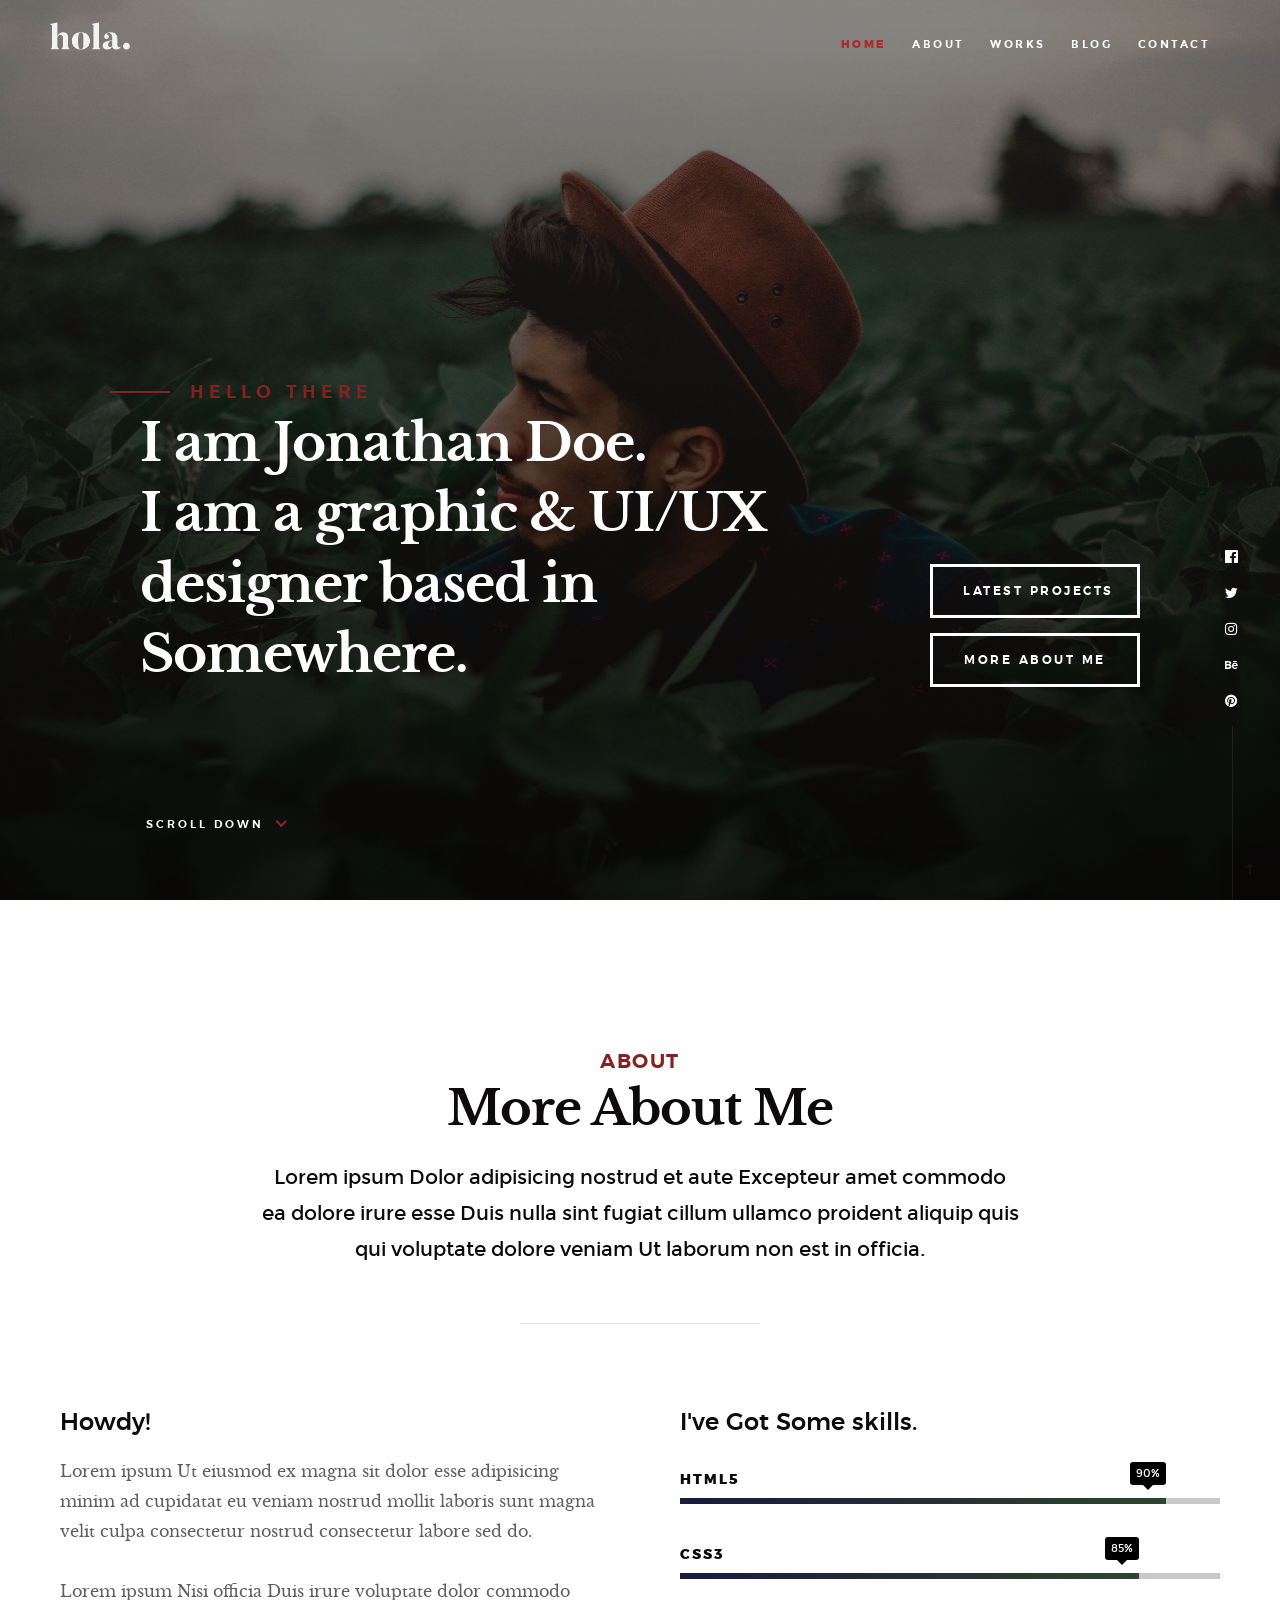
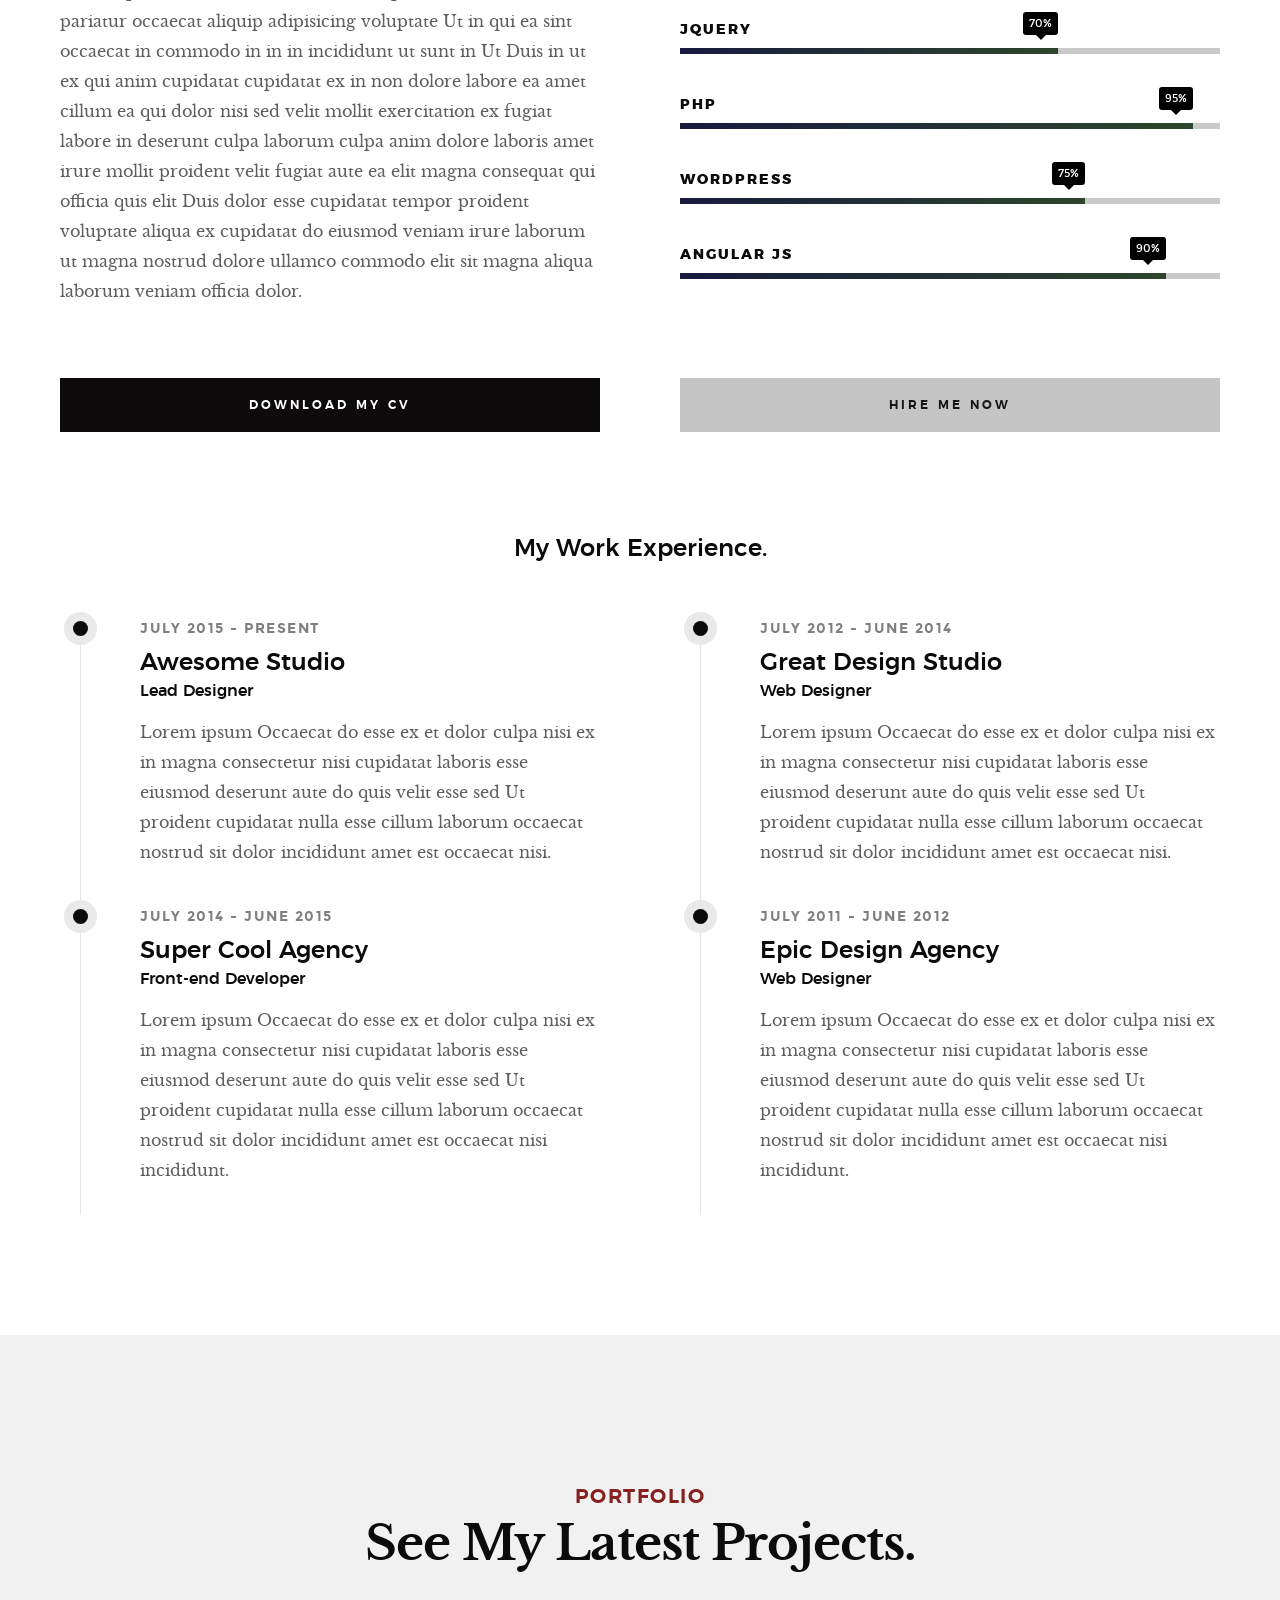
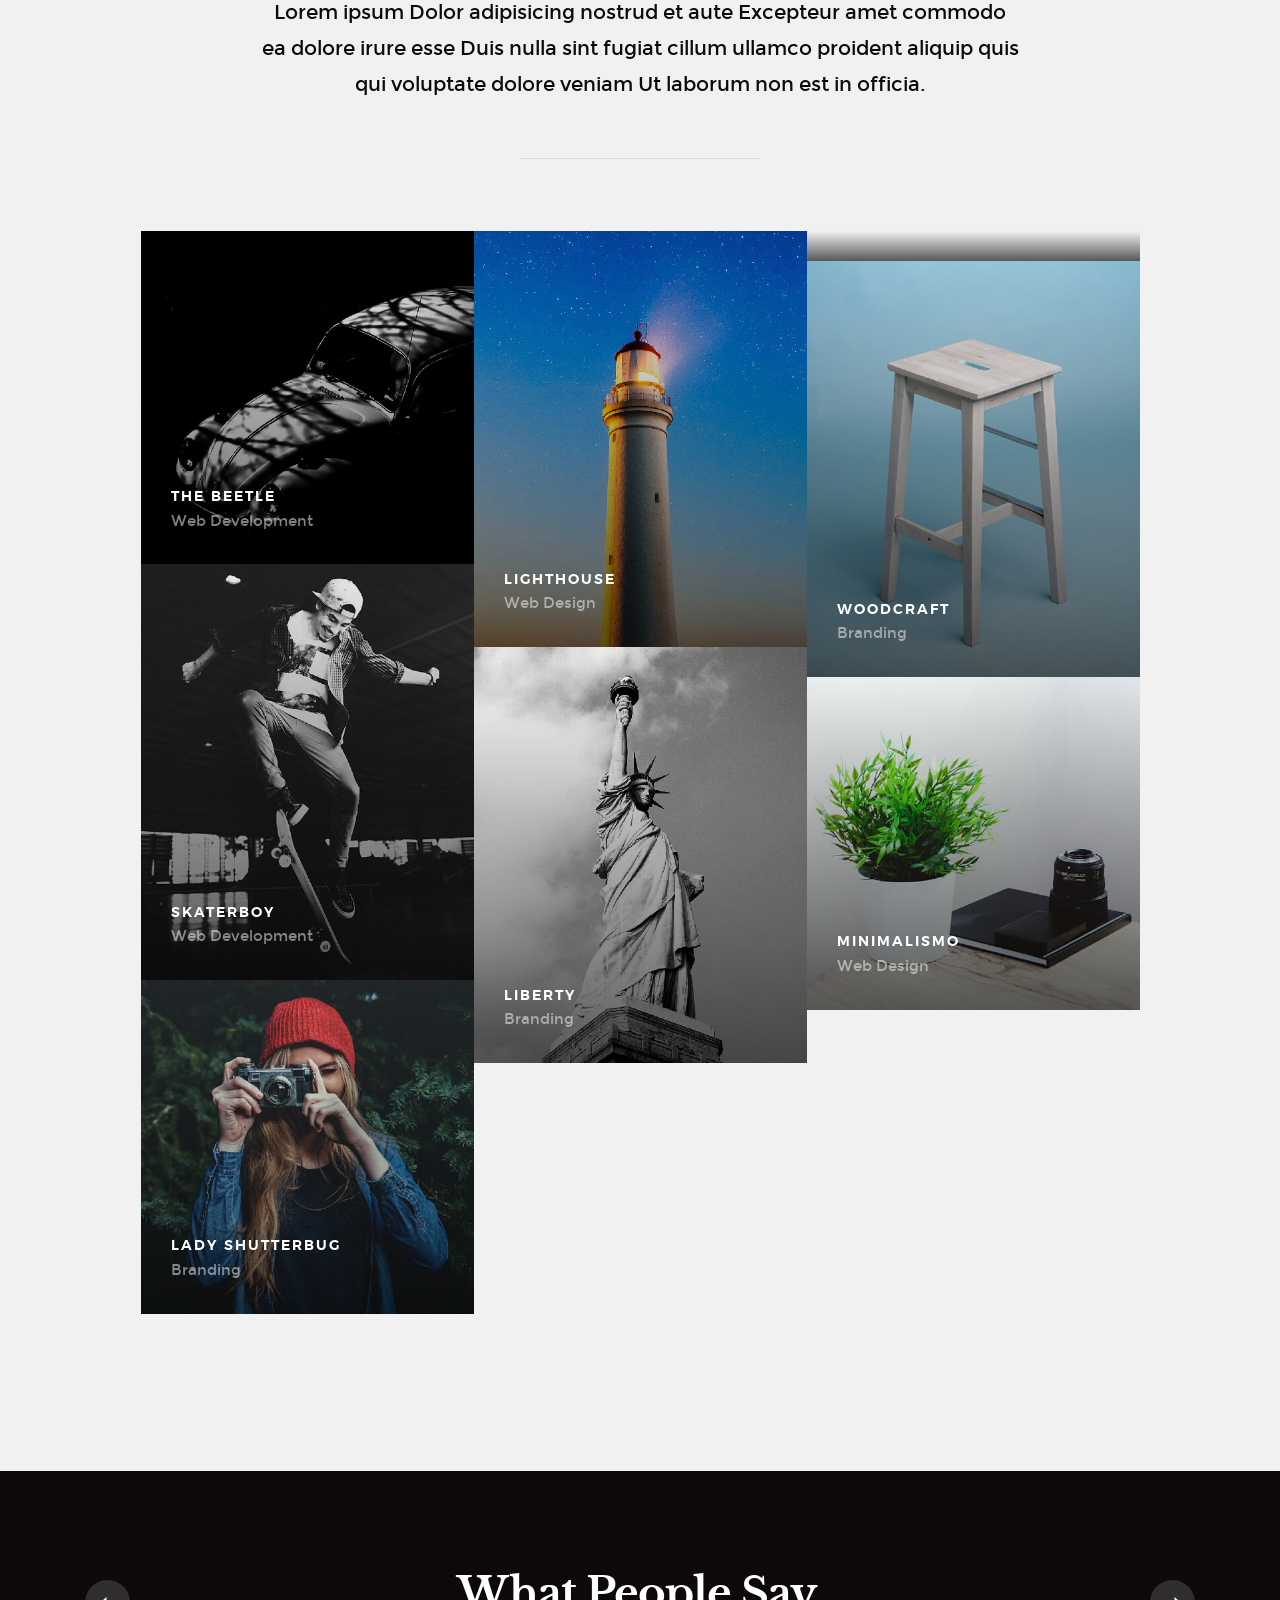
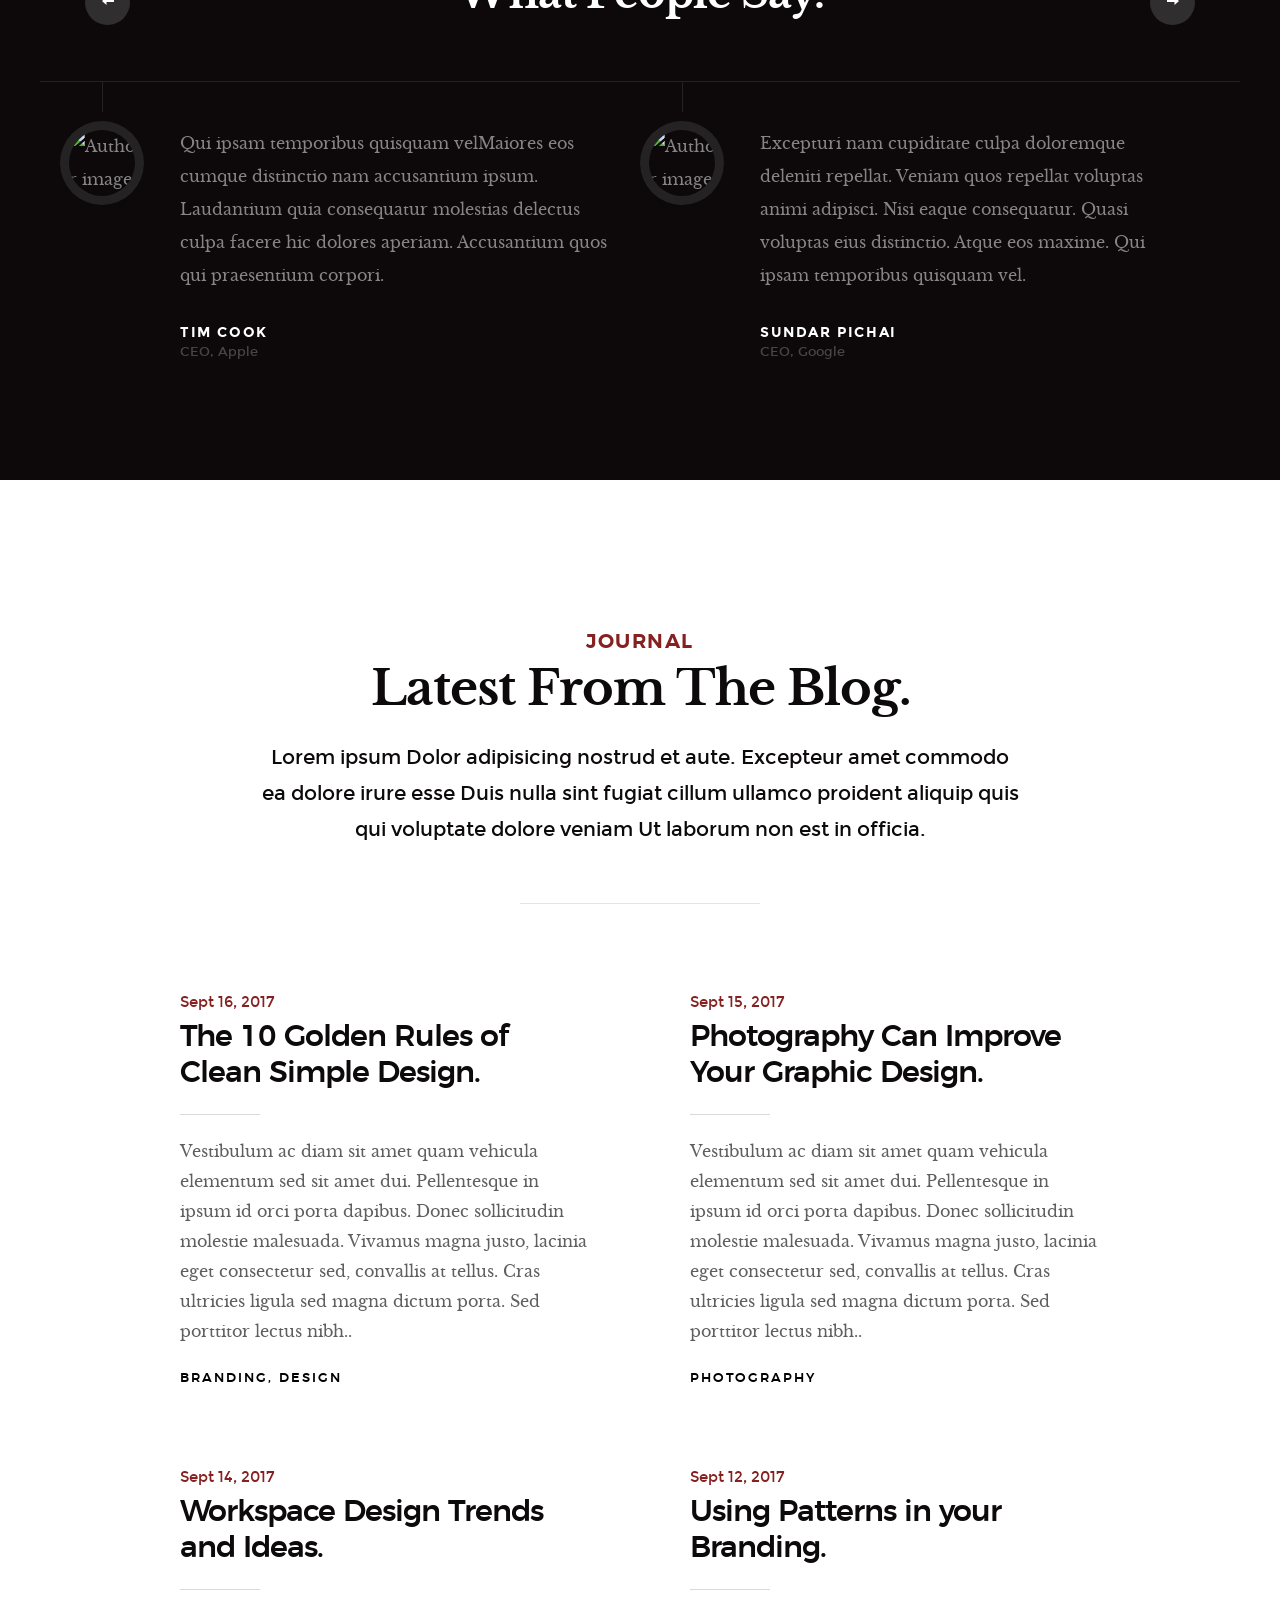
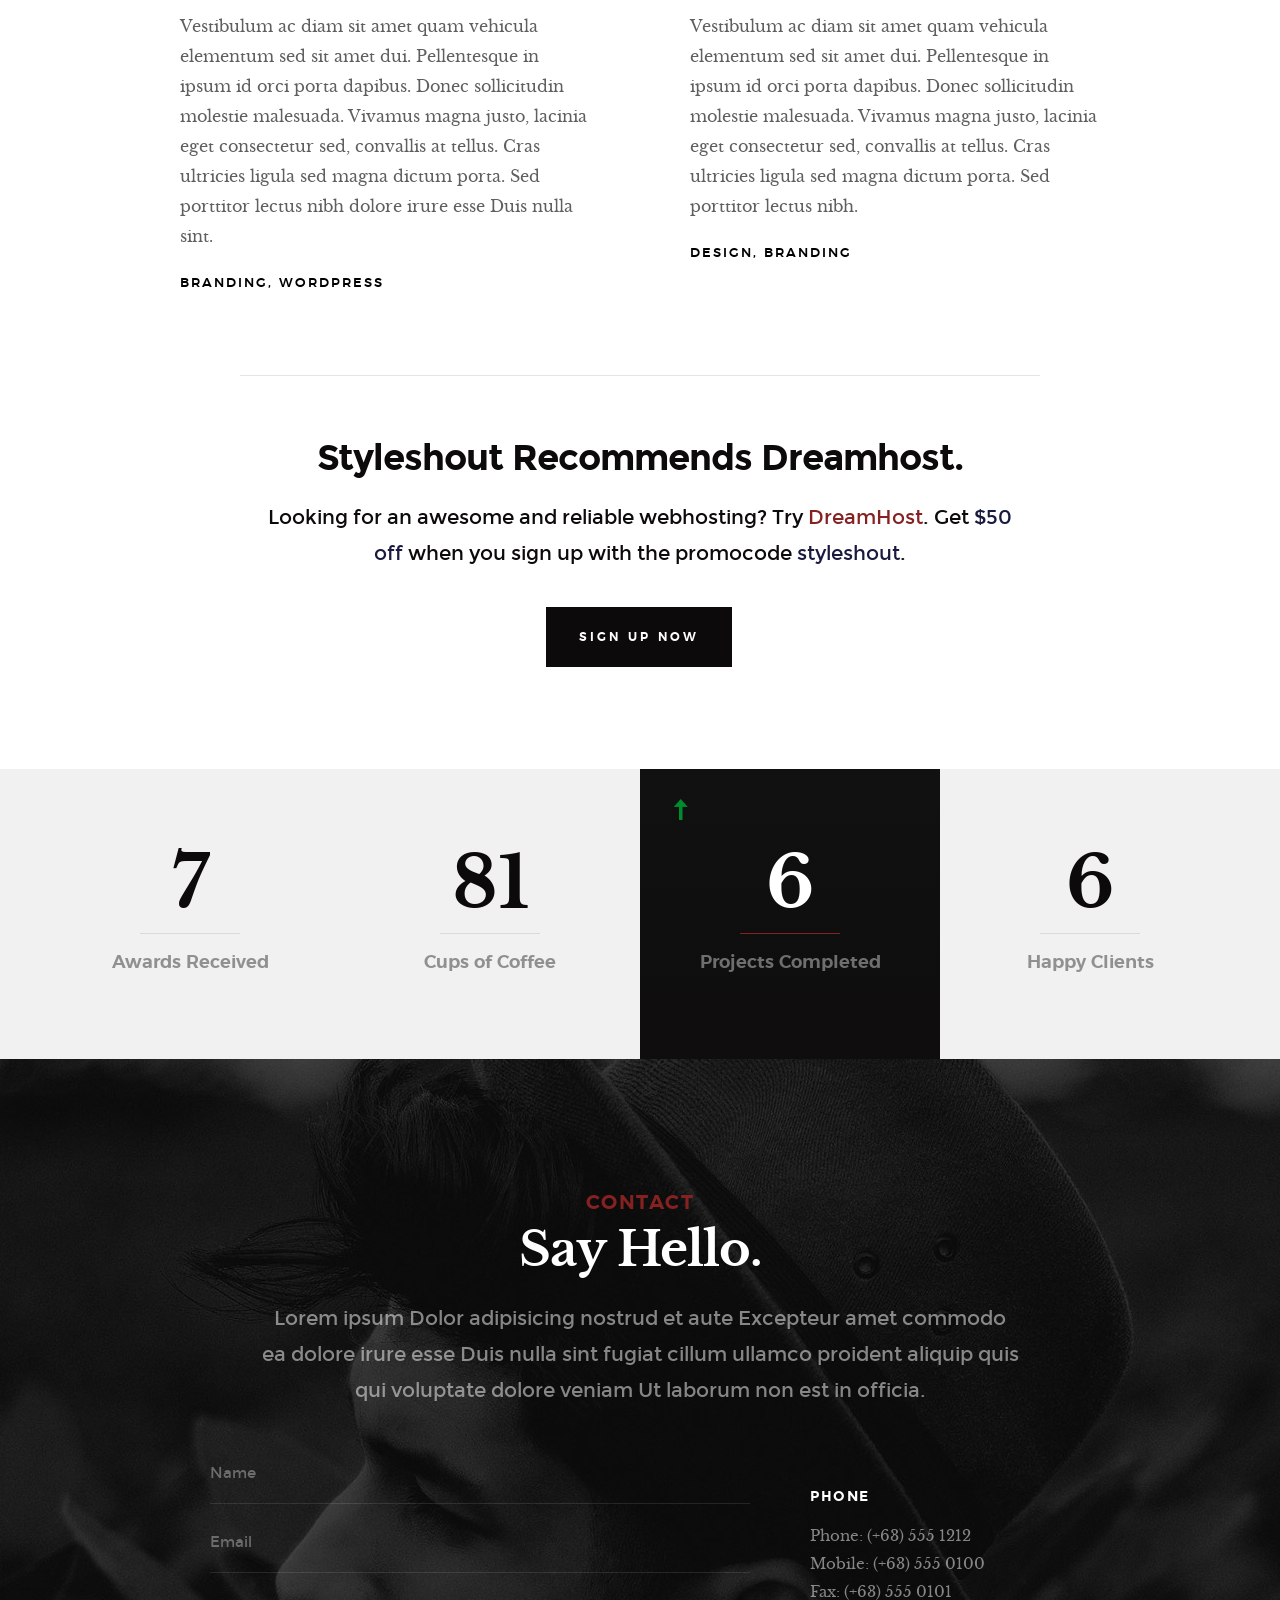
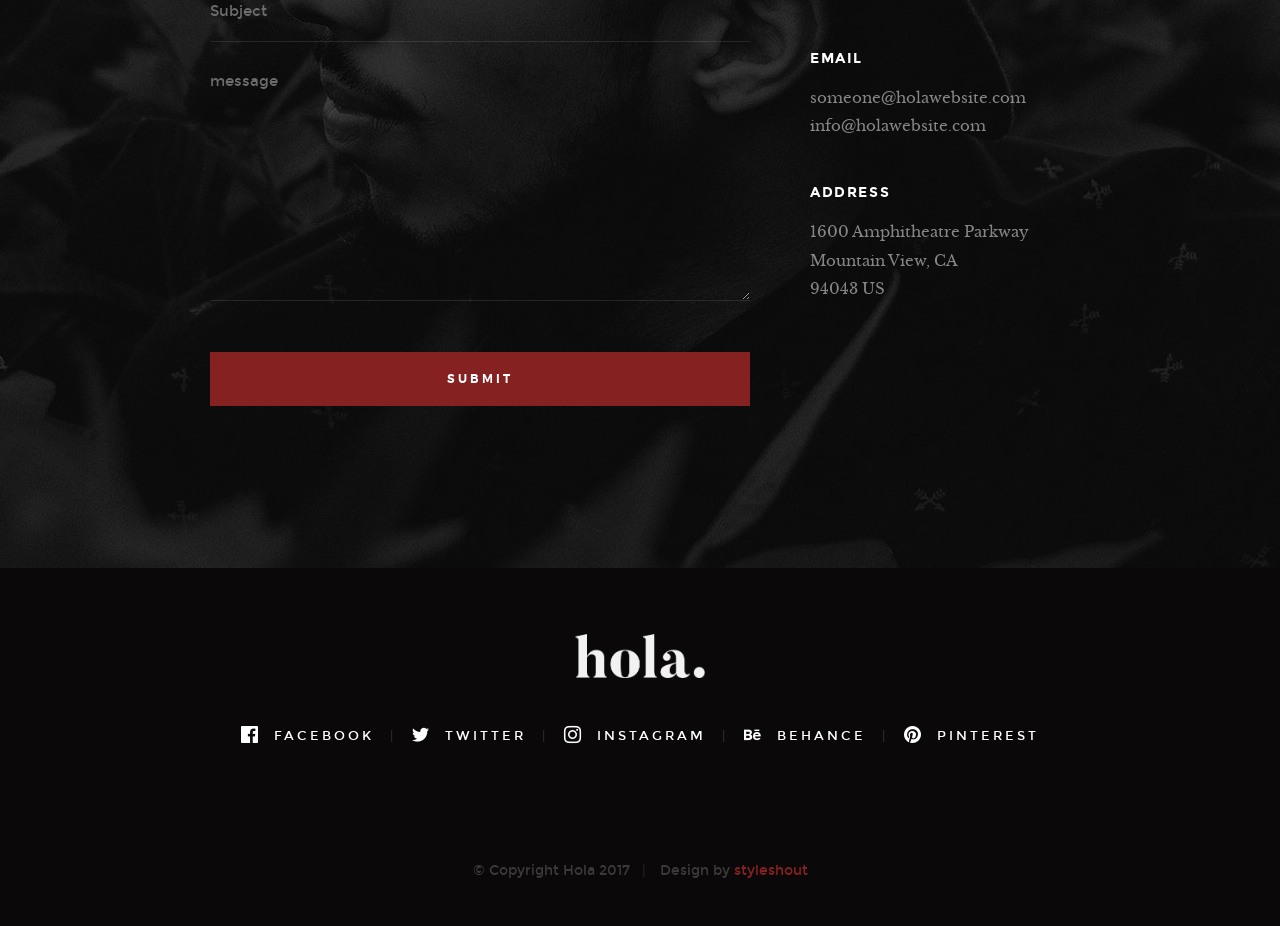
==== hola-master/index.html @ 400ad570 "Template" ====
<!DOCTYPE html>
<!--[if lt IE 9 ]><html class="no-js oldie" lang="en"> <![endif]-->
<!--[if IE 9 ]><html class="no-js oldie ie9" lang="en"> <![endif]-->
<!--[if (gte IE 9)|!(IE)]><!-->
<html class="no-js" lang="en">
<!--<![endif]-->

<head>

    <!--- basic page needs
    ================================================== -->
    <meta charset="utf-8">
    <title>Hola</title>
    <meta name="description" content="">
    <meta name="author" content="">

    <!-- mobile specific metas
    ================================================== -->
    <meta name="viewport" content="width=device-width, initial-scale=1">

    <!-- CSS
    ================================================== -->
    <link rel="stylesheet" href="css/base.css">
    <link rel="stylesheet" href="css/vendor.css">
    <link rel="stylesheet" href="css/main.css">

    <!-- script
    ================================================== -->
    <script src="js/modernizr.js"></script>
    <script src="js/pace.min.js"></script>

    <!-- favicons
    ================================================== -->
    <link rel="shortcut icon" href="favicon.ico" type="image/x-icon">
    <link rel="icon" href="favicon.ico" type="image/x-icon">

</head>

<body id="top">

    <!-- header
    ================================================== -->
    <header class="s-header">

        <div class="header-logo">
            <a class="site-logo" href="index.html"><img src="images/logo.png" alt="Homepage"></a>
        </div>

        <nav class="header-nav-wrap">
            <ul class="header-nav">
                <li class="current"><a class="smoothscroll"  href="#home" title="home">Home</a></li>
                <li><a class="smoothscroll"  href="#about" title="about">About</a></li>
                <li><a class="smoothscroll"  href="#works" title="works">Works</a></li>
                <li><a class="smoothscroll"  href="#blog" title="blog">Blog</a></li>
                <li><a class="smoothscroll"  href="#contact" title="contact">Contact</a></li>
            </ul>
        </nav>

        <a class="header-menu-toggle" href="#0"><span>Menu</span></a>

    </header> <!-- end s-header -->


   <!-- home
   ================================================== -->
   <section id="home" class="s-home page-hero target-section" data-parallax="scroll" data-image-src="images/hero-bg.jpg" data-natural-width=3000 data-natural-height=2000 data-position-y=center>

        <div class="overlay"></div>
        <div class="shadow-overlay"></div>

        <div class="home-content">

            <div class="row home-content__main">

                <h3>Hello There</h3>

                <h1>
                    I am Jonathan Doe. <br>
                    I am a graphic & UI/UX <br>
                    designer based in Somewhere.
                </h1>

                <div class="home-content__buttons">
                    <a href="#works" class="smoothscroll btn btn--stroke">
                        Latest Projects
                    </a>
                    <a href="#about" class="smoothscroll btn btn--stroke">
                        More About Me
                    </a>
                </div>

                <div class="home-content__scroll">
                    <a href="#about" class="scroll-link smoothscroll">
                        <span>Scroll Down</span>
                    </a>
                </div>

            </div>

        </div> <!-- end home-content -->

        <ul class="home-social">
            <li>
                <a href="#"><i class="im im-facebook" aria-hidden="true"></i><span>Facebook</span></a>
            </li>
            <li>
                <a href="#"><i class="im im-twitter" aria-hidden="true"></i><span>Twiiter</span></a>
            </li>
            <li>
                <a href="#"><i class="im im-instagram" aria-hidden="true"></i><span>Instagram</span></a>
            </li>
            <li>
                <a href="#"><i class="im im-behance" aria-hidden="true"></i><span>Behance</span></a>
            </li>
            <li>
                <a href="#"><i class="im im-pinterest" aria-hidden="true"></i><span>Pinterest</span></a>
            </li>
        </ul> 
        <!-- end home-social -->

    </section> <!-- end s-home -->


    <!-- about
    ================================================== -->
    <section id="about" class="s-about target-section">
        
        <div class="row narrow section-intro has-bottom-sep">
            <div class="col-full text-center">
                <h3>About</h3>
                <h1>More About Me</h1>
                <p class="lead">Lorem ipsum Dolor adipisicing nostrud et aute Excepteur amet commodo ea dolore irure esse Duis nulla sint fugiat cillum ullamco proident aliquip quis qui voluptate dolore veniam Ut laborum non est in officia.</p>
            </div>
        </div>

        <div class="row about-content">

            <div class="col-six tab-full left">
                <h3>Howdy!</h3>

                <p>Lorem ipsum Ut eiusmod ex magna sit dolor esse adipisicing minim ad cupidatat eu veniam nostrud mollit laboris sunt magna velit culpa consectetur nostrud consectetur labore sed do.</p>

                <p>
                Lorem ipsum Nisi officia Duis irure voluptate dolor commodo pariatur occaecat aliquip adipisicing voluptate Ut in qui ea sint occaecat in commodo in in in incididunt ut sunt in Ut Duis in ut ex qui anim cupidatat cupidatat ex in non dolore labore ea amet cillum ea qui dolor nisi sed velit mollit exercitation ex fugiat labore in deserunt culpa laborum culpa anim dolore laboris amet irure mollit proident velit fugiat aute ea elit magna consequat qui officia quis elit Duis dolor esse cupidatat tempor proident voluptate aliqua ex cupidatat do eiusmod veniam irure laborum ut magna nostrud dolore ullamco commodo elit sit magna aliqua laborum veniam officia dolor.	
                </p>
            </div>

            <div class="col-six tab-full right">
                <h3>I've Got Some skills.</h3>

                <ul class="skill-bars">
                    <li>
                    <div class="progress percent90"><span>90%</span></div>
                    <strong>HTML5</strong>
                    </li>
                    <li>
                    <div class="progress percent85"><span>85%</span></div>
                    <strong>CSS3</strong>
                    </li>
                    <li>
                    <div class="progress percent70"><span>70%</span></div>
                    <strong>JQuery</strong>
                    </li>
                    <li>
                    <div class="progress percent95"><span>95%</span></div>
                    <strong>PHP</strong>
                    </li>
                    <li>
                    <div class="progress percent75"><span>75%</span></div>
                    <strong>Wordpress</strong>
                    </li>   
                    <li>
                    <div class="progress percent90"><span>90%</span></div>
                    <strong>Angular JS</strong>
                    </li>   
                </ul>
            </div>

        </div> <!-- end about-content -->

        <div class="row about-content about-content--buttons">

            <div class="col-six tab-full left">
                <a href="#0" class="btn btn--primary full-width">Download My CV</a>
            </div>
            <div class="col-six tab-full right">
                <a href="#0" class="btn full-width">Hire Me Now</a>
            </div>

        </div> <!-- end about-content buttons -->

        <div class="row about-content about-content--timeline">

            <div class="col-full text-center">
                <h3>My Work Experience.</h3>
            </div>

            <div class="col-six tab-full left">
                <div class="timeline">

                    <div class="timeline__block">
                        <div class="timeline__bullet"></div>
                        <div class="timeline__header">
                            <p class="timeline__timeframe">July 2015 - Present</p>
                            <h3>Awesome Studio</h3>
                            <h5>Lead Designer</h5>
                        </div>
                        <div class="timeline__desc">
                            <p>Lorem ipsum Occaecat do esse ex et dolor culpa nisi ex in magna consectetur nisi cupidatat laboris esse eiusmod deserunt aute do quis velit esse sed Ut proident cupidatat nulla esse cillum laborum occaecat nostrud sit dolor incididunt amet est occaecat nisi.</p>
                        </div>
                    </div> <!-- end timeline__block -->

                    <div class="timeline__block">
                        <div class="timeline__bullet"></div>
                        <div class="timeline__header">
                            <p class="timeline__timeframe">July 2014 - June 2015</p>
                            <h3>Super Cool Agency</h3>
                            <h5>Front-end Developer</h5>
                        </div>
                        <div class="timeline__desc">	
                            <p>Lorem ipsum Occaecat do esse ex et dolor culpa nisi ex in magna consectetur nisi cupidatat laboris esse eiusmod deserunt aute do quis velit esse sed Ut proident cupidatat nulla esse cillum laborum occaecat nostrud sit dolor incididunt amet est occaecat nisi incididunt.</p>
                        </div>
                    </div> <!-- end timeline__block -->

                </div> <!-- end timeline -->
            </div> <!-- end left -->

            <div class="col-six tab-full right">
                <div class="timeline">

                    <div class="timeline__block">
                        <div class="timeline__bullet"></div>
                        <div class="timeline__header">
                            <p class="timeline__timeframe">July 2012 - June 2014</p>
                            <h3>Great Design Studio</h3>
                            <h5>Web Designer</h5>
                        </div>
                        <div class="timeline__desc">
                            <p>Lorem ipsum Occaecat do esse ex et dolor culpa nisi ex in magna consectetur nisi cupidatat laboris esse eiusmod deserunt aute do quis velit esse sed Ut proident cupidatat nulla esse cillum laborum occaecat nostrud sit dolor incididunt amet est occaecat nisi.</p>
                        </div>
                    </div> <!-- end timeline__block -->

                    <div class="timeline__block">
                        <div class="timeline__bullet"></div>
                        <div class="timeline__header">
                            <p class="timeline__timeframe">July 2011 - June 2012</p>
                            <h3>Epic Design Agency</h3>
                            <h5>Web Designer</h5>
                        </div>
                        <div class="timeline__desc">
                            <p>Lorem ipsum Occaecat do esse ex et dolor culpa nisi ex in magna consectetur nisi cupidatat laboris esse eiusmod deserunt aute do quis velit esse sed Ut proident cupidatat nulla esse cillum laborum occaecat nostrud sit dolor incididunt amet est occaecat nisi incididunt.</p>
                        </div>
                    </div> <!-- end timeline__block -->

                </div> <!-- end timeline -->
            </div> <!-- end right -->

        </div> <!-- end about-content timeline -->

    </section> <!-- end about -->
    

    <!-- works
    ================================================== -->
    <section id="works" class="s-works target-section">

        <div class="row narrow section-intro has-bottom-sep">
            <div class="col-full">
                <h3>Portfolio</h3>
                <h1>See My Latest Projects.</h1>
                
                <p class="lead">Lorem ipsum Dolor adipisicing nostrud et aute Excepteur amet commodo ea dolore irure esse Duis nulla sint fugiat cillum ullamco proident aliquip quis qui voluptate dolore veniam Ut laborum non est in officia.</p>
            </div>
        </div>

        <div class="row masonry-wrap">
            <div class="masonry">

                <div class="masonry__brick">
                    <div class="item-folio">

                        <div class="item-folio__thumb">
                            <a href="images/portfolio/gallery/g-beetle.jpg" class="thumb-link" title="The Beetle Car" data-size="1050x700">
                                <img src="images/portfolio/beetle.jpg" 
                                     srcset="images/portfolio/beetle.jpg 1x, images/portfolio/beetle@2x.jpg 2x" alt="">
                                <span class="shadow-overlay"></span>
                            </a>
                        </div>

                        <div class="item-folio__text">
                            <h3 class="item-folio__title">
                                The Beetle
                            </h3>
                            <p class="item-folio__cat">
                                Web Development
                            </p>
                        </div>

                        <a href="https://www.behance.net/" class="item-folio__project-link" title="Project link">
                            <i class="im im-link"></i>
                        </a>

                        <div class="item-folio__caption">
                            <p>Vero molestiae sed aut natus excepturi. Et tempora numquam. Temporibus iusto quo.Unde dolorem corrupti neque nisi.</p>
                        </div>

                    </div> <!-- end item-folio -->
                </div> <!-- end masonry__brick -->

                <div class="masonry__brick">
                    <div class="item-folio">

                        <div class="item-folio__thumb">
                            <a href="images/portfolio/gallery/g-lighthouse.jpg" class="thumb-link" title="Lighthouse" data-size="1050x700">
                                <img src="images/portfolio/lighthouse.jpg" 
                                     srcset="images/portfolio/lighthouse.jpg 1x, images/portfolio/lighthouse@2x.jpg 2x" alt="">
                                <span class="shadow-overlay"></span>
                            </a>
                        </div>

                        <div class="item-folio__text">
                            <h3 class="item-folio__title">
                                Lighthouse
                            </h3>
                            <p class="item-folio__cat">
                                Web Design
                            </p>
                        </div>

                        <a href="https://www.behance.net/" class="item-folio__project-link" title="Project link">
                            <i class="im im-link"></i>
                        </a>

                        <div class="item-folio__caption">
                            <p>Vero molestiae sed aut natus excepturi. Et tempora numquam. Temporibus iusto quo.Unde dolorem corrupti neque nisi.</p>
                        </div>

                    </div> <!-- end item-folio -->
                </div> <!-- end masonry__brick -->

                <div class="masonry__brick">
                    <div class="item-folio">

                        <div class="item-folio__thumb">
                            <a href="images/portfolio/gallery/g-salad.jpg" class="thumb-link" data-size="1050x700">
                                <img src="images/portfolio/salad.jpg" 
                                     srcset="images/portfolio/salad.jpg 1x, images/portfolio/salad@2x.jpg 2x" alt="">
                                <span class="shadow-overlay"></span>
                            </a>
                        </div>

                        <div class="item-folio__text">
                            <h3 class="item-folio__title">
                                Salad
                            </h3>
                            <p class="item-folio__cat">
                                Branding
                            </p>
                        </div>

                        <a href="https://www.behance.net/" class="item-folio__project-link" title="Project link">
                            <i class="im im-link"></i>
                        </a>

                        <span class="item-folio__caption">
                            <p>Vero molestiae sed aut natus excepturi. Et tempora numquam. Temporibus iusto quo.Unde dolorem corrupti neque nisi.</p>
                        </span>

                    </div> <!-- end item-folio -->
                </div> <!-- end masonry__brick -->

                <div class="masonry__brick">
                    <div class="item-folio">

                        <div class="item-folio__thumb">
                            <a href="images/portfolio/gallery/g-woodcraft.jpg" class="thumb-link" data-size="1050x700">
                                <img src="images/portfolio/woodcraft.jpg"
                                     srcset="images/portfolio/woodcraft.jpg 1x, images/portfolio/woodcraft@2x.jpg 2x" alt="">
                                <span class="shadow-overlay"></span>
                            </a>
                        </div>

                        <div class="item-folio__text">
                            <h3 class="item-folio__title">
                                Woodcraft
                            </h3>
                            <p class="item-folio__cat">
                                Branding
                            </p>
                        </div>

                        <a href="https://www.behance.net/" class="item-folio__project-link" title="Project link">
                            <i class="im im-link"></i>
                        </a>

                        <span class="item-folio__caption">
                            <p>Vero molestiae sed aut natus excepturi. Et tempora numquam. Temporibus iusto quo.Unde dolorem corrupti neque nisi.</p>
                        </span>

                    </div> <!-- end item-folio -->
                </div> <!-- end masonry__brick -->

                <div class="masonry__brick">
                    <div class="item-folio">

                        <div class="item-folio__thumb">
                            <a href="images/portfolio/gallery/g-skaterboy.jpg" class="thumb-link" data-size="1050x700">
                                <img src="images/portfolio/skaterboy.jpg"
                                     srcset="images/portfolio/skaterboy.jpg 1x, images/portfolio/skaterboy@2x.jpg 2x" alt="">
                                <span class="shadow-overlay"></span>
                            </a>
                        </div>

                        <div class="item-folio__text">
                            <h3 class="item-folio__title">
                                Skaterboy
                            </h3>
                            <p class="item-folio__cat">
                                Web Development
                            </p>
                        </div>

                        <a href="https://www.behance.net/" class="item-folio__project-link" title="Project link">
                            <i class="im im-link"></i>
                        </a>

                        <span class="item-folio__caption">
                            <p>Vero molestiae sed aut natus excepturi. Et tempora numquam. Temporibus iusto quo.Unde dolorem corrupti neque nisi.</p>
                        </span>

                    </div> <!-- end item-folio -->
                </div> <!-- end masonry__brick -->

                <div class="masonry__brick">
                    <div class="item-folio">

                        <div class="item-folio__thumb">
                            <a href="images/portfolio/gallery/g-liberty.jpg" class="thumb-link" data-size="1050x700">
                                <img src="images/portfolio/liberty.jpg"
                                     srcset="images/portfolio/liberty.jpg 1x, images/portfolio/liberty@2x.jpg 2x" alt="">
                                <span class="shadow-overlay"></span>
                            </a>
                        </div>

                        <div class="item-folio__text">
                            <h3 class="item-folio__title">
                                Liberty
                            </h3>
                            <p class="item-folio__cat">
                                Branding
                            </p>
                        </div>

                        <a href="https://www.behance.net/" class="item-folio__project-link" title="Project link">
                            <i class="im im-link"></i>
                        </a>

                        <span class="item-folio__caption">
                            <p>Vero molestiae sed aut natus excepturi. Et tempora numquam. Temporibus iusto quo.Unde dolorem corrupti neque nisi.</p>
                        </span>

                    </div> <!-- end item-folio -->
                </div> <!-- end masonry__brick -->

                <div class="masonry__brick">
                    <div class="item-folio">

                        <div class="item-folio__thumb">
                            <a href="images/portfolio/gallery/g-minimalismo.jpg" class="thumb-link" data-size="1050x700">
                                <img src="images/portfolio/minimalismo.jpg"
                                     srcset="images/portfolio/minimalismo.jpg 1x, images/portfolio/minimalismo@2x.jpg 2x" alt="">
                                <span class="shadow-overlay"></span>
                            </a>
                        </div>

                        <div class="item-folio__text">
                            <h3 class="item-folio__title">
                                Minimalismo
                            </h3>
                            <p class="item-folio__cat">
                                Web Design
                            </p>
                        </div>

                        <a href="https://www.behance.net/" class="item-folio__project-link" title="Project link">
                            <i class="im im-link"></i>
                        </a>

                        <span class="item-folio__caption">
                            <p>Vero molestiae sed aut natus excepturi. Et tempora numquam. Temporibus iusto quo.Unde dolorem corrupti neque nisi.</p>
                        </span>

                    </div> <!-- end item-folio -->
                </div> <!-- end masonry__brick -->

                <div class="masonry__brick">
                    <div class="item-folio">

                        <div class="item-folio__thumb">
                            <a href="images/portfolio/gallery/g-shutterbug.jpg" class="thumb-link" data-size="1050x700">
                                <img src="images/portfolio/shutterbug.jpg"
                                     srcset="images/portfolio/shutterbug.jpg 1x, images/portfolio/shutterbug@2x.jpg 2x" alt="">
                                <span class="shadow-overlay"></span>
                            </a>
                        </div>

                        <div class="item-folio__text">
                            <h3 class="item-folio__title">
                                Lady Shutterbug
                            </h3>
                            <p class="item-folio__cat">
                                Branding
                            </p>
                        </div>

                        <a href="https://www.behance.net/" class="item-folio__project-link" title="Project link">
                            <i class="im im-link"></i>
                        </a>

                        <span class="item-folio__caption">
                            <p>Vero molestiae sed aut natus excepturi. Et tempora numquam. Temporibus iusto quo.Unde dolorem corrupti neque nisi.</p>
                        </span>

                    </div> <!-- end item-folio -->
                </div> <!-- end masonry__brick -->

            </div>
        </div> <!-- end masonry -->

    </section> <!-- end works -->



    <!-- testimonials
    ================================================== -->
    <div class="s-testimonials">

        <div class="overlay"></div>

        <div class="row testimonials-header">
            <div class="col-full">
                <h1 class="h02">What People Say.</h1>
            </div>
        </div>

        <div class="row testimonials">

            <div class="col-full testimonials__slider">

                <div class="testimonials__slide">
                    <img src="images/avatars/user-01.jpg" alt="Author image" class="testimonials__avatar">
                    <p>Qui ipsam temporibus quisquam velMaiores eos cumque distinctio nam accusantium ipsum. 
                    Laudantium quia consequatur molestias delectus culpa facere hic dolores aperiam. Accusantium quos qui praesentium corpori.</p>
                    <div class="testimonials__author h06">
                        Tim Cook
                        <span>CEO, Apple</span>
                    </div>
                </div>

                <div class="testimonials__slide">
                    <img src="images/avatars/user-05.jpg" alt="Author image" class="testimonials__avatar">
                    <p>Excepturi nam cupiditate culpa doloremque deleniti repellat. Veniam quos repellat voluptas animi adipisci.
                    Nisi eaque consequatur. Quasi voluptas eius distinctio. Atque eos maxime. Qui ipsam temporibus quisquam vel.</p>
                    <div class="testimonials__author h06">
                        Sundar Pichai
                        <span>CEO, Google</span>
                    </div>
                </div>

                <div class="testimonials__slide">
                    <img src="images/avatars/user-02.jpg" alt="Author image" class="testimonials__avatar">
                    <p>Repellat dignissimos libero. Qui sed at corrupti expedita voluptas odit. Nihil ea quia nesciunt. Ducimus aut sed ipsam.  
                    Autem eaque officia cum exercitationem sunt voluptatum accusamus. Quasi voluptas eius distinctio.</p>
                    <div class="testimonials__author h06">
                        Satya Nadella
                        <span>CEO, Microsoft</span>
                    </div>
                </div>
                
            </div> <!-- end testimonials__slider -->

        </div> <!-- end testimonials -->

    </div> <!-- end s-testimonials -->


    <!-- blog
    ================================================== -->
    <section id="blog" class="s-blog target-section">

        <div class="row narrow section-intro has-bottom-sep">
            <div class="col-full">
                <h3>Journal</h3>
                <h1>Latest From The Blog.</h1>
                <p class="lead">Lorem ipsum Dolor adipisicing nostrud et aute. 
                Excepteur amet commodo ea dolore irure esse Duis nulla sint fugiat cillum 
                ullamco proident aliquip quis qui voluptate dolore veniam Ut laborum non est in officia.</p>
            </div>
        </div>

        <div class="row blog-content">
            <div class="col-full">

                <div class="blog-list block-1-2 block-tab-full">
                    <article class="col-block">
                                
                        <div class="blog-date">
                            <a href="blog-single.html">Sept 16, 2017</a>
                        </div>  
                        
                        <h2 class="h01"><a href="blog-single.html">The 10 Golden Rules of Clean Simple Design.</a></h2>
                        <p>
                        Vestibulum ac diam sit amet quam vehicula elementum sed sit amet dui. Pellentesque in ipsum id orci porta dapibus. Donec sollicitudin molestie malesuada. Vivamus magna justo, lacinia eget consectetur sed, convallis at tellus. Cras ultricies ligula sed magna dictum porta. Sed porttitor lectus nibh..
                        </p>

                        <div class="blog-cat">
                                <a href="blog.html">Branding</a><a href="blog.html">Design</a>
                        </div>

                        
                    </article>
                    <article class="col-block">
                                
                        <div class="blog-date">
                            <a href="blog-single.html">Sept 15, 2017</a>
                        </div>  
                        
                        <h2 class="h01"><a href="blog-single.html">Photography Can Improve Your Graphic Design.</a></h2>
                        <p>
                        Vestibulum ac diam sit amet quam vehicula elementum sed sit amet dui. Pellentesque in ipsum id orci porta dapibus. Donec sollicitudin molestie malesuada. Vivamus magna justo, lacinia eget consectetur sed, convallis at tellus. Cras ultricies ligula sed magna dictum porta. Sed porttitor lectus nibh..
                        </p>

                        <div class="blog-cat">
                            <a href="blog.html">Photography</a>
                        </div>

                        
                    </article>
                    <article class="col-block">
                        
                        <div class="blog-date">
                            <a href="blog-single.html">Sept 14, 2017</a>
                        </div>

                        <h2 class="h01"><a href="blog-single.html">Workspace Design Trends and Ideas.</a></h2>
                        <p>
                        Vestibulum ac diam sit amet quam vehicula elementum sed sit amet dui. Pellentesque in ipsum id orci porta dapibus. Donec sollicitudin molestie malesuada. Vivamus magna justo, lacinia eget consectetur sed, convallis at tellus. Cras ultricies ligula sed magna dictum porta. Sed porttitor lectus nibh dolore irure esse Duis nulla sint.
                        </p>

                        <div class="blog-cat">
                            <a href="blog.html">Branding</a><a href="blog.html">Wordpress</a>
                        </div>
                    </article>
                    <article class="col-block">
                        
                        <div class="blog-date">
                            <a href="blog-single.html">Sept 12, 2017</a>
                        </div>    
                        <h2 class="h01"><a href="blog-single.html">Using Patterns in your Branding.</a></h2>
                        <p>
                        Vestibulum ac diam sit amet quam vehicula elementum sed sit amet dui. Pellentesque in ipsum id orci porta dapibus. Donec sollicitudin molestie malesuada. Vivamus magna justo, lacinia eget consectetur sed, convallis at tellus. Cras ultricies ligula sed magna dictum porta. Sed porttitor lectus nibh.
                        </p>

                        <div class="blog-cat">
                            <a href="blog.html">Design</a><a href="blog.html">Branding</a>
                        </div>
                    </article>
                </div> <!-- end blog-list -->

            </div> <!-- end col-full -->
        </div> <!-- end blog-content -->

    </section> <!-- end s-blog -->


    <!-- s-cta
    ================================================== -->
    <section class="s-cta">
        
        <div class="row narrow cta">

            <div class="col-full cta__content">

                <h2 class="h01"><a href="http://www.dreamhost.com/r.cgi?287326|STYLESHOUT">Styleshout Recommends Dreamhost.</a></h2>

                <p class="lead">
                Looking for an awesome and reliable webhosting? Try <a href="http://www.dreamhost.com/r.cgi?287326|STYLESHOUT">DreamHost</a>.
                Get <span>$50 off</span> when you sign up with the promocode <span>styleshout</span>.
                </p>

                <div class="cta__action">
                    <a class="btn btn--primary btn--large" href="http://www.dreamhost.com/r.cgi?287326|STYLESHOUT">Sign Up Now</a>
                </div>	

            </div>

        </div> <!-- end cta -->
        
    </section>


    <!-- s-stats
    ================================================== -->
    <section id="stats" class="s-stats">
        <div class="row block-1-4 block-tab-1-2 block-mob-full stats">

            <div class="col-block stats__col ">
                <div class="stats__count">
                    128
                </div>
                <h4>Awards Received</h4>
            </div>
            <div class="col-block stats__col">
                <div class="stats__count">
                    1500
                </div>
                <h4>Cups of Coffee</h4>
            </div>
            <div class="col-block stats__col stats__col--highlight">
                <div class="stats__upsign">
                    <a href="#"><i class="im im-arrow-up" aria-hidden="true"></i></a>
                </div>
                <div class="stats__count">
                    110
                </div>
                <h4>Projects Completed</h4>
            </div>
            <div class="col-block stats__col">
                <div class="stats__count">
                    101
                </div>
                <h4>Happy Clients</h4> 
            </div>

        </div>
    </section> <!-- end s-stats -->


    <!-- s-stats
    ================================================== -->
    <section id="contact" class="s-contact target-section">

        <div class="overlay"></div>

        <div class="row narrow section-intro">
            <div class="col-full">
                <h3>Contact</h3>
                <h1>Say Hello.</h1>
                
                <p class="lead">Lorem ipsum Dolor adipisicing nostrud et aute Excepteur amet commodo ea dolore irure esse Duis nulla sint fugiat cillum ullamco proident aliquip quis qui voluptate dolore veniam Ut laborum non est in officia.</p>
            </div>
        </div>

        <div class="row contact__main">
            <div class="col-eight tab-full contact__form">
                <form name="contactForm" id="contactForm" method="post" action="">
                    <fieldset>
    
                    <div class="form-field">
                        <input name="contactName" type="text" id="contactName" placeholder="Name" value="" minlength="2" required="" aria-required="true" class="full-width">
                    </div>
                    <div class="form-field">
                        <input name="contactEmail" type="email" id="contactEmail" placeholder="Email" value="" required="" aria-required="true" class="full-width">
                    </div>
                    <div class="form-field">
                        <input name="contactSubject" type="text" id="contactSubject" placeholder="Subject" value="" class="full-width">
                    </div>
                    <div class="form-field">
                        <textarea name="contactMessage" id="contactMessage" placeholder="message" rows="10" cols="50" required="" aria-required="true" class="full-width"></textarea>
                    </div>
                    <div class="form-field">
                        <button class="full-width btn--primary">Submit</button>
                        <div class="submit-loader">
                            <div class="text-loader">Sending...</div>
                            <div class="s-loader">
                                <div class="bounce1"></div>
                                <div class="bounce2"></div>
                                <div class="bounce3"></div>
                            </div>
                        </div>
                    </div>
    
                    </fieldset>
                </form>

                <!-- contact-warning -->
                <div class="message-warning">
                    Something went wrong. Please try again.
                </div> 
            
                <!-- contact-success -->
                <div class="message-success">
                    Your message was sent, thank you!<br>
                </div>
                        
            </div>
            <div class="col-four tab-full contact__infos">
                <h4 class="h06">Phone</h4>
                <p>Phone: (+63) 555 1212<br>
                Mobile: (+63) 555 0100<br>
                Fax: (+63) 555 0101
                </p>

                <h4 class="h06">Email</h4>
                <p>someone@holawebsite.com<br>
                info@holawebsite.com
                </p>

                <h4 class="h06">Address</h4>
                <p>
                1600 Amphitheatre Parkway<br>
                Mountain View, CA<br>
                94043 US
                </p>
            </div>

        </div>

    </section> <!-- end s-contact -->


    <!-- footer
    ================================================== -->
    <footer>
        <div class="row">
            <div class="col-full">

                <div class="footer-logo">
                    <a class="footer-site-logo" href="#0"><img src="images/logo.png" alt="Homepage"></a>
                </div>

                <ul class="footer-social">
                    <li><a href="#0">
                        <i class="im im-facebook" aria-hidden="true"></i>
                        <span>Facebook</span>
                    </a></li>
                    <li><a href="#0">
                        <i class="im im-twitter" aria-hidden="true"></i>
                        <span>Twitter</span>
                    </a></li>
                    <li><a href="#0">
                        <i class="im im-instagram" aria-hidden="true"></i>
                        <span>Instagram</span>
                    </a></li>
                    <li><a href="#0">
                        <i class="im im-behance" aria-hidden="true"></i>
                        <span>Behance</span>
                    </a></li>
                    <li><a href="#0">
                        <i class="im im-pinterest" aria-hidden="true"></i>
                        <span>Pinterest</span>
                    </a></li>
                </ul>
                    
            </div>
        </div>

        <div class="row footer-bottom">

            <div class="col-twelve">
                <div class="copyright">
                    <span>© Copyright Hola 2017</span> 
                    <span>Design by <a href="https://www.styleshout.com/">styleshout</a></span>	
                </div>

                <div class="go-top">
                <a class="smoothscroll" title="Back to Top" href="#top"><i class="im im-arrow-up" aria-hidden="true"></i></a>
                </div>
            </div>

        </div> <!-- end footer-bottom -->

    </footer> <!-- end footer -->


    <!-- photoswipe background
    ================================================== -->
    <div aria-hidden="true" class="pswp" role="dialog" tabindex="-1">

        <div class="pswp__bg"></div>
        <div class="pswp__scroll-wrap">

            <div class="pswp__container">
                <div class="pswp__item"></div>
                <div class="pswp__item"></div>
                <div class="pswp__item"></div>
            </div>

            <div class="pswp__ui pswp__ui--hidden">
                <div class="pswp__top-bar">
                    <div class="pswp__counter"></div><button class="pswp__button pswp__button--close" title="Close (Esc)"></button> <button class="pswp__button pswp__button--share" title=
                    "Share"></button> <button class="pswp__button pswp__button--fs" title="Toggle fullscreen"></button> <button class="pswp__button pswp__button--zoom" title=
                    "Zoom in/out"></button>
                    <div class="pswp__preloader">
                        <div class="pswp__preloader__icn">
                            <div class="pswp__preloader__cut">
                                <div class="pswp__preloader__donut"></div>
                            </div>
                        </div>
                    </div>
                </div>
                <div class="pswp__share-modal pswp__share-modal--hidden pswp__single-tap">
                    <div class="pswp__share-tooltip"></div>
                </div><button class="pswp__button pswp__button--arrow--left" title="Previous (arrow left)"></button> <button class="pswp__button pswp__button--arrow--right" title=
                "Next (arrow right)"></button>
                <div class="pswp__caption">
                    <div class="pswp__caption__center"></div>
                </div>
            </div>

        </div>

    </div><!-- end photoSwipe background -->

    <div id="preloader">
        <div id="loader"></div>
    </div>


    <!-- Java Script
    ================================================== -->
    <script src="js/jquery-3.2.1.min.js"></script>
    <script src="js/plugins.js"></script>
    <script src="js/main.js"></script>

</body>

</html>
---- hola-master/css/base.css ----
/* =================================================================== 
 *
 *  Hola v1.0 Base Stylesheet
 *  10-02-2017
 *  ------------------------------------------------------------------
 *
 *  TOC:
 *  # Normalize
 *  # Basic/base setup styles
 *      ## Media
 *      ## Typography resets
 *      ## links
 *      ## inputs
 *  # grid
 *      ## medium size devices
 *      ## tablets
 *      ## mobile devices
 *      ## small mobile devices
 *  # block grids
 *      ## medium size devices
 *      ## tablets
 *      ## mobile devices
 *      ## small mobile devices
 *  # MISC
 *
 * =================================================================== */


/* ===================================================================
 * # normalize
 * normalize.css v5.0.0 | MIT License | 
 * github.com/necolas/normalize.css
 *
 * ------------------------------------------------------------------- */

html {
    font-family: sans-serif;
    line-height: 1.15;
    -ms-text-size-adjust: 100%;
    -webkit-text-size-adjust: 100%;
}

body {
    margin: 0;
}

article, aside, footer, header, nav, section {
    display: block;
}

h1 {
    font-size: 2em;
    margin: 0.67em 0;
}

figcaption, figure, main {
    display: block;
}

figure {
    margin: 1em 40px;
}

hr {
    box-sizing: content-box;
    height: 0;
    overflow: visible;
}

pre {
    font-family: monospace, monospace;
    font-size: 1em;
}

a {
    background-color: transparent;
    -webkit-text-decoration-skip: objects;
}

a:active, a:hover {
    outline-width: 0;
}

abbr[title] {
    border-bottom: none;
    text-decoration: underline;
    text-decoration: underline dotted;
}

b, strong {
    font-weight: inherit;
}

b, strong {
    font-weight: bolder;
}

code, kbd, samp {
    font-family: monospace, monospace;
    font-size: 1em;
}

dfn {
    font-style: italic;
}

mark {
    background-color: #ff0;
    color: #000;
}

small {
    font-size: 80%;
}

sub, sup {
    font-size: 75%;
    line-height: 0;
    position: relative;
    vertical-align: baseline;
}

sub {
    bottom: -0.25em;
}

sup {
    top: -0.5em;
}

audio, video {
    display: inline-block;
}

audio:not([controls]) {
    display: none;
    height: 0;
}

img {
    border-style: none;
}

svg:not(:root) {
    overflow: hidden;
}

button, input, optgroup, select, textarea {
    font-family: sans-serif;
    font-size: 100%;
    line-height: 1.15;
    margin: 0;
}

button, input {
    overflow: visible;
}

button, select {
    text-transform: none;
}

button, html [type="button"], [type="reset"], [type="submit"] {
    -webkit-appearance: button;
}

button::-moz-focus-inner, [type="button"]::-moz-focus-inner, [type="reset"]::-moz-focus-inner, [type="submit"]::-moz-focus-inner {
    border-style: none;
    padding: 0;
}

button:-moz-focusring, [type="button"]:-moz-focusring, [type="reset"]:-moz-focusring, [type="submit"]:-moz-focusring {
    outline: 1px dotted ButtonText;
}

fieldset {
    border: 1px solid #c0c0c0;
    margin: 0 2px;
    padding: 0.35em 0.625em 0.75em;
}

legend {
    box-sizing: border-box;
    color: inherit;
    display: table;
    max-width: 100%;
    padding: 0;
    white-space: normal;
}

progress {
    display: inline-block;
    vertical-align: baseline;
}

textarea {
    overflow: auto;
}

[type="checkbox"], [type="radio"] {
    box-sizing: border-box;
    padding: 0;
}

[type="number"]::-webkit-inner-spin-button, [type="number"]::-webkit-outer-spin-button {
    height: auto;
}

[type="search"] {
    -webkit-appearance: textfield;
    outline-offset: -2px;
}

[type="search"]::-webkit-search-cancel-button, [type="search"]::-webkit-search-decoration {
    -webkit-appearance: none;
}

::-webkit-file-upload-button {
    -webkit-appearance: button;
    font: inherit;
}

details, menu {
    display: block;
}

summary {
    display: list-item;
}

canvas {
    display: inline-block;
}

template {
    display: none;
}

[hidden] {
    display: none;
}


/* ===================================================================
 * # basic/base setup styles - (_basic.scss)
 *
 * ------------------------------------------------------------------- */

html {
    font-size: 62.5%;
    box-sizing: border-box;
}

*, *::before, *::after {
    box-sizing: inherit;
}

body {
    font-weight: normal;
    line-height: 1;
    word-wrap: break-word;
    text-rendering: optimizeLegibility;
    -webkit-overflow-scrolling: touch;
    -webkit-text-size-adjust: none;
}

body, input, button {
    -moz-osx-font-smoothing: grayscale;
    -webkit-font-smoothing: antialiased;
}


/* ------------------------------------------------------------------- 
 * ## Media - (_basic.scss)
 * ------------------------------------------------------------------- */

img, video {
    max-width: 100%;
    height: auto;
}


/* ------------------------------------------------------------------- 
 * ## Typography resets - (_basic.scss)
 * ------------------------------------------------------------------- */

div, dl, dt, dd, ul, ol, li, h1, h2, h3, h4, h5, h6, pre, form, p, blockquote, th, td {
    margin: 0;
    padding: 0;
}

h1, h2, h3, h4, h5, h6 {
    -webkit-font-smoothing: auto;
    -webkit-font-smoothing: antialiased;
    -webkit-font-variant-ligatures: common-ligatures;
    -moz-font-variant-ligatures: common-ligatures;
    font-variant-ligatures: common-ligatures;
    text-rendering: optimizeLegibility;
}

em, i {
    font-style: italic;
    line-height: inherit;
}

strong, b {
    font-weight: bold;
    line-height: inherit;
}

small {
    font-size: 60%;
    line-height: inherit;
}

ol, ul {
    list-style: none;
}

li {
    display: block;
}


/* ------------------------------------------------------------------- 
 * ## links - (_basic.scss)
 * ------------------------------------------------------------------- */

a {
    text-decoration: none;
    line-height: inherit;
}

a img {
    border: none;
}


/* ------------------------------------------------------------------- 
 * ## inputs - (_basic.scss)
 * ------------------------------------------------------------------- */

fieldset {
    margin: 0;
    padding: 0;
}

input[type="email"], 
input[type="number"], 
input[type="search"], 
input[type="text"], 
input[type="tel"], 
input[type="url"], 
input[type="password"], textarea {
    -webkit-appearance: none;
    -moz-appearance: none;
    -ms-appearance: none;
    -o-appearance: none;
    appearance: none;
}


/* ===================================================================
 * # grid - (_grid.scss)
 *
 * ------------------------------------------------------------------- */

.row {
    width: 94%;
    max-width: 1200px;
    margin: 0 auto;
}

.row:after {
    content: "";
    display: table;
    clear: both;
}

.row .row {
    width: auto;
    max-width: none;
    margin-left: -20px;
    margin-right: -20px;
}


/* column blocks
 * -------------------------------------- */

[class*="col-"] {
    float: left;
}

[class*="col-"] + [class*="col-"].end {
    float: right;
}

[class*="col-"] {
    padding: 0 20px;
}


/* column width classes 
 * -------------------------------------- */

.col-one {
    width: 8.33333%;
}

.col-two, .col-1-6 {
    width: 16.66667%;
}

.col-three, .col-1-4 {
    width: 25%;
}

.col-four, .col-1-3 {
    width: 33.33333%;
}

.col-five {
    width: 41.66667%;
}

.col-six, .col-1-2 {
    width: 50%;
}

.col-seven {
    width: 58.33333%;
}

.col-eight, .col-2-3 {
    width: 66.66667%;
}

.col-nine, .col-3-4 {
    width: 75%;
}

.col-ten, .col-5-6 {
    width: 83.33333%;
}

.col-eleven {
    width: 91.66667%;
}

.col-twelve, .col-full {
    width: 100%;
}


/* ------------------------------------------------------------------- 
 * ## medium size devices - (_grid.scss)
 * ------------------------------------------------------------------- */

@media only screen and (max-width: 1200px) {
    .row .row {
        margin-left: -15px;
        margin-right: -15px;
    }
    [class*="col-"] {
        padding: 0 15px;
    }
    .md-two, .md-1-6 {
        width: 16.66667%;
    }
    .md-one {
        width: 8.33333%;
    }
    .md-three, .md-1-4 {
        width: 25%;
    }
    .md-four, .md-1-3 {
        width: 33.33333%;
    }
    .md-five {
        width: 41.66667%;
    }
    .md-six, .md-1-2 {
        width: 50%;
    }
    .md-seven {
        width: 58.33333%;
    }
    .md-eight, .md-2-3 {
        width: 66.66667%;
    }
    .md-nine, .md-3-4 {
        width: 75%;
    }
    .md-ten, .md-5-6 {
        width: 83.33333%;
    }
    .md-eleven {
        width: 91.66667%;
    }
    .md-twelve, .md-full {
        width: 100%;
    }
}


/* ------------------------------------------------------------------- 
 * ## tablets - (_grid.scss)
 * ------------------------------------------------------------------- */

@media only screen and (max-width: 800px) {
    .row {
        width: 90%;
    }
    .tab-1-4 {
        width: 25%;
    }
    .tab-1-3 {
        width: 33.33333%;
    }
    .tab-1-2 {
        width: 50%;
    }
    .tab-2-3 {
        width: 66.66667%;
    }
    .tab-3-4 {
        width: 75%;
    }
    .tab-full {
        width: 100%;
    }
}


/* ------------------------------------------------------------------- 
 * ## mobile devices - (_grid.scss)
 * ------------------------------------------------------------------- */

@media only screen and (max-width: 600px) {
    .row {
        width: auto;
        padding-left: 25px;
        padding-right: 25px;
    }
    .row .row {
        margin-left: -10px;
        margin-right: -10px;
    }
    [class*="col-"] {
        padding: 0 10px;
    }
    .mob-1-4 {
        width: 25%;
    }
    .mob-1-3 {
        width: 33.33333%;
    }
    .mob-1-2 {
        width: 50%;
    }
    .mob-2-3 {
        width: 66.66667%;
    }
    .mob-3-4 {
        width: 75%;
    }
    .mob-full {
        width: 100%;
    }
}


/* ------------------------------------------------------------------- 
 * ## small mobile devices - (_grid.scss) 
 * ------------------------------------------------------------------- */


/* stack columns on small mobile devices
 * ------------------------------------------------------------------- */

@media only screen and (max-width: 400px) {
    .row .row {
        padding-left: 0;
        padding-right: 0;
        margin-left: 0;
        margin-right: 0;
    }
    [class*="col-"] {
        width: 100% !important;
        float: none !important;
        clear: both !important;
        margin-left: 0;
        margin-right: 0;
        padding: 0;
    }
    [class*="col-"] + [class*="col-"].end {
        float: none;
    }
}


/* ===================================================================
 * # block grids - (_grid.scss)
 * ------------------------------------------------------------------- */


/*   Equally-sized columns define at row level
 * ------------------------------------------------------------------- */

[class*="block-"]:after {
    content: "";
    display: table;
    clear: both;
}

.block-1-6 .col-block {
    width: 16.66667%;
}

.block-1-5 .col-block {
    width: 20%;
}

.block-1-4 .col-block {
    width: 25%;
}

.block-1-3 .col-block {
    width: 33.33333%;
}

.block-1-2 .col-block {
    width: 50%;
}


/**
 * Clearing for block grid columns. Allow columns with 
 * different heights to align properly.
 */

.block-1-6 .col-block:nth-child(6n+1), 
.block-1-5 .col-block:nth-child(5n+1), 
.block-1-4 .col-block:nth-child(4n+1), 
.block-1-3 .col-block:nth-child(3n+1), 
.block-1-2 .col-block:nth-child(2n+1) {
    clear: both;
}


/* ------------------------------------------------------------------- 
 * ## medium size devices - (_grid.scss)
 * ------------------------------------------------------------------- */

@media only screen and (max-width: 1200px) {
    .block-m-1-6 .col-block {
        width: 16.66667%;
    }
    .block-m-1-5 .col-block {
        width: 20%;
    }
    .block-m-1-4 .col-block {
        width: 25%;
    }
    .block-m-1-3 .col-block {
        width: 33.33333%;
    }
    .block-m-1-2 .col-block {
        width: 50%;
    }
    .block-m-full .col-block {
        width: 100%;
        clear: both;
    }
    [class*="block-m-"] .bgrid:nth-child(n) {
        clear: none;
    }
    .block-m-1-6 .col-block:nth-child(6n+1), 
    .block-m-1-5 .col-block:nth-child(5n+1), 
    .block-m-1-4 .col-block:nth-child(4n+1), 
    .block-m-1-3 .col-block:nth-child(3n+1), 
    .block-m-1-2 .col-block:nth-child(2n+1) {
        clear: both;
    }
}


/* ------------------------------------------------------------------- 
 * ## tablets - (_grid.scss)
 * ------------------------------------------------------------------- */

@media only screen and (max-width: 800px) {
    .block-tab-1-6 .col-block {
        width: 16.66667%;
    }
    .block-tab-1-5 .col-block {
        width: 20%;
    }
    .block-tab-1-4 .col-block {
        width: 25%;
    }
    .block-tab-1-3 .col-block {
        width: 33.33333%;
    }
    .block-tab-1-2 .col-block {
        width: 50%;
    }
    .block-tab-full .col-block {
        width: 100%;
        clear: both;
    }
    [class*="block-tab-"] .bgrid:nth-child(n) {
        clear: none;
    }
    .block-tab-1-6 .col-block:nth-child(6n+1), 
    .block-tab-1-6 .col-block:nth-child(5n+1), 
    .block-tab-1-4 .col-block:nth-child(4n+1), 
    .block-tab-1-3 .col-block:nth-child(3n+1), 
    .block-tab-1-2 .col-block:nth-child(2n+1) {
        clear: both;
    }
}


/* ------------------------------------------------------------------- 
 * ## mobile devices - (_grid.scss)
 * ------------------------------------------------------------------- */

@media only screen and (max-width: 600px) {
    .block-mob-1-6 .col-block {
        width: 16.66667%;
    }
    .block-mob-1-5 .col-block {
        width: 20%;
    }
    .block-mob-1-4 .col-block {
        width: 25%;
    }
    .block-mob-1-3 .col-block {
        width: 33.33333%;
    }
    .block-mob-1-2 .col-block {
        width: 50%;
    }
    .block-mob-full .col-block {
        width: 100%;
        clear: both;
    }
    [class*="block-mob-"] .bgrid:nth-child(n) {
        clear: none;
    }
    .block-mob-1-6 .col-block:nth-child(6n+1), 
    .block-mob-1-5 .col-block:nth-child(5n+1), 
    .block-mob-1-4 .col-block:nth-child(4n+1), 
    .block-mob-1-3 .col-block:nth-child(3n+1), 
    .block-mob-1-2 .col-block:nth-child(2n+1) {
        clear: both;
    }
}


/* ------------------------------------------------------------------- 
 * ## small mobile devices - (_grid.scss) 
 * ------------------------------------------------------------------- */


/* stack columns on small mobile devices
 * ------------------------------------------------------------------- */

@media only screen and (max-width: 400px) {
    .stack .col-block {
        width: 100% !important;
        float: none !important;
        clear: both !important;
        margin-left: 0;
        margin-right: 0;
    }
}


/* ===================================================================
 * # MISC  - (_grid.scss)
 *
 * ------------------------------------------------------------------- */

.group:after {
    content: "";
    display: table;
    clear: both;
}


/* Misc Helper Styles
 * -------------------------------------- */

.is-hidden {
    display: none;
}

.is-invisible {
    visibility: hidden;
}

.antialiased {
    -webkit-font-smoothing: antialiased;
    -moz-osx-font-smoothing: grayscale;
}

.overflow-hidden {
    overflow: hidden;
}

.remove-bottom {
    margin-bottom: 0;
}

.half-bottom {
    margin-bottom: 1.5rem !important;
}

.add-bottom {
    margin-bottom: 3rem !important;
}

.no-border {
    border: none;
}

.full-width {
    width: 100%;
}

.text-center {
    text-align: center;
}

.text-left {
    text-align: left;
}

.text-right {
    text-align: right;
}

.pull-left {
    float: left;
}

.pull-right {
    float: right;
}

.align-center {
    margin-left: auto;
    margin-right: auto;
    text-align: center;
}
---- hola-master/css/vendor.css ----
/* =================================================================== 
 *
 *  Hola v1.0 Vendor/Third Party CSS 
 *  10-02-2017
 *  ------------------------------------------------------------------
 *
 *  TOC:
 *  # Slick slider
 *  # PhotoSwipe Skin
 *  # Prettyprint GitHub Theme
 *
 * =================================================================== */


/* ===================================================================
 * # slick slider
 *
 * ------------------------------------------------------------------- */

.slick-slider {
    position: relative;
    display: block;
    box-sizing: border-box;
    -webkit-touch-callout: none;
    -webkit-user-select: none;
    -khtml-user-select: none;
    -moz-user-select: none;
    -ms-user-select: none;
    user-select: none;
    -ms-touch-action: pan-y;
    touch-action: pan-y;
    -webkit-tap-highlight-color: transparent;
}

.slick-list {
    position: relative;
    overflow: hidden;
    display: block;
    margin: 0;
    padding: 0;
}

.slick-list:focus {
    outline: none;
}

.slick-list.dragging {
    cursor: pointer;
    cursor: hand;
}

.slick-slider .slick-track, .slick-slider .slick-list {
    -webkit-transform: translate3d(0, 0, 0);
    -moz-transform: translate3d(0, 0, 0);
    -ms-transform: translate3d(0, 0, 0);
    -o-transform: translate3d(0, 0, 0);
    transform: translate3d(0, 0, 0);
}

.slick-track {
    position: relative;
    left: 0;
    top: 0;
    display: block;
}

.slick-track:before, .slick-track:after {
    content: "";
    display: table;
}

.slick-track:after {
    clear: both;
}

.slick-loading .slick-track {
    visibility: hidden;
}

.slick-slide {
    float: left;
    height: 100%;
    min-height: 1px;
    display: none;
}

[dir="rtl"] .slick-slide {
    float: right;
}

.slick-slide img {
    display: block;
}

.slick-slide.slick-loading img {
    display: none;
}

.slick-slide.dragging img {
    pointer-events: none;
}

.slick-initialized .slick-slide {
    display: block;
}

.slick-loading .slick-slide {
    visibility: hidden;
}

.slick-vertical .slick-slide {
    display: block;
    height: auto;
    border: 1px solid transparent;
}

.slick-arrow.slick-hidden {
    display: none;
}


/*! PhotoSwipe main CSS by Dmitry Semenov | photoswipe.com | MIT license */


/*
	Styles for basic PhotoSwipe functionality (sliding area, open/close transitions)
*/


/* pswp = photoswipe */

.pswp {
    display: none;
    position: absolute;
    width: 100%;
    height: 100%;
    left: 0;
    top: 0;
    overflow: hidden;
    -ms-touch-action: none;
    touch-action: none;
    z-index: 1500;
    -webkit-text-size-adjust: 100%;
    /* create separate layer, to avoid paint on window.onscroll in webkit/blink */
    -webkit-backface-visibility: hidden;
    outline: none;
}

.pswp * {
    -webkit-box-sizing: border-box;
    box-sizing: border-box;
}

.pswp img {
    max-width: none;
}


/* style is added when JS option showHideOpacity is set to true */

.pswp--animate_opacity {
    /* 0.001, because opacity:0 doesn't trigger Paint action, which causes lag at start of transition */
    opacity: 0.001;
    will-change: opacity;
    /* for open/close transition */
    -webkit-transition: opacity 333ms cubic-bezier(0.4, 0, 0.22, 1);
    transition: opacity 333ms cubic-bezier(0.4, 0, 0.22, 1);
}

.pswp--open {
    display: block;
}

.pswp--zoom-allowed .pswp__img {
    /* autoprefixer: off */
    cursor: -webkit-zoom-in;
    cursor: -moz-zoom-in;
    cursor: zoom-in;
}

.pswp--zoomed-in .pswp__img {
    /* autoprefixer: off */
    cursor: -webkit-grab;
    cursor: -moz-grab;
    cursor: grab;
}

.pswp--dragging .pswp__img {
    /* autoprefixer: off */
    cursor: -webkit-grabbing;
    cursor: -moz-grabbing;
    cursor: grabbing;
}


/*
	Background is added as a separate element.
	As animating opacity is much faster than animating rgba() background-color.
*/

.pswp__bg {
    position: absolute;
    left: 0;
    top: 0;
    width: 100%;
    height: 100%;
    background: #000;
    opacity: 0;
    -webkit-transform: translateZ(0);
    transform: translateZ(0);
    -webkit-backface-visibility: hidden;
    will-change: opacity;
}

.pswp__scroll-wrap {
    position: absolute;
    left: 0;
    top: 0;
    width: 100%;
    height: 100%;
    overflow: hidden;
}

.pswp__container, .pswp__zoom-wrap {
    -ms-touch-action: none;
    touch-action: none;
    position: absolute;
    left: 0;
    right: 0;
    top: 0;
    bottom: 0;
}


/* Prevent selection and tap highlights */

.pswp__container, .pswp__img {
    -webkit-user-select: none;
    -moz-user-select: none;
    -ms-user-select: none;
    user-select: none;
    -webkit-tap-highlight-color: transparent;
    -webkit-touch-callout: none;
}

.pswp__zoom-wrap {
    position: absolute;
    width: 100%;
    -webkit-transform-origin: left top;
    -ms-transform-origin: left top;
    transform-origin: left top;
    /* for open/close transition */
    -webkit-transition: -webkit-transform 333ms cubic-bezier(0.4, 0, 0.22, 1);
    transition: transform 333ms cubic-bezier(0.4, 0, 0.22, 1);
}

.pswp__bg {
    will-change: opacity;
    /* for open/close transition */
    -webkit-transition: opacity 333ms cubic-bezier(0.4, 0, 0.22, 1);
    transition: opacity 333ms cubic-bezier(0.4, 0, 0.22, 1);
}

.pswp--animated-in .pswp__bg, .pswp--animated-in .pswp__zoom-wrap {
    -webkit-transition: none;
    transition: none;
}

.pswp__container, .pswp__zoom-wrap {
    -webkit-backface-visibility: hidden;
}

.pswp__item {
    position: absolute;
    left: 0;
    right: 0;
    top: 0;
    bottom: 0;
    overflow: hidden;
}

.pswp__img {
    position: absolute;
    width: auto;
    height: auto;
    top: 0;
    left: 0;
}


/*
	stretched thumbnail or div placeholder element (see below)
	style is added to avoid flickering in webkit/blink when layers overlap
*/

.pswp__img--placeholder {
    -webkit-backface-visibility: hidden;
}


/*
	div element that matches size of large image
	large image loads on top of it
*/

.pswp__img--placeholder--blank {
    background: #222;
}

.pswp--ie .pswp__img {
    width: 100% !important;
    height: auto !important;
    left: 0;
    top: 0;
}


/*
	Error message appears when image is not loaded
	(JS option errorMsg controls markup)
*/

.pswp__error-msg {
    position: absolute;
    left: 0;
    top: 50%;
    width: 100%;
    text-align: center;
    font-size: 14px;
    line-height: 16px;
    margin-top: -8px;
    color: #CCC;
}

.pswp__error-msg a {
    color: #CCC;
    text-decoration: underline;
}


/* ===================================================================
 * # PhotoSwipe Skin
 *
 * ------------------------------------------------------------------- */


/*
    Contents:

    1. Buttons
    2. Share modal and links
    3. Index indicator ("1 of X" counter)
    4. Caption
    5. Loading indicator
    6. Additional styles (root element, top bar, idle state, hidden state, etc.)
*/


/* -------------------------------------------------------------------
 * ## 1. buttons
 * ------------------------------------------------------------------- */


/* <button> css reset */

.pswp__button {
    width: 44px;
    height: 44px;
    line-height: 1;
    position: relative;
    background: none;
    cursor: pointer;
    overflow: visible;
    -webkit-appearance: none;
    display: block;
    border: 0;
    padding: 0;
    margin: 0;
    float: right;
    opacity: 0.6;
    -webkit-transition: opacity 0.2s;
    transition: opacity 0.2s;
    -webkit-box-shadow: none;
    box-shadow: none;
}

.pswp__button:focus, .pswp__button:hover {
    opacity: 1;
    background-color: transparent;
}

.pswp__button:active {
    outline: none;
    opacity: 0.9;
}

.pswp__button::-moz-focus-inner {
    padding: 0;
    border: 0;
}


/* 
pswp__ui--over-close class it added when mouse is 
over element that should close gallery 
*/

.pswp__ui--over-close .pswp__button--close {
    opacity: 1;
}

.pswp__button, .pswp__button--arrow--left:before, .pswp__button--arrow--right:before {
    background: url(../images/photoswipe/default-skin.png) 0 0 no-repeat;
    background-size: 264px 88px;
    width: 44px;
    height: 44px;
}

@media (-webkit-min-device-pixel-ratio: 1.1), (-webkit-min-device-pixel-ratio: 1.09375), (min-resolution: 105dpi), (min-resolution: 1.1dppx) {
    /* Serve SVG sprite if browser supports SVG and resolution is more than 105dpi */
    .pswp--svg .pswp__button, .pswp--svg .pswp__button--arrow--left:before, .pswp--svg .pswp__button--arrow--right:before {
        background-image: url(images/photoswipe/default-skin.svg);
    }
    .pswp--svg .pswp__button--arrow--left, .pswp--svg .pswp__button--arrow--right {
        background: none;
    }
}

.pswp__button--close {
    background-position: 0 -44px;
}

.pswp__button--share {
    background-position: -44px -44px;
}

.pswp__button--fs {
    display: none;
}

.pswp--supports-fs .pswp__button--fs {
    display: block;
}

.pswp--fs .pswp__button--fs {
    background-position: -44px 0;
}

.pswp__button--zoom {
    display: none;
    background-position: -88px 0;
}

.pswp--zoom-allowed .pswp__button--zoom {
    display: block;
}

.pswp--zoomed-in .pswp__button--zoom {
    background-position: -132px 0;
}


/* no arrows on touch screens */

.pswp--touch .pswp__button--arrow--left, .pswp--touch .pswp__button--arrow--right {
    visibility: hidden;
}


/*
Arrow buttons hit area
(icon is added to :before pseudo-element)
*/

.pswp__button--arrow--left, .pswp__button--arrow--right {
    background: none;
    top: 50%;
    margin-top: -22px;
    width: 30px;
    height: 32px;
    position: absolute;
}

.pswp__button--arrow--left {
    left: 12px;
}

.pswp__button--arrow--right {
    right: 12px;
}

.pswp__button--arrow--left:before, .pswp__button--arrow--right:before {
    content: '';
    top: 0;
    background-color: rgba(0, 0, 0, 0.3);
    height: 30px;
    width: 32px;
    position: absolute;
    border-radius: 3px;
}

.pswp__button--arrow--left:before {
    left: 6px;
    background-position: -138px -44px;
}

.pswp__button--arrow--right:before {
    right: 6px;
    background-position: -94px -44px;
}


/* -------------------------------------------------------------------
 * ## 2. Share modal/popup and links
 * ------------------------------------------------------------------- */

.pswp__counter, .pswp__share-modal {
    -webkit-user-select: none;
    -moz-user-select: none;
    -ms-user-select: none;
    user-select: none;
}

.pswp__share-modal {
    display: block;
    background: rgba(0, 0, 0, 0.5);
    width: 100%;
    height: 100%;
    top: 0;
    left: 0;
    padding: 10px;
    position: absolute;
    z-index: 1600;
    opacity: 0;
    -webkit-transition: opacity 0.25s ease-out;
    transition: opacity 0.25s ease-out;
    -webkit-backface-visibility: hidden;
    will-change: opacity;
}

.pswp__share-modal--hidden {
    display: none;
}

.pswp__share-tooltip {
    z-index: 1620;
    position: absolute;
    background: #FFF;
    top: 56px;
    border-radius: 3px;
    display: block;
    width: auto;
    right: 44px;
    -webkit-box-shadow: 0 2px 5px rgba(0, 0, 0, 0.25);
    box-shadow: 0 2px 5px rgba(0, 0, 0, 0.25);
    -webkit-transform: translateY(6px);
    -ms-transform: translateY(6px);
    transform: translateY(6px);
    -webkit-transition: -webkit-transform 0.25s;
    transition: transform 0.25s;
    -webkit-backface-visibility: hidden;
    will-change: transform;
}

.pswp__share-tooltip a {
    display: block;
    padding: 9px 15px;
    color: #000;
    text-decoration: none;
    font-size: 13px;
    line-height: 18px;
}

.pswp__share-tooltip a:hover {
    text-decoration: none;
    color: #000;
}

.pswp__share-tooltip a:first-child {
    /* round corners on the first/last list item */
    border-radius: 3px 3px 0 0;
}

.pswp__share-tooltip a:last-child {
    border-radius: 0 0 3px 3px;
}

.pswp__share-modal--fade-in {
    opacity: 1;
}

.pswp__share-modal--fade-in .pswp__share-tooltip {
    -webkit-transform: translateY(0);
    -ms-transform: translateY(0);
    transform: translateY(0);
}


/* increase size of share links on touch devices */

.pswp--touch .pswp__share-tooltip a {
    padding: 16px 12px;
}

a.pswp__share--facebook:before {
    content: '';
    display: block;
    width: 0;
    height: 0;
    position: absolute;
    top: -12px;
    right: 15px;
    border: 6px solid transparent;
    border-bottom-color: #FFF;
    -webkit-pointer-events: none;
    -moz-pointer-events: none;
    pointer-events: none;
}

a.pswp__share--facebook:hover {
    background: #3E5C9A;
    color: #FFF;
}

a.pswp__share--facebook:hover:before {
    border-bottom-color: #3E5C9A;
}

a.pswp__share--twitter:hover {
    background: #55ACEE;
    color: #FFF;
}

a.pswp__share--pinterest:hover {
    background: #CCC;
    color: #CE272D;
}

a.pswp__share--download:hover {
    background: #DDD;
}


/* -------------------------------------------------------------------
 * ## 3. Index indicator ("1 of X" counter)
 * ------------------------------------------------------------------- */

.pswp__counter {
    position: absolute;
    left: 6px;
    top: 0;
    height: 44px;
    font-size: 13px;
    line-height: 44px;
    color: #FFF;
    opacity: 0.75;
    padding: 0 10px;
}


/* -------------------------------------------------------------------
 * ## 4. Caption
 * ------------------------------------------------------------------- */

.pswp__caption {
    position: absolute;
    left: 0;
    bottom: 0;
    width: 100%;
    min-height: 45px;
}

.pswp__caption h4 {
    font-size: 1.8rem;
    line-height: 1.333;
    margin: 0 0 .6rem;
    color: #FFFFFF;
}

.pswp__caption small {
    font-size: 11px;
    color: rgba(255, 255, 255, 0.5);
}

.pswp__caption__center {
    text-align: center;
    max-width: 900px;
    margin: 0 auto;
    font-size: 13px;
    padding: 10px;
    line-height: 20px;
    color: rgba(255, 255, 255, 0.5);
}

.pswp__caption--empty {
    display: none;
}


/* Fake caption element, used to calculate height of next/prev image */

.pswp__caption--fake {
    visibility: hidden;
}


/* -------------------------------------------------------------------
 * ## 5. Loading indicator (preloader)
 * You can play with it here - http://codepen.io/dimsemenov/pen/yyBWoR
 * ------------------------------------------------------------------- */

.pswp__preloader {
    width: 44px;
    height: 44px;
    position: absolute;
    top: 0;
    left: 50%;
    margin-left: -22px;
    opacity: 0;
    -webkit-transition: opacity 0.25s ease-out;
    transition: opacity 0.25s ease-out;
    will-change: opacity;
    direction: ltr;
}

.pswp__preloader__icn {
    width: 20px;
    height: 20px;
    margin: 12px;
}

.pswp__preloader--active {
    opacity: 1;
}

.pswp__preloader--active .pswp__preloader__icn {
    /* We use .gif in browsers that don't support CSS animation */
    background: url(..images/photoswipe/preloader.gif) 0 0 no-repeat;
}

.pswp--css_animation .pswp__preloader--active {
    opacity: 1;
}

.pswp--css_animation .pswp__preloader--active .pswp__preloader__icn {
    -webkit-animation: clockwise 500ms linear infinite;
    animation: clockwise 500ms linear infinite;
}

.pswp--css_animation .pswp__preloader--active .pswp__preloader__donut {
    -webkit-animation: donut-rotate 1000ms cubic-bezier(0.4, 0, 0.22, 1) infinite;
    animation: donut-rotate 1000ms cubic-bezier(0.4, 0, 0.22, 1) infinite;
}

.pswp--css_animation .pswp__preloader__icn {
    background: none;
    opacity: 0.75;
    width: 14px;
    height: 14px;
    position: absolute;
    left: 15px;
    top: 15px;
    margin: 0;
}

.pswp--css_animation .pswp__preloader__cut {
    /* 
			The idea of animating inner circle is based on Polymer ("material") loading indicator 
			 by Keanu Lee https://blog.keanulee.com/2014/10/20/the-tale-of-three-spinners.html
		*/
    position: relative;
    width: 7px;
    height: 14px;
    overflow: hidden;
}

.pswp--css_animation .pswp__preloader__donut {
    -webkit-box-sizing: border-box;
    box-sizing: border-box;
    width: 14px;
    height: 14px;
    border: 2px solid #FFF;
    border-radius: 50%;
    border-left-color: transparent;
    border-bottom-color: transparent;
    position: absolute;
    top: 0;
    left: 0;
    background: none;
    margin: 0;
}

@media screen and (max-width: 1024px) {
    .pswp__preloader {
        position: relative;
        left: auto;
        top: auto;
        margin: 0;
        float: right;
    }
}

@-webkit-keyframes clockwise {
    0% {
        -webkit-transform: rotate(0deg);
        transform: rotate(0deg);
    }
    100% {
        -webkit-transform: rotate(360deg);
        transform: rotate(360deg);
    }
}

@keyframes clockwise {
    0% {
        -webkit-transform: rotate(0deg);
        transform: rotate(0deg);
    }
    100% {
        -webkit-transform: rotate(360deg);
        transform: rotate(360deg);
    }
}

@-webkit-keyframes donut-rotate {
    0% {
        -webkit-transform: rotate(0);
        transform: rotate(0);
    }
    50% {
        -webkit-transform: rotate(-140deg);
        transform: rotate(-140deg);
    }
    100% {
        -webkit-transform: rotate(0);
        transform: rotate(0);
    }
}

@keyframes donut-rotate {
    0% {
        -webkit-transform: rotate(0);
        transform: rotate(0);
    }
    50% {
        -webkit-transform: rotate(-140deg);
        transform: rotate(-140deg);
    }
    100% {
        -webkit-transform: rotate(0);
        transform: rotate(0);
    }
}


/* -------------------------------------------------------------------
 * ## 6. additional styles
 * ------------------------------------------------------------------- */


/* root element of UI */

.pswp {
    font-family: "montserrat-regular", sans-serif;
}

.pswp__ui {
    -webkit-font-smoothing: auto;
    visibility: visible;
    opacity: 1;
    z-index: 1550;
}


/* top black bar with buttons and "1 of X" indicator */

.pswp__top-bar {
    position: absolute;
    left: 0;
    top: 0;
    height: 44px;
    width: 100%;
    padding: 0 6px;
}

.pswp__caption, .pswp__top-bar, .pswp--has_mouse .pswp__button--arrow--left, .pswp--has_mouse .pswp__button--arrow--right {
    -webkit-backface-visibility: hidden;
    will-change: opacity;
    -webkit-transition: opacity 333ms cubic-bezier(0.4, 0, 0.22, 1);
    transition: opacity 333ms cubic-bezier(0.4, 0, 0.22, 1);
}


/* pswp--has_mouse class is added only when two subsequent mousemove events occur */

.pswp--has_mouse .pswp__button--arrow--left, .pswp--has_mouse .pswp__button--arrow--right {
    visibility: visible;
}

.pswp__top-bar, .pswp__caption {
    background-color: rgba(0, 0, 0, 0.5);
}


/* pswp__ui--fit class is added when main image "fits" between top bar and bottom bar (caption) */

.pswp__ui--fit .pswp__top-bar, .pswp__ui--fit .pswp__caption {
    background-color: rgba(0, 0, 0, 0.3);
}


/* pswp__ui--idle class is added when mouse isn't moving for several seconds (JS option timeToIdle) */

.pswp__ui--idle .pswp__top-bar {
    opacity: 0;
}

.pswp__ui--idle .pswp__button--arrow--left, .pswp__ui--idle .pswp__button--arrow--right {
    opacity: 0;
}


/*
	pswp__ui--hidden class is added when controls are hidden
	e.g. when user taps to toggle visibility of controls
*/

.pswp__ui--hidden .pswp__top-bar, .pswp__ui--hidden .pswp__caption, .pswp__ui--hidden .pswp__button--arrow--left, .pswp__ui--hidden .pswp__button--arrow--right {
    /* Force paint & create composition layer for controls. */
    opacity: 0.001;
}


/* pswp__ui--one-slide class is added when there is just one item in gallery */

.pswp__ui--one-slide .pswp__button--arrow--left, .pswp__ui--one-slide .pswp__button--arrow--right, .pswp__ui--one-slide .pswp__counter {
    display: none;
}

.pswp__element--disabled {
    display: none !important;
}

.pswp--minimal--dark .pswp__top-bar {
    background: none;
}


/* ===================================================================
 * # Prettyprint GitHub Theme
 *
 * ------------------------------------------------------------------- */

.prettyprint {
    background: #F1F1F1;
    font-family: Menlo, 'Bitstream Vera Sans Mono', 'DejaVu Sans Mono', Monaco, Consolas, monospace;
    font-size: 12px;
    line-height: 1.5;
    border-radius: 3px;
    border: none;
}

.pln {
    color: #333333;
}

@media screen {
    .str {
        color: #dd1144;
    }
    .kwd {
        color: #333333;
    }
    .com {
        color: #999988;
    }
    .typ {
        color: #445588;
    }
    .lit {
        color: #445588;
    }
    .pun {
        color: #333333;
    }
    .opn {
        color: #333333;
    }
    .clo {
        color: #333333;
    }
    .tag {
        color: navy;
    }
    .atn {
        color: teal;
    }
    .atv {
        color: #dd1144;
    }
    .dec {
        color: #333333;
    }
    .var {
        color: teal;
    }
    .fun {
        color: #990000;
    }
}

@media print, projection {
    .str {
        color: #006600;
    }
    .kwd {
        color: #006;
        font-weight: bold;
    }
    .com {
        color: #600;
        font-style: italic;
    }
    .typ {
        color: #404;
        font-weight: bold;
    }
    .lit {
        color: #004444;
    }
    .pun, .opn, .clo {
        color: #444400;
    }
    .tag {
        color: #006;
        font-weight: bold;
    }
    .atn {
        color: #440044;
    }
    .atv {
        color: #006600;
    }
}


/* Specify class=linenums on a pre to get line numbering */

ol.linenums {
    margin-top: 0;
    margin-bottom: 0;
}


/* IE indents via margin-left */

li.L0, li.L1, li.L2, li.L3, li.L4, li.L5, li.L6, li.L7, li.L8, li.L9 {
    /* */
}


/* Alternate shading for lines */

li.L1, li.L3, li.L5, li.L7, li.L9 {
    /* */
}
---- hola-master/css/main.css ----
/* =================================================================== 
 *
 *  Hola v1.0 Main Stylesheet
 *  10-02-2017
 *  ------------------------------------------------------------------
 *
 *  TOC:
 *  # webfonts and iconfonts
 *  # base style overrides
 *      ## links
 *  # typography & general theme styles
 *      ## lists
 *      ## responsive video container
 *      ## floated image
 *      ## tables
 *      ## spacing
 *      ## pace.js styles - minimal
 *  # forms
 *      ## style placeholder text
 *      ## Change Autocomplete styles in Chrome
 *  # buttons
 *  # additional components
 *      ## alert box
 *      ## additional typo styles
 *      ## skillbars
 *  # common and reusable theme styles 
 *      ## section intro
 *      ## blog-list
 *  # header styles
 *      ## header logo
 *      ## mobile menu toggle
 *      ## navigation
 *  # home
 *      ## home content
 *      ## home social
 *      ## home animations
 *  # about
 *      ## timeline
 *  # works
 *      ## bricks/masonry
 *  # testimonials
 *  # blog
 *  # cta
 *  # stats
 *  # contact
 *  # footer
 *      ## go to top
 *  # blog styles
 *      ## blog page header
 *      ## blog content
 *      ## comments
 *
 * =================================================================== */


/* ===================================================================
 * # webfonts and iconfonts - (_document-setup.scss)
 *
 * ------------------------------------------------------------------- */

@import url("iconic/css/iconmonstr-iconic-font.min.css");
@import url("fonts.css");



/* ===================================================================
 * # base style overrides - (_document-setup.scss)
 *
 * ------------------------------------------------------------------- */

html {
    font-size: 10px;
}

@media only screen and (max-width: 400px) {
    html {
        font-size: 9.375px;
    }
}

html, body {
    height: 100%;
}

body {
    background: #0a0809;
    font-family: "librebaskerville-regular", serif;
    font-size: 1.6rem;
    line-height: 1.875;
    color: #5f5f5f;
    margin: 0;
    padding: 0;
}


/* ------------------------------------------------------------------- 
 * ## links - (_document-setup.scss) 
 * ------------------------------------------------------------------- */

a {
    color: #862121;
    -webkit-transition: all 0.3s ease-in-out;
    transition: all 0.3s ease-in-out;
}

a:hover, a:focus, a:active {
    color: #191A3F;
}

a:focus {
    outline: none;
}



/* ===================================================================
 * # typography & general theme styles - (_document-setup.scss) 
 * 
 * ------------------------------------------------------------------- */

h1, h2, h3, h4, h5, h6, .h01, .h02, .h03, .h04, .h05, .h06 {
    font-family: "montserrat-medium", sans-serif;
    color: #0D0A0B;
    font-style: normal;
    font-weight: normal;
    text-rendering: optimizeLegibility;
}

h1, .h01, h2, .h02, h3, .h03, h4, .h04 {
    margin-top: 6rem;
    margin-bottom: 1.8rem;
}

@media only screen and (max-width: 600px) {
    h1, .h01, h2, .h02, h3, .h03, h4, .h04 {
        margin-top: 5.1rem;
    }
}

h5, .h05, h6, .h06 {
    margin-top: 4.2rem;
    margin-bottom: 1.5rem;
}

@media only screen and (max-width: 600px) {
    h5, .h05, h6, .h06 {
        margin-top: 3.6rem;
        margin-bottom: 0.9rem;
    }
}

h1, .h01 {
    font-family: "montserrat-bold", sans-serif;
    font-size: 3.6rem;
    line-height: 1.25;
    letter-spacing: -.1rem;
}

@media only screen and (max-width: 600px) {
    h1, .h01 {
        font-size: 3.3rem;
        letter-spacing: -.07rem;
    }
}

h2, .h02 {
    font-size: 3rem;
    line-height: 1.3;
}

h3, .h03 {
    font-size: 2.4rem;
    line-height: 1.25;
}

h4, .h04 {
    font-size: 2.1rem;
    line-height: 1.286;
}

h5, .h05 {
    font-size: 1.6rem;
    line-height: 1.3125;
}

h6, .h06 {
    font-family: "montserrat-bold", sans-serif;
    font-size: 1.4rem;
    line-height: 1.5;
    text-transform: uppercase;
    letter-spacing: .16rem;
}

p img {
    margin: 0;
}

p.lead {
    font-family: "montserrat-regular", sans-serif;
    font-size: 2rem;
    line-height: 1.8;
    margin-bottom: 3.6rem;
    color: #0D0A0B;
}

@media only screen and (max-width: 800px) {
    p.lead {
        font-size: 1.8rem;
    }
}

em, i, strong, b {
    font-size: inherit;
    line-height: inherit;
    font-style: normal;
    font-weight: normal;
}

em, i {
    font-family: "librebaskerville-italic", serif;
}

strong, b {
    font-family: "librebaskerville-bold", serif;
}

small {
    font-size: 1.2rem;
    line-height: inherit;
}

blockquote {
    margin: 3.9rem 0;
    padding-left: 4.5rem;
    position: relative;
}

blockquote:before {
    content: "\201C";
    font-size: 10rem;
    line-height: 0px;
    margin: 0;
    color: rgba(0, 0, 0, 0.15);
    font-family: arial, sans-serif;
    position: absolute;
    top: 3.6rem;
    left: 0;
}

blockquote p {
    font-family: "montserrat-regular", sans-serif;
    padding: 0;
    font-size: 2.1rem;
    line-height: 1.857;
    color: #0D0A0B;
}

blockquote cite {
    display: block;
    font-family: "montserrat-regular", sans-serif;
    font-size: 1.4rem;
    font-style: normal;
    line-height: 1.5;
}

blockquote cite:before {
    content: "\2014 \0020";
}

blockquote cite a, blockquote cite a:visited {
    color: #6c6c6c;
    border: none;
}

abbr {
    font-family: "librebaskerville-bold", serif;
    font-variant: small-caps;
    text-transform: lowercase;
    letter-spacing: .05rem;
    color: #6c6c6c;
}

var, kbd, samp, code, pre {
    font-family: Consolas, "Andale Mono", Courier, "Courier New", monospace;
}

pre {
    padding: 2.4rem 3rem 3rem;
    background: #F1F1F1;
    overflow-x: auto;
}

code {
    font-size: 1.4rem;
    margin: 0 .2rem;
    padding: .3rem .6rem;
    white-space: nowrap;
    background: #F1F1F1;
    border: 1px solid #E1E1E1;
    border-radius: 3px;
}

pre > code {
    display: block;
    white-space: pre;
    line-height: 2;
    padding: 0;
    margin: 0;
}

pre.prettyprint > code {
    border: none;
}

del {
    text-decoration: line-through;
}

abbr[title], dfn[title] {
    border-bottom: 1px dotted;
    cursor: help;
    text-decoration: none;
}

mark {
    background: #ffd900;
    color: #000000;
}

hr {
    border: solid rgba(0, 0, 0, 0.1);
    border-width: 1px 0 0;
    clear: both;
    margin: 2.4rem 0 1.5rem;
    height: 0;
}


/* ------------------------------------------------------------------- 
 * ## Lists - (_document-setup.scss)  
 * ------------------------------------------------------------------- */

ol {
    list-style: decimal;
}

ul {
    list-style: disc;
}

li {
    display: list-item;
}

ol, ul {
    margin-left: 1.7rem;
}

ul li {
    padding-left: .4rem;
}

ul ul, ul ol, ol ol, ol ul {
    margin: .6rem 0 .6rem 1.7rem;
}

ul.disc li {
    display: list-item;
    list-style: none;
    padding: 0 0 0 .8rem;
    position: relative;
}

ul.disc li::before {
    content: "";
    display: inline-block;
    width: 8px;
    height: 8px;
    border-radius: 50%;
    background: #862121;
    position: absolute;
    left: -17px;
    top: 11px;
    vertical-align: middle;
}

dt {
    margin: 0;
    color: #862121;
}

dd {
    margin: 0 0 0 2rem;
}


/* ------------------------------------------------------------------- 
 * ## responsive video container - (_document-setup)
 * ------------------------------------------------------------------- */

.video-container {
    position: relative;
    padding-bottom: 56.25%;
    height: 0;
    overflow: hidden;
}

.video-container iframe, 
.video-container object, 
.video-container embed, 
.video-container video {
    position: absolute;
    top: 0;
    left: 0;
    width: 100%;
    height: 100%;
}


/* ------------------------------------------------------------------- 
 * ## floated image - (_document-setup)  
 * ------------------------------------------------------------------- */

img.pull-right {
    margin: 1.5rem 0 0 3rem;
}

img.pull-left {
    margin: 1.5rem 3rem 0 0;
}


/* ------------------------------------------------------------------- 
 * ## tables - (_document-setup.scss)  
 * ------------------------------------------------------------------- */

table {
    border-width: 0;
    width: 100%;
    max-width: 100%;
    font-family: "librebaskerville-regular", serif;
}

th, td {
    padding: 1.5rem 3rem;
    text-align: left;
    border-bottom: 1px solid #E8E8E8;
}

th {
    color: #0D0A0B;
    font-family: "montserrat-bold", sans-serif;
}

td {
    line-height: 1.5;
}

th:first-child, td:first-child {
    padding-left: 0;
}

th:last-child, td:last-child {
    padding-right: 0;
}

.table-responsive {
    overflow-x: auto;
    -webkit-overflow-scrolling: touch;
}


/* ------------------------------------------------------------------- 
 * ## Spacing - (_document-setup.scss)  
 * ------------------------------------------------------------------- */

button, .btn {
    margin-bottom: 1.2rem;
}

fieldset {
    margin-bottom: 1.5rem;
}

input, 
textarea, 
select, 
pre, 
blockquote, 
figure, 
table, 
p, 
ul, 
ol, 
dl, 
form, 
.video-container, 
.ss-custom-select {
    margin-bottom: 3rem;
}


/* ------------------------------------------------------------------- 
 * ## pace.js styles - minimal  - (_document-setup.scss)
 * ------------------------------------------------------------------- */

.pace {
    -webkit-pointer-events: none;
    pointer-events: none;
    -webkit-user-select: none;
    -moz-user-select: none;
    user-select: none;
}

.pace-inactive {
    display: none;
}

.pace .pace-progress {
    background: #862121;
    position: fixed;
    z-index: 900;
    top: 0;
    right: 100%;
    width: 100%;
    height: 4px;
}

.oldie .pace {
    display: none;
}



/* ===================================================================
 * preloader - (_preloader-2.scss)
 *
 * ------------------------------------------------------------------- */

#preloader {
    position: fixed;
    top: 0;
    left: 0;
    right: 0;
    bottom: 0;
    background: #0F1215;
    z-index: 800;
    height: 100%;
    width: 100%;
}

.no-js #preloader, .oldie #preloader {
    display: none;
}

#loader {
    position: absolute;
    left: 50%;
    top: 50%;
    width: 60px;
    height: 60px;
    margin-left: -30px;
    margin-top: -30px;
    padding: 0;
    background-color: #862121;
    border-radius: 100%;
    -webkit-animation: sk-scaleout 1.0s infinite ease-in-out;
    animation: sk-scaleout 1.0s infinite ease-in-out;
}

@-webkit-keyframes sk-scaleout {
    0% {
        -webkit-transform: scale(0);
    }
    100% {
        -webkit-transform: scale(1);
        opacity: 0;
    }
}

@keyframes sk-scaleout {
    0% {
        -webkit-transform: scale(0);
        transform: scale(0);
    }
    100% {
        -webkit-transform: scale(1);
        transform: scale(1);
        opacity: 0;
    }
}



/* ===================================================================
 * # forms - (_forms.scss)
 *
 * ------------------------------------------------------------------- */

fieldset {
    border: none;
}

input[type="email"], 
input[type="number"], 
input[type="search"], 
input[type="text"], 
input[type="tel"], 
input[type="url"], 
input[type="password"], 
textarea, select {
    display: block;
    height: 6rem;
    padding: 1.5rem 0;
    border: 0;
    outline: none;
    color: #333333;
    font-family: "montserrat-regular", sans-serif;
    font-size: 1.5rem;
    line-height: 3rem;
    max-width: 100%;
    background: transparent;
    border-bottom: 2px solid rgba(0, 0, 0, 0.15);
    -webkit-transition: all 0.3s ease-in-out;
    transition: all 0.3s ease-in-out;
}

.ss-custom-select {
    position: relative;
    padding: 0;
}

.ss-custom-select select {
    -webkit-appearance: none;
    -moz-appearance: none;
    -ms-appearance: none;
    -o-appearance: none;
    appearance: none;
    text-indent: 0.01px;
    text-overflow: '';
    margin: 0;
    line-height: 3rem;
    vertical-align: middle;
}

.ss-custom-select select option {
    padding-left: 2rem;
    padding-right: 2rem;
}

.ss-custom-select select::-ms-expand {
    display: none;
}

.ss-custom-select::after {
    border-bottom: 2px solid rgba(0, 0, 0, 0.5);
    border-right: 2px solid rgba(0, 0, 0, 0.5);
    content: '';
    display: block;
    height: 8px;
    width: 8px;
    margin-top: -7px;
    pointer-events: none;
    position: absolute;
    right: 2.4rem;
    top: 50%;
    -webkit-transform-origin: 66% 66%;
    -ms-transform-origin: 66% 66%;
    transform-origin: 66% 66%;
    -webkit-transform: rotate(45deg);
    -ms-transform: rotate(45deg);
    transform: rotate(45deg);
    -webkit-transition: all 0.15s ease-in-out;
    transition: all 0.15s ease-in-out;
}


/* IE9 and below */

.oldie .ss-custom-select::after {
    display: none;
}

textarea {
    min-height: 25rem;
}

input[type="email"]:focus, 
input[type="number"]:focus, 
input[type="search"]:focus, 
input[type="text"]:focus, 
input[type="tel"]:focus, 
input[type="url"]:focus, 
input[type="password"]:focus, 
textarea:focus, select:focus {
    color: #000000;
    border-bottom: 2px solid black;
}

label, legend {
    font-family: "montserrat-bold", sans-serif;
    font-size: 1.4rem;
    margin-bottom: .9rem;
    line-height: 1.714;
    color: #0D0A0B;
    display: block;
}

input[type="checkbox"], input[type="radio"] {
    display: inline;
}

label > .label-text {
    display: inline-block;
    margin-left: 1rem;
    font-family: "montserrat-regular", sans-serif;
    line-height: inherit;
}

label > input[type="checkbox"], label > input[type="radio"] {
    margin: 0;
    position: relative;
    top: .15rem;
}


/* ------------------------------------------------------------------- 
 * ## style placeholder text - (_forms.scss)
 * ------------------------------------------------------------------- */

::-webkit-input-placeholder {
    color: #6c6c6c;
}

:-moz-placeholder {
    color: #6c6c6c;
    /* Firefox 18- */
}

::-moz-placeholder {
    color: #6c6c6c;
    /* Firefox 19+ */
}

:-ms-input-placeholder {
    color: #6c6c6c;
}

.placeholder {
    color: #6c6c6c !important;
}


/* ------------------------------------------------------------------- 
 * ## Change Autocomplete styles in Chrome - (_forms.scss)
 * ------------------------------------------------------------------- */

input:-webkit-autofill, input:-webkit-autofill:hover, input:-webkit-autofill:focus input:-webkit-autofill, textarea:-webkit-autofill, textarea:-webkit-autofill:hover textarea:-webkit-autofill:focus, select:-webkit-autofill, select:-webkit-autofill:hover, select:-webkit-autofill:focus {
    -webkit-text-fill-color: #cf3e3e;
    transition: background-color 5000s ease-in-out 0s;
}



/* ===================================================================
 * # buttons - (_buttons.scss)
 *
 * ------------------------------------------------------------------- */

.btn, button, 
input[type="submit"], 
input[type="reset"], 
input[type="button"] {
    display: inline-block;
    font-family: "montserrat-semibold", sans-serif;
    font-size: 1.2rem;
    text-transform: uppercase;
    letter-spacing: .3rem;
    height: 5.4rem;
    line-height: calc(5.4rem - .6rem);
    padding: 0 3rem;
    margin: 0 .3rem 1.2rem 0;
    color: #151515;
    text-decoration: none;
    cursor: pointer;
    text-align: center;
    white-space: nowrap;
    -webkit-transition: all 0.3s ease-in-out;
    transition: all 0.3s ease-in-out;
    background-color: #c5c5c5;
    border: .3rem solid #c5c5c5;
}

.btn:hover, 
button:hover, 
input[type="submit"]:hover, 
input[type="reset"]:hover, 
input[type="button"]:hover, 
.btn:focus, button:focus, 
input[type="submit"]:focus, 
input[type="reset"]:focus, 
input[type="button"]:focus {
    background-color: #b8b8b8;
    border-color: #b8b8b8;
    color: #000000;
    outline: 0;
}


/* button primary
 * ------------------------------------------------- */

.btn.btn--primary, 
button.btn--primary, 
input[type="submit"].btn--primary, 
input[type="reset"].btn--primary, 
input[type="button"].btn--primary {
    background: #0D0A0B;
    border-color: #0D0A0B;
    color: #FFFFFF;
}

.btn.btn--primary:hover, 
button.btn--primary:hover, 
input[type="submit"].btn--primary:hover, 
input[type="reset"].btn--primary:hover, 
input[type="button"].btn--primary:hover, 
.btn.btn--primary:focus, 
button.btn--primary:focus, 
input[type="submit"].btn--primary:focus, 
input[type="reset"].btn--primary:focus, 
input[type="button"].btn--primary:focus {
    background: #862121;
    border-color: #862121;
}


/* button modifiers
 * ------------------------------------------------- */

.btn.full-width, button.full-width {
    width: 100%;
    margin-right: 0;
}

.btn--medium, button.btn--medium {
    height: 5.7rem !important;
    line-height: calc(5.7rem - .6rem) !important;
}

.btn--large, button.btn--large {
    height: 6rem !important;
    line-height: calc(6rem - .6rem) !important;
}

.btn--stroke, button.btn--stroke {
    background: transparent !important;
    border: 0.3rem solid #000000;
    color: #000000;
}

.btn--stroke:hover, button.btn--stroke:hover {
    border: 0.3rem solid #862121;
    color: #862121;
}

.btn--pill, button.btn--pill {
    padding-left: 3rem !important;
    padding-right: 3rem !important;
    border-radius: 1000px !important;
}

button::-moz-focus-inner, input::-moz-focus-inner {
    border: 0;
    padding: 0;
}



/* =================================================================== 
 * # additional components - (_others.scss)
 *
 * ------------------------------------------------------------------- */


/* ------------------------------------------------------------------- 
 * ## alert box - (_alert-box.scss)
 * ------------------------------------------------------------------- */

.alert-box {
    padding: 2.1rem 4rem 2.1rem 3rem;
    position: relative;
    margin-bottom: 3rem;
    border-radius: 3px;
    font-family: "montserrat-regular", sans-serif;
    font-size: 1.5rem;
    line-height: 1.6;
}

.alert-box__close {
    position: absolute;
    right: 1.8rem;
    top: 1.8rem;
    cursor: pointer;
}

.alert-box__close.im {
    font-size: 12px;
}

.alert-box--error {
    background-color: #ffd1d2;
    color: #e65153;
}

.alert-box--success {
    background-color: #c8e675;
    color: #758c36;
}

.alert-box--info {
    background-color: #d7ecfb;
    color: #4a95cc;
}

.alert-box--notice {
    background-color: #fff099;
    color: #bba31b;
}


/* ------------------------------------------------------------------- 
 * ## additional typo styles - (_additional-typo.scss)
 * ------------------------------------------------------------------- */


/* drop cap 
 * ----------------------------------------------- */

.drop-cap:first-letter {
    float: left;
    margin: 0;
    padding: 1.5rem .6rem 0 0;
    font-size: 8.4rem;
    font-family: "montserrat-bold", sans-serif;
    line-height: 6rem;
    text-indent: 0;
    background: transparent;
    color: #000000;
}


/* line definition style 
 * ----------------------------------------------- */

.lining dt, .lining dd {
    display: inline;
    margin: 0;
}

.lining dt + dt:before, .lining dd + dt:before {
    content: "\A";
    white-space: pre;
}

.lining dd + dd:before {
    content: ", ";
}

.lining dd + dd:before {
    content: ", ";
}

.lining dd:before {
    content: ": ";
    margin-left: -0.2em;
}


/* dictionary definition style 
 * ----------------------------------------------- */

.dictionary-style dt {
    display: inline;
    counter-reset: definitions;
}

.dictionary-style dt + dt:before {
    content: ", ";
    margin-left: -0.2em;
}

.dictionary-style dd {
    display: block;
    counter-increment: definitions;
}

.dictionary-style dd:before {
    content: counter(definitions, decimal) ". ";
}


/** 
 * Pull Quotes
 * -----------
 * markup:
 *
 * <aside class="pull-quote">
 *		<blockquote>
 *			<p></p>
 *		</blockquote>
 *	</aside>
 *
 * --------------------------------------------------------------------- */

.pull-quote {
    position: relative;
    padding: 2.1rem 3rem 2.1rem 0px;
}

.pull-quote:before, .pull-quote:after {
    height: 1em;
    position: absolute;
    font-size: 10rem;
    font-family: Arial, Sans-Serif;
    color: rgba(0, 0, 0, 0.15);
}

.pull-quote:before {
    content: "\201C";
    top: -3.6rem;
    left: 0;
}

.pull-quote:after {
    content: '\201D';
    bottom: 3.6rem;
    right: 0;
}

.pull-quote blockquote {
    margin: 0;
}

.pull-quote blockquote:before {
    content: none;
}


/** 
 * Stats Tab
 * ---------
 * markup:
 *
 * <ul class="stats-tabs">
 *		<li><a href="#">[value]<em>[name]</em></a></li>
 *	</ul>
 *
 * Extend this object into your markup.
 *
 * --------------------------------------------------------------------- */

.stats-tabs {
    padding: 0;
    margin: 3rem 0;
}

.stats-tabs li {
    display: inline-block;
    margin: 0 1.5rem 3rem 0;
    padding: 0 1.5rem 0 0;
    border-right: 1px solid rgba(13, 10, 11, 0.15);
}

.stats-tabs li:last-child {
    margin: 0;
    padding: 0;
    border: none;
}

.stats-tabs li a {
    display: inline-block;
    font-size: 2.5rem;
    font-family: "montserrat-semibold", sans-serif;
    border: none;
    color: #151515;
}

.stats-tabs li a:hover {
    color: #862121;
}

.stats-tabs li a em {
    display: block;
    margin: .6rem 0 0 0;
    font-size: 1.4rem;
    font-family: "montserrat-regular", sans-serif;
    color: #6c6c6c;
}


/* ------------------------------------------------------------------- 
 * ## skillbars - (_skillbars.scss)
 * ------------------------------------------------------------------- */

.skill-bars {
    list-style: none;
    margin: 6rem 0 3rem;
}

.skill-bars li {
    height: .6rem;
    background: #c9c9c9;
    width: 100%;
    margin-bottom: 6.9rem;
    padding: 0;
    position: relative;
}

.skill-bars li strong {
    position: absolute;
    left: 0;
    top: -3rem;
    font-family: "montserrat-extrabold", sans-serif;
    color: #0D0A0B;
    text-transform: uppercase;
    letter-spacing: .2rem;
    font-size: 1.4rem;
    line-height: 2.4rem;
}

.skill-bars li .progress {
    background: #000000;
    background-image: linear-gradient(to right, #191A3F, #2d462c);
    position: relative;
    height: 100%;
}

.skill-bars li .progress span {
    position: absolute;
    right: 0;
    top: -3.6rem;
    display: block;
    font-family: "montserrat-regular", sans-serif;
    color: #FFFFFF;
    font-size: 1.1rem;
    line-height: 1;
    background: #000000;
    padding: .6rem .6rem;
    border-radius: 3px;
}

.skill-bars li .progress span::after {
    position: absolute;
    left: 50%;
    bottom: -5px;
    margin-left: -5px;
    border-right: 5px solid transparent;
    border-left: 5px solid transparent;
    border-top: 5px solid #000000;
    content: "";
}

.skill-bars li .percent5 {
    width: 5%;
}

.skill-bars li .percent10 {
    width: 10%;
}

.skill-bars li .percent15 {
    width: 15%;
}

.skill-bars li .percent20 {
    width: 20%;
}

.skill-bars li .percent25 {
    width: 25%;
}

.skill-bars li .percent30 {
    width: 30%;
}

.skill-bars li .percent35 {
    width: 35%;
}

.skill-bars li .percent40 {
    width: 40%;
}

.skill-bars li .percent45 {
    width: 45%;
}

.skill-bars li .percent50 {
    width: 50%;
}

.skill-bars li .percent55 {
    width: 55%;
}

.skill-bars li .percent60 {
    width: 60%;
}

.skill-bars li .percent65 {
    width: 65%;
}

.skill-bars li .percent70 {
    width: 70%;
}

.skill-bars li .percent75 {
    width: 75%;
}

.skill-bars li .percent80 {
    width: 80%;
}

.skill-bars li .percent85 {
    width: 85%;
}

.skill-bars li .percent90 {
    width: 90%;
}

.skill-bars li .percent95 {
    width: 95%;
}

.skill-bars li .percent100 {
    width: 100%;
}



/* ===================================================================
 * # common and reusable theme styles  - (_common-styles.scss)
 *
 * ------------------------------------------------------------------- */

.wide {
    max-width: 1400px;
}

.narrow {
    max-width: 800px;
}


/* ------------------------------------------------------------------- 
 * ## section intro - (_common-styles.scss)
 * ------------------------------------------------------------------- */

.section-intro {
    text-align: center;
    position: relative;
}

.section-intro h1 {
    font-family: "librebaskerville-bold", serif;
    font-size: 4.8rem;
    line-height: 1.375;
    margin-top: 0;
}

.section-intro h3 {
    font-family: "montserrat-semibold", sans-serif;
    font-size: 2rem;
    color: #862121;
    text-transform: uppercase;
    letter-spacing: .15rem;
    margin-top: 0;
    margin-bottom: 0;
}

.section-intro.has-bottom-sep {
    padding-bottom: 1.5rem;
    position: relative;
}

.section-intro.has-bottom-sep::after {
    display: inline-block;
    height: 1px;
    width: 240px;
    background-color: rgba(0, 0, 0, 0.1);
    text-align: center;
}


/* ------------------------------------------------------------------- 
 * responsive:
 * section-intro
 * ------------------------------------------------------------------- */

@media only screen and (max-width: 800px) {
    .section-intro h1 {
        font-size: 4.2rem;
    }
    .section-intro h3 {
        font-size: 1.8rem;
    }
}

@media only screen and (max-width: 600px) {
    .section-intro h1 {
        font-size: 3.6rem;
    }
    .section-intro h3 {
        font-size: 1.7rem;
    }
}

@media only screen and (max-width: 400px) {
    .section-intro h1 {
        font-size: 3.3rem;
    }
    .section-intro h3 {
        font-size: 1.6rem;
    }
}


/* ------------------------------------------------------------------- 
 * ## blog-list - (_common-styles.scss)
 * ------------------------------------------------------------------- */

.blog-list {
    margin-top: 6rem;
    margin-left: 0;
}

.blog-list article {
    margin-bottom: 7.2rem;
}

.blog-list article:nth-child(2n+1) {
    padding-right: 50px;
}

.blog-list article:nth-child(2n+2) {
    padding-left: 50px;
}

.blog-list h2 {
    font-family: "montserrat-medium", sans-serif;
    font-size: 3rem;
    line-height: 1.2;
    margin-top: .3rem;
    margin-bottom: 2.1rem;
    padding-bottom: 2.4rem;
    color: #0D0A0B;
    position: relative;
}

.blog-list h2 a {
    color: #0D0A0B;
}

.blog-list h2::after {
    display: block;
    content: "";
    position: absolute;
    bottom: 0;
    left: 0;
    height: 1px;
    width: 80px;
    background-color: rgba(0, 0, 0, 0.15);
}

.blog-list .blog-date {
    font-family: "montserrat-regular", sans-serif;
    font-size: 1.5rem;
    color: #862121;
}

.blog-list .blog-date a {
    color: #862121;
}

.blog-list .blog-date a:hover, 
.blog-list .blog-date a:focus, 
.blog-list .blog-date a:active {
    color: #000000;
}

.blog-list .blog-cat {
    font-family: "montserrat-medium", sans-serif;
    font-size: 1.3rem;
    text-transform: uppercase;
    letter-spacing: .2rem;
    color: #000000;
    margin-top: -.9rem;
}

.blog-list .blog-cat a {
    color: #000000;
}

.blog-list .blog-cat a:hover, 
.blog-list .blog-cat a:focus, 
.blog-list .blog-cat a:active {
    color: #862121;
}

.blog-list .blog-cat a::after {
    content: ", ";
}

.blog-list .blog-cat a:last-child::after {
    display: none;
}


/* ------------------------------------------------------------------- 
 * responsive:
 * blog-list
 * ------------------------------------------------------------------- */

@media only screen and (max-width: 1200px) {
    .blog-list article:nth-child(2n+1) {
        padding-right: 40px;
    }
    .blog-list article:nth-child(2n+2) {
        padding-left: 40px;
    }
}

@media only screen and (max-width: 800px) {
    .blog-list article:nth-child(n) {
        padding: 0 15px;
    }
}

@media only screen and (max-width: 600px) {
    .blog-list article:nth-child(n) {
        padding: 0;
    }
    .blog-list h2 {
        font-size: 2.7rem;
    }
}



/* ===================================================================
 * # header styles - (_site-layout.scss)
 *
 * ------------------------------------------------------------------- */

.s-header {
    width: 100%;
    height: 72px;
    background-color: transparent;
    position: absolute;
    top: 0;
    z-index: 500;
}

.s-header.offset {
    -webkit-transform: translate3d(0, -100%, 0);
    -ms-transform: translate3d(0, -100%, 0);
    transform: translate3d(0, -100%, 0);
    -webkit-transition: all 1s ease-in-out;
    transition: all 1s ease-in-out;
}

.s-header.scrolling {
    -webkit-transform: translate3d(0, 0, 0);
    -ms-transform: translate3d(0, 0, 0);
    transform: translate3d(0, 0, 0);
}

.s-header.sticky {
    position: fixed;
    top: 0;
    background-color: #000000 !important;
    opacity: 0;
    visibility: hidden;
    z-index: 600;
}

.s-header.sticky .header-logo a {
    margin: 0;
}

.s-header.sticky .header-nav-wrap {
    top: 0;
}

.s-header.sticky.scrolling {
    opacity: 1;
    visibility: visible;
}


/* -------------------------------------------------------------------
 * ## header logo - (_site-layout.css) 
 * ------------------------------------------------------------------- */

.header-logo {
    display: inline-block;
    position: absolute;
    margin: 0;
    padding: 0;
    left: 50px;
    top: 50%;
    -webkit-transform: translateY(-50%);
    -ms-transform: translateY(-50%);
    transform: translateY(-50%);
    z-index: 501;
}

.header-logo a {
    display: block;
    margin: 9px 0 0 0;
    padding: 0;
    outline: 0;
    border: none;
    width: 80px;
    -webkit-transition: all 0.3s ease-in-out;
    transition: all 0.3s ease-in-out;
}


/* ------------------------------------------------------------------- 
 * ## mobile menu toggle - (_site-layout.css) 
 * ------------------------------------------------------------------- */

.header-menu-toggle {
    display: none;
    position: absolute;
    right: 29px;
    top: 18px;
    height: 42px;
    width: 42px;
    line-height: 42px;
    font-family: "montserrat-regular", sans-serif;
    font-size: 1.4rem;
    text-transform: uppercase;
    letter-spacing: .2rem;
    color: rgba(255, 255, 255, 0.5);
    -webkit-transition: all 0.3s ease-in-out;
    transition: all 0.3s ease-in-out;
}

.header-menu-toggle:hover, .header-menu-toggle:focus {
    color: #FFFFFF;
}

.header-menu-toggle span {
    display: block;
    width: 24px;
    height: 2px;
    margin-top: -1px;
    position: absolute;
    left: 9px;
    top: 50%;
    right: auto;
    bottom: auto;
    background-color: white;
    -webkit-transition: all 0.5s ease-in-out;
    transition: all 0.5s ease-in-out;
    font: 0/0 a;
    text-shadow: none;
    color: transparent;
}

.header-menu-toggle span::before, 
.header-menu-toggle span::after {
    content: '';
    width: 100%;
    height: 100%;
    background-color: inherit;
    position: absolute;
    left: 0;
    -webkit-transition: all 0.5s ease-in-out;
    transition: all 0.5s ease-in-out;
}

.header-menu-toggle span::before {
    top: -9px;
}

.header-menu-toggle span::after {
    bottom: -9px;
}

.s-header.sticky .header-menu-toggle {
    top: 12px;
}

.header-menu-toggle.is-clicked span {
    background-color: rgba(255, 255, 255, 0);
    -webkit-transition: all 0.1s ease-in-out;
    transition: all 0.1s ease-in-out;
}

.header-menu-toggle.is-clicked span::before, 
.header-menu-toggle.is-clicked span::after {
    background-color: white;
}

.header-menu-toggle.is-clicked span::before {
    top: 0;
    -webkit-transform: rotate(135deg);
    -ms-transform: rotate(135deg);
    transform: rotate(135deg);
}

.header-menu-toggle.is-clicked span::after {
    bottom: 0;
    -webkit-transform: rotate(225deg);
    -ms-transform: rotate(225deg);
    transform: rotate(225deg);
}


/* ------------------------------------------------------------------- 
 * ## navigation - (_site-layout.scss) 
 * ------------------------------------------------------------------- */

.header-nav-wrap {
    font-family: "montserrat-bold", sans-serif;
    font-size: 11px;
    text-transform: uppercase;
    letter-spacing: .25rem;
    position: absolute;
    top: 9px;
    right: 50px;
}

.header-nav {
    display: inline-block;
    list-style: none;
    margin: 0;
    height: 72px;
}

.header-nav li {
    display: inline-block;
    padding-left: 0;
    margin-right: 2rem;
}

.header-nav li a {
    display: block;
    line-height: 72px;
    color: #FFFFFF;
}

.header-nav li.current a {
    font-family: "montserrat-extrabold", sans-serif;
    color: #af2b2b;
}


/* ------------------------------------------------------------------- 
 * responsive:
 * header
 * ------------------------------------------------------------------- */

@media only screen and (max-width: 800px) {
    .header-logo {
        left: 40px;
    }
    .header-nav-wrap {
        display: none;
        height: auto;
        width: 100%;
        right: auto;
        top: 0;
        left: 0;
        background-color: #000000;
        padding: 120px 40px 21px;
    }
    .header-nav-wrap .header-nav {
        display: block;
        height: auto;
        margin: 0 0 4.2rem 0;
        border-top: 1px solid rgba(255, 255, 255, 0.07);
    }
    .header-nav-wrap .header-nav li {
        display: block;
        margin: 0;
        padding: 0;
        border-bottom: 1px dotted rgba(255, 255, 255, 0.07);
    }
    .header-nav-wrap .header-nav li a {
        padding: 18px 0;
        line-height: 18px;
    }
    .header-menu-toggle {
        display: block;
    }
}


/* -------------------------------------------------------------------
 * make sure the menu is visible on larger screens
 * ------------------------------------------------------------------- */

@media only screen and (min-width: 801px) {
    .header-nav-wrap {
        display: block !important;
    }
}



/* ===================================================================
 * # home - (_site-layout.scss)
 *
 * ------------------------------------------------------------------- */

.s-home {
    width: 100%;
    height: 100%;
    min-height: 786px;
    background-color: transparent;
    position: relative;
    display: table;
}

.s-home .shadow-overlay {
    position: absolute;
    top: 0;
    left: 0;
    width: 100%;
    height: 100%;
    opacity: .8;
    background: -moz-linear-gradient(top, transparent 0%, rgba(0, 0, 0, 0.8) 100%);
    background: -webkit-linear-gradient(top, transparent 0%, rgba(0, 0, 0, 0.8) 100%);
    background: linear-gradient(to bottom, transparent 0%, rgba(0, 0, 0, 0.8) 100%);
    filter: progid: DXImageTransform.Microsoft.gradient( startColorstr='#00000000', endColorstr='#cc000000', GradientType=0);
}

.s-home .overlay {
    position: absolute;
    top: 0;
    left: 0;
    width: 100%;
    height: 100%;
    opacity: .5;
    background-color: #111111;
}

.no-js .s-home {
    background: #0D0A0B;
}


/* ------------------------------------------------------------------- 
 * ## home content - (_site-layout.scss) 
 * ------------------------------------------------------------------- */

.home-content {
    display: table-cell;
    width: 100%;
    height: 100%;
    vertical-align: bottom;
    padding-bottom: 19.2rem;
    position: relative;
}

.home-content h3 {
    font-family: "montserrat-bold", sans-serif;
    font-size: 1.8rem;
    color: #862121;
    text-transform: uppercase;
    letter-spacing: .5rem;
    position: relative;
    padding-left: 80px;
    margin-left: -30px;
    margin-bottom: .6rem;
}

.home-content h3::before {
    display: block;
    content: "";
    width: 60px;
    height: 2px;
    background-color: #862121;
    margin-top: -1.5px;
    position: absolute;
    left: 0;
    top: 50%;
}

.home-content h1 {
    font-family: "librebaskerville-bold", serif;
    color: #FFFFFF;
    font-size: 6rem;
    line-height: 1.35;
    margin-top: 0;
}

.home-content__main {
    padding-right: 300px;
    position: relative;
}

.home-content__buttons {
    position: absolute;
    right: 0;
    bottom: 2.1rem;
    text-align: center;
}

.home-content__buttons .btn {
    display: block;
    width: 210px;
    border-color: #FFFFFF;
    color: #FFFFFF;
    margin: 1.5rem 0 0 0;
    letter-spacing: .25rem;
    -webkit-transition: all 0.5s ease-in-out;
    transition: all 0.5s ease-in-out;
}

.home-content__buttons .btn:hover, 
.home-content__buttons .btn:focus {
    background: #FFFFFF !important;
    color: #000000;
}

.home-content__scroll {
    position: absolute;
    left: .6rem;
    bottom: -13.2rem;
}

.home-content__scroll a {
    font-family: "montserrat-semibold", sans-serif;
    font-size: 1.1rem;
    text-transform: uppercase;
    letter-spacing: .3rem;
    color: #FFFFFF;
    position: relative;
    display: inline-block;
    line-height: 3rem;
    padding-right: 2rem;
}

.home-content__scroll a::after {
    border-bottom: 2px solid #922424;
    border-right: 2px solid #922424;
    content: '';
    display: block;
    height: 8px;
    width: 8px;
    margin-top: -7px;
    pointer-events: none;
    position: absolute;
    right: 0;
    top: 50%;
    -webkit-transform-origin: 66% 66%;
    -ms-transform-origin: 66% 66%;
    transform-origin: 66% 66%;
    -webkit-transform: rotate(45deg);
    -ms-transform: rotate(45deg);
    transform: rotate(45deg);
    -webkit-transition: all 0.15s ease-in-out;
    transition: all 0.15s ease-in-out;
}


/* ------------------------------------------------------------------- 
 * ## home social - (_site-layout.scss) 
 * ------------------------------------------------------------------- */

.home-social {
    font-family: "montserrat-bold", sans-serif;
    list-style: none;
    margin: 0;
    padding-bottom: 18rem;
    position: absolute;
    bottom: 0;
    right: 40px;
}

.home-social::after {
    display: block;
    content: "";
    height: 17.4rem;
    width: 1px;
    background-color: rgba(255, 255, 255, 0.08);
    position: absolute;
    bottom: 0;
    right: .75rem;
}

.home-social a {
    color: white;
    -webkit-transition: all 0.5s ease-in-out;
    transition: all 0.5s ease-in-out;
}

.home-social li {
    position: relative;
    height: 3.6rem;
}

.home-social i, .home-social span {
    position: absolute;
    top: 0;
    line-height: 3.6rem;
    -webkit-transition: all 0.5s ease-in-out;
    transition: all 0.5s ease-in-out;
}

.home-social i {
    font-size: 1.8rem;
    right: 0;
    -webkit-transform: scale(0.7);
    -ms-transform: scale(0.7);
    transform: scale(0.7);
}

.home-social span {
    color: #af2b2b;
    right: 3.6rem;
    font-size: 1.3rem;
    opacity: 0;
    visibility: hidden;
    -webkit-transform: scale(0);
    -ms-transform: scale(0);
    transform: scale(0);
    -webkit-transform-origin: 100% 50%;
    -ms-transform-origin: 100% 50%;
    transform-origin: 100% 50%;
}

.home-social li:hover span {
    opacity: 1;
    visibility: visible;
    -webkit-transform: scale(1);
    -ms-transform: scale(1);
    transform: scale(1);
}

.home-social li:hover i {
    -webkit-transform: scale(1);
    -ms-transform: scale(1);
    transform: scale(1);
}


/* animate .home-content__main
 * ------------------------------------------------------------------- */

html.ss-preload .home-content__main {
    opacity: 0;
}

html.ss-loaded .home-content__main {
    animation-duration: 2s;
    -webkit-animation-name: fadeIn;
    animation-name: fadeIn;
}

html.no-csstransitions .home-content__main {
    opacity: 1;
}


/* ------------------------------------------------------------------- 
 * ## home animations - (_site-layout.scss) 
 * ------------------------------------------------------------------- */

/* bounce */

@-webkit-keyframes bounce {
    0%, 100% {
        -webkit-transform: translate3d(0, -30px, 0);
        -ms-transform: translate3d(0, -30px, 0);
        transform: translate3d(0, -30px, 0);
    }
    50% {
        -webkit-transform: translate3d(0, -4px, 0);
        -ms-transform: translate3d(0, -4px, 0);
        transform: translate3d(0, -4px, 0);
    }
}

@keyframes bounce {
    0%, 100% {
        -webkit-transform: translate3d(0, -30px, 0);
        -ms-transform: translate3d(0, -30px, 0);
        transform: translate3d(0, -30px, 0);
    }
    50% {
        -webkit-transform: translate3d(0, -4px, 0);
        -ms-transform: translate3d(0, -4px, 0);
        transform: translate3d(0, -4px, 0);
    }
}


/* fade in */

@-webkit-keyframes fadeIn {
    from {
        opacity: 0;
        -webkit-transform: translate3d(0, -150%, 0);
        -ms-transform: translate3d(0, -150%, 0);
        transform: translate3d(0, -150%, 0);
    }
    to {
        opacity: 1;
        -webkit-transform: translate3d(0, 0, 0);
        -ms-transform: translate3d(0, 0, 0);
        transform: translate3d(0, 0, 0);
    }
}

@keyframes fadeIn {
    from {
        opacity: 0;
        -webkit-transform: translate3d(0, -150%, 0);
        -ms-transform: translate3d(0, -150%, 0);
        transform: translate3d(0, -150%, 0);
    }
    to {
        opacity: 1;
        -webkit-transform: translate3d(0, 0, 0);
        -ms-transform: translate3d(0, 0, 0);
        transform: translate3d(0, 0, 0);
    }
}


/* fade out */

@-webkit-keyframes fadeOut {
    from {
        opacity: 1;
    }
    to {
        opacity: 0;
        -webkit-transform: translate3d(0, -150%, 0);
        -ms-transform: translate3d(0, -150%, 0);
        transform: translate3d(0, -150%, 0);
    }
}

@keyframes fadeOut {
    from {
        opacity: 1;
    }
    to {
        opacity: 0;
        -webkit-transform: translate3d(0, -150%, 0);
        -ms-transform: translate3d(0, -150%, 0);
        transform: translate3d(0, -150%, 0);
    }
}


/* ------------------------------------------------------------------- 
 * responsive:
 * home
 * ------------------------------------------------------------------- */

@media only screen and (max-width: 1500px) {
    .home-content h1 {
        font-size: 5.2rem;
    }
    .home-content__main {
        max-width: 1000px;
    }
}

@media only screen and (max-width: 1200px) {
    .home-content h1 {
        font-size: 5rem;
    }
    .home-content br {
        display: none;
    }
    .home-content__main {
        max-width: 800px;
    }
    .home-content__buttons {
        right: 30px;
    }
}

@media only screen and (max-width: 1000px) {
    .home-content h1 {
        font-size: 4.8rem;
    }
    .home-content__main {
        padding-right: 40px;
        max-width: 680px;
    }
    .home-content__buttons {
        position: static;
        text-align: left;
    }
    .home-content__buttons .btn {
        display: inline-block;
        margin-right: .9rem;
    }
}

@media only screen and (max-width: 800px) {
    .home-content h3 {
        font-size: 1.6rem;
        padding-left: 50px;
        margin-left: -10px;
    }
    .home-content h3::before {
        width: 40px;
    }
    .home-content h1 {
        font-size: 4.4rem;
    }
    .home-content__main {
        max-width: 500px;
    }
}

@media only screen and (max-width: 600px) {
    .home-content {
        padding-bottom: 15rem;
    }
    .home-content h1 {
        font-size: 4.2rem;
    }
    .home-content__main {
        max-width: 380px;
        padding: 0;
    }
    .home-content__scroll {
        bottom: -9rem;
    }
    .home-social {
        padding-bottom: 10.8rem;
    }
    .home-social::after {
        height: 10.2rem;
    }
}

@media only screen and (max-width: 500px) {
    .s-home {
        min-height: 654px;
    }
    .home-content h3 {
        font-size: 1.5rem;
    }
    .home-content h1 {
        font-size: 3.8rem;
    }
    .home-content__main {
        max-width: none;
        width: 85%;
        margin-top: 150px;
    }
}

@media only screen and (max-width: 400px) {
    .home-content {
        vertical-align: middle;
    }
    .home-content h1 {
        font-size: 3.5rem;
    }
    .home-content__main {
        width: auto;
        margin-left: 25px;
        margin-right: 25px;
    }
    .home-content__buttons .btn {
        width: 100%;
    }
    .home-social {
        display: none;
    }
}



/* ===================================================================
 * # about - (_site-layout.scss)
 *
 * ------------------------------------------------------------------- */

.s-about {
    padding-top: 15rem;
    padding-bottom: 9rem;
    background-color: #FFFFFF;
    position: relative;
}

.about-content {
    margin-bottom: 3rem;
}

.about-content .left {
    padding-right: 40px;
}

.about-content .right {
    padding-left: 40px;
}


/* ------------------------------------------------------------------- 
 * ## timeline - (_site-layout.scss) 
 * ------------------------------------------------------------------- */

.timeline {
    position: relative;
    text-align: left;
    margin-top: 3.6rem;
}

.timeline::before {
    content: "";
    display: block;
    width: 1px;
    height: 100%;
    background-color: rgba(0, 0, 0, 0.1);
    position: absolute;
    left: 2rem;
    top: 0;
}

.timeline__block {
    position: relative;
    padding-left: 8rem;
    min-height: 28.8rem;
}

.timeline__bullet {
    background: #0D0A0B;
    height: 1.5rem;
    width: 1.5rem;
    border-radius: 50%;
    margin-left: -0.75rem;
    box-shadow: 0 0 0 9px #E9E9E9;
    position: absolute;
    left: 2rem;
    top: .3rem;
}

.timeline__header .timeline__timeframe {
    font-size: 1.4rem;
    line-height: 1.5;
    text-transform: uppercase;
    letter-spacing: .15rem;
    color: rgba(0, 0, 0, 0.5);
    margin-bottom: .9rem;
    font-family: "montserrat-bold", sans-serif;
}

.timeline__header h3 {
    line-height: 1.25;
    margin: 0 0 .3rem 0;
}

.timeline__header h5 {
    margin-top: 0;
}

.timeline__desc p {
    margin: 0;
    padding-bottom: 3rem;
}


/* ------------------------------------------------------------------- 
 * responsive:
 * about
 * ------------------------------------------------------------------- */

@media only screen and (max-width: 1000px) {
    .about-content .left {
        padding-right: 30px;
    }
    .about-content .right {
        padding-left: 30px;
    }
}

@media only screen and (max-width: 900px) {
    .about-content .left {
        padding-right: 20px;
    }
    .about-content .right {
        padding-left: 20px;
    }
}

@media only screen and (max-width: 800px) {
    .about-content {
        max-width: 600px;
    }
    .about-content .left {
        padding-right: 15px;
    }
    .about-content .right {
        padding-left: 15px;
    }
    .about-content .right .timeline {
        margin-top: 0;
    }
    .about-content .left > h3, .about-content .right > h3 {
        text-align: center;
    }
}

@media only screen and (max-width: 600px) {
    .about-content .left {
        padding-right: 10px;
    }
    .about-content .right {
        padding-left: 10px;
    }
    .timeline__block {
        padding-left: 6rem;
    }
}

@media only screen and (max-width: 400px) {
    .about-content .left {
        padding-right: 0;
    }
    .about-content .right {
        padding-left: 0;
    }
    .timeline__block {
        padding-left: 5.5rem;
    }
}



/* ===================================================================
 * # works - (_site-layout.scss)
 *
 * ------------------------------------------------------------------- */

.s-works {
    padding-top: 15rem;
    padding-bottom: 15.6rem;
    background-color: #f1f1f1;
    position: relative;
}


/* ------------------------------------------------------------------- 
 * ## bricks/masonry - (_site-layout.scss)
 * ------------------------------------------------------------------- */

.masonry-wrap {
    margin-top: 4.8rem;
    max-width: none;
    width: 1600px;
}

.masonry:after {
    content: "";
    display: table;
    clear: both;
}

.masonry .grid-sizer, .masonry__brick {
    width: 400px;
}

.masonry__brick {
    float: left;
    padding: 0;
}

.item-folio {
    position: relative;
    overflow: hidden;
}

.item-folio__thumb img {
    vertical-align: top;
    -webkit-transition: all 0.5s ease-in-out;
    transition: all 0.5s ease-in-out;
}

.item-folio__thumb .shadow-overlay {
    position: absolute;
    top: 0;
    left: 0;
    width: 100%;
    height: 100%;
    opacity: .8;
    background: -moz-linear-gradient(top, transparent 0%, rgba(0, 0, 0, 0.8) 100%);
    background: -webkit-linear-gradient(top, transparent 0%, rgba(0, 0, 0, 0.8) 100%);
    background: linear-gradient(to bottom, transparent 0%, rgba(0, 0, 0, 0.8) 100%);
    filter: progid: DXImageTransform.Microsoft.gradient( startColorstr='#00000000', endColorstr='#cc000000', GradientType=0);
}

.item-folio__thumb a {
    display: block;
}

.item-folio__thumb a::before {
    display: block;
    background-color: rgba(0, 0, 0, 0.8);
    content: "";
    opacity: 0;
    visibility: hidden;
    position: absolute;
    top: 0;
    left: 0;
    width: 100%;
    height: 100%;
    -webkit-transition: all 0.5s ease-in-out;
    transition: all 0.5s ease-in-out;
    z-index: 1;
}

.item-folio__thumb a::after {
    content: "...";
    font-family: georgia, serif;
    font-size: 3rem;
    display: block;
    height: 30px;
    width: 30px;
    line-height: 30px;
    margin-left: -15px;
    margin-top: -15px;
    position: absolute;
    left: 50%;
    top: 50%;
    text-align: center;
    color: #FFFFFF;
    opacity: 0;
    visibility: hidden;
    -webkit-transition: all 0.5s ease-in-out;
    transition: all 0.5s ease-in-out;
    -webkit-transform: scale(0.5);
    -ms-transform: scale(0.5);
    transform: scale(0.5);
    z-index: 1;
}

.item-folio__text {
    position: absolute;
    left: 0;
    bottom: 3rem;
    padding: 0 3rem;
    z-index: 2;
}

.item-folio__title {
    color: #FFFFFF;
    font-family: "montserrat-semibold", sans-serif;
    font-size: 1.4rem;
    text-transform: uppercase;
    letter-spacing: .2rem;
    margin: 0;
}

.item-folio__cat {
    color: rgba(255, 255, 255, 0.5);
    font-family: "montserrat-regular", sans-serif;
    font-size: 1.5rem;
    margin-bottom: 0;
}

.item-folio__caption {
    display: none;
}

.item-folio__project-link {
    display: block;
    color: #FFFFFF;
    box-shadow: 0 0 0 1px #FFFFFF;
    border-radius: 50%;
    height: 4.2rem;
    width: 4.2rem;
    text-align: center;
    z-index: 500;
    position: absolute;
    top: 3rem;
    left: 3rem;
    opacity: 0;
    visibility: hidden;
    -webkit-transform: translate3d(-100%, 0, 0);
    -ms-transform: translate3d(-100%, 0, 0);
    transform: translate3d(-100%, 0, 0);
}

.item-folio__project-link i {
    font-size: 1.8rem;
    line-height: 4.2rem;
}

.item-folio__project-link::before {
    display: block;
    content: "";
    height: 1px;
    width: 3rem;
    background-color: rgba(255, 255, 255, 0.1);
    position: absolute;
    top: 50%;
    left: -3rem;
}

.item-folio__project-link:hover, .item-folio__project-link:focus, .item-folio__project-link:active {
    background-color: #FFFFFF;
    color: #000000;
}


/* on hover */

.item-folio:hover .item-folio__thumb a::before {
    opacity: 1;
    visibility: visible;
}

.item-folio:hover .item-folio__thumb a::after {
    opacity: 1;
    visibility: visible;
    -webkit-transform: scale(1);
    -ms-transform: scale(1);
    transform: scale(1);
}

.item-folio:hover .item-folio__thumb img {
    -webkit-transform: scale(1.05);
    -ms-transform: scale(1.05);
    transform: scale(1.05);
}

.item-folio:hover .item-folio__project-link {
    opacity: 1;
    visibility: visible;
    -webkit-transform: translate3d(0, 0, 0);
    -ms-transform: translate3d(0, 0, 0);
    transform: translate3d(0, 0, 0);
}


/* ------------------------------------------------------------------- 
 * responsive:
 * works
 * ------------------------------------------------------------------- */

@media only screen and (max-width: 1700px) {
    .masonry-wrap {
        width: 1400px;
    }
    .masonry .grid-sizer, .masonry__brick {
        width: 350px;
    }
}

@media only screen and (max-width: 1500px) {
    .masonry-wrap {
        width: 1200px;
    }
    .masonry .grid-sizer, .masonry__brick {
        width: 400px;
    }
}

@media only screen and (max-width: 1300px) {
    .masonry-wrap {
        width: 999px;
    }
    .masonry .grid-sizer, .masonry__brick {
        width: 333px;
    }
}

@media only screen and (max-width: 1099px) {
    .masonry-wrap {
        width: 90%;
        max-width: 800px;
    }
    .masonry .grid-sizer, .masonry__brick {
        width: 50%;
    }
}

@media only screen and (max-width: 600px) {
    .masonry .grid-sizer, .masonry__brick {
        width: 100%;
    }
}

@media only screen and (max-width: 400px) {
    .masonry-wrap {
        width: auto;
    }
}



/* ===================================================================
 * # testimonials - (_site-layout.scss)
 *
 * ------------------------------------------------------------------- */

.s-testimonials {
    background-color: #0D0A0B;
    background-image: url("../images/testimonial-bg.jpg");
    background-repeat: no-repeat;
    background-position: center, center;
    padding-top: 9.6rem;
    padding-bottom: 10.2rem;
    color: rgba(255, 255, 255, 0.5);
    position: relative;
}

.s-testimonials .overlay {
    position: absolute;
    top: 0;
    left: 0;
    width: 100%;
    height: 100%;
    opacity: .85;
    background-color: #0D0A0B;
}

.testimonials-header {
    text-align: center;
    padding: 0 14rem;
    position: relative;
}

.testimonials-header h1 {
    font-family: "librebaskerville-bold", serif;
    font-size: 4.2rem;
    margin-top: 0;
    color: #FFFFFF;
}

.testimonials {
    margin-top: 4.2rem;
    border-top: 1px solid rgba(255, 255, 255, 0.1);
    position: relative;
}

.testimonials__slider {
    position: relative;
}

.testimonials__slider .slick-slide {
    outline: none;
}

.testimonials__slider .slick-arrow {
    position: absolute;
    top: -10.2rem;
    color: white;
    border-radius: 100%;
    padding-right: 0;
    padding-left: 0;
    background-color: rgba(255, 255, 255, 0.15);
    border: none;
    box-shadow: 0 0 0 5px rgba(255, 255, 255, 0);
    cursor: pointer;
    -webkit-transition: all 0.3s ease-in-out;
    transition: all 0.3s ease-in-out;
    z-index: 2;
}

.testimonials__slider .slick-arrow .im {
    font-size: 1.2rem;
    height: 4.5rem;
    width: 4.5rem;
    line-height: 4.5rem;
    text-align: center;
}

.testimonials__slider .slick-arrow:hover, .testimonials__slider .slick-arrow:focus {
    color: white;
    box-shadow: 0 0 0 5px white;
    background-color: transparent;
}

.testimonials__slider .slick-prev {
    left: 4.5rem;
}

.testimonials__slider .slick-next {
    right: 4.5rem;
}

.testimonials__slider .slick-dots {
    display: block;
    list-style: none;
    width: 100%;
    padding: 0;
    margin: 1.5rem 0 0 0;
    text-align: center;
    position: absolute;
    top: 100%;
    left: 0;
}

.testimonials__slider .slick-dots li {
    display: inline-block;
    width: 27px;
    height: 27px;
    margin: 0;
    padding: 9px;
    cursor: pointer;
}

.testimonials__slider .slick-dots li button {
    display: block;
    width: 10px;
    height: 10px;
    border-radius: 50%;
    background: #959595;
    border: none;
    line-height: 10px;
    padding: 0;
    margin: 0;
    cursor: pointer;
    font: 0/0 a;
    text-shadow: none;
    color: transparent;
}

.testimonials__slider .slick-dots li button:hover, 
.testimonials__slider .slick-dots li button:focus {
    outline: none;
}

.testimonials__slider .slick-dots li.slick-active button, 
.testimonials__slider .slick-dots li:hover button {
    background: #375636;
}

.testimonials__slide {
    position: relative;
    padding-top: 4.5rem;
    padding-left: 12rem;
    padding-right: 3rem;
    line-height: 2.063;
}

.testimonials__slide::before {
    content: "";
    display: block;
    width: 1px;
    height: 3rem;
    position: absolute;
    left: calc(3.3rem + .9rem);
    top: 0;
    background-color: rgba(255, 255, 255, 0.1);
}

.testimonials__avatar {
    width: 6.6rem;
    height: 6.6rem;
    box-shadow: 0 0 0 0.9rem rgba(255, 255, 255, 0.1);
    border-radius: 100%;
    position: absolute;
    left: .9rem;
    top: 4.8rem;
    outline: none;
}

.testimonials__author {
    margin-top: 0rem;
    color: #FFFFFF;
}

.testimonials__author span {
    display: block;
    font-family: "montserrat-regular", sans-serif;
    font-size: 1.3rem;
    color: rgba(95, 95, 95, 0.7);
    text-transform: none;
    letter-spacing: 0;
}


/* ------------------------------------------------------------------- 
 * responsive:
 * testimonials
 * ------------------------------------------------------------------- */

@media only screen and (max-width: 1200px) {
    .testimonials-header h1 {
        font-size: 3.8rem;
    }
}

@media only screen and (max-width: 1000px) {
    .testimonials__slide {
        padding-left: 11rem;
    }
    .testimonials__avatar {
        width: 6rem;
        height: 6rem;
    }
}

@media only screen and (max-width: 800px) {
    .testimonials-header h1 {
        font-size: 3rem;
    }
}

@media only screen and (max-width: 600px) {
    .testimonials {
        margin-top: 3rem;
    }
    .testimonials__slider .slick-arrow {
        top: 5.1rem;
    }
    .testimonials__slider .slick-prev {
        left: 1rem;
    }
    .testimonials__slider .slick-next {
        right: 1rem;
    }
    .testimonials-header {
        padding: 0;
    }
    .testimonials-header h1 {
        font-size: 2.7rem;
    }
    .testimonials__slide {
        padding: 13.2rem 0 0;
        text-align: center;
    }
    .testimonials__slide::before {
        left: 50%;
    }
    .testimonials__avatar {
        left: 50%;
        margin-left: -3rem;
    }
}



/* ===================================================================
 * # blog - (_site-layout.scss)
 *
 * ------------------------------------------------------------------- */

.s-blog {
    padding-top: 15rem;
    padding-bottom: 9.6rem;
    background-color: #FFFFFF;
    position: relative;
}



/* ===================================================================
 * # cta - (_site-layout.scss)
 *
 * ------------------------------------------------------------------- */

.s-cta {
    margin-top: -9rem;
    padding-top: 0;
    padding-bottom: 9rem;
    background-color: #FFFFFF;
    position: relative;
    z-index: 1;
}

.cta__content {
    border-top: 1px solid rgba(0, 0, 0, 0.1);
    text-align: center;
}

.cta__content h2 a {
    color: #0D0A0B;
}

.cta__content span {
    color: #191A3F;
}



/* ===================================================================
 * # stats - (_site-layout.scss)
 *
 * ------------------------------------------------------------------- */

.s-stats {
    background-color: #f1f1f1;
    text-align: center;
}

.stats__col {
    padding: 7.8rem 2rem 6.6rem;
    position: relative;
    overflow: hidden;
    white-space: nowrap;
}

.stats__upsign {
    position: absolute;
    top: 3rem;
    left: 3rem;
    text-align: left;
}

.stats__upsign i {
    font-size: 2.1rem;
    line-height: 1;
    color: #cf3e3e;
    color: #008C2C;
}

.stats__count {
    font-family: "librebaskerville-bold", serif;
    font-size: 7.2rem;
    line-height: 1;
    color: #0D0A0B;
    padding-bottom: 1.5rem;
    position: relative;
    overflow: hidden;
    text-overflow: ellipsis;
    white-space: nowrap;
}

.stats__count::after {
    content: "";
    display: block;
    height: 1px;
    width: 100px;
    background-color: rgba(0, 0, 0, 0.1);
    position: absolute;
    bottom: 0;
    left: 50%;
    margin-left: -50px;
}

.stats h4 {
    font-family: "montserrat-semibold", sans-serif;
    margin-top: 1.8rem;
    color: rgba(0, 0, 0, 0.4);
    font-size: 1.8rem;
    position: relative;
}

.stats__col--highlight {
    background: #111111 url("../images/count-bg.jpg");
    background-size: 175px 175px;
    position: relative;
}

.stats__col--highlight::before {
    display: block;
    content: "";
    position: absolute;
    top: 0;
    left: 0;
    width: 100%;
    height: 100%;
    opacity: .6;
    background-image: linear-gradient(to bottom, rgba(13, 10, 11, 0) 0%, #0D0A0B 100%);
}

.stats__col--highlight .stats__count {
    color: #FFFFFF;
}

.stats__col--highlight .stats__count::after {
    background-color: #862121;
}

.stats__col--highlight h4 {
    color: rgba(255, 255, 255, 0.4);
}


/* ------------------------------------------------------------------- 
 * responsive:
 * stats
 * ------------------------------------------------------------------- */

@media only screen and (max-width: 1200px) {
    .stats__count {
        font-size: 5.8rem;
    }
    .stats h4 {
        font-size: 1.6rem;
    }
}

@media only screen and (max-width: 1000px) {
    .stats__count {
        font-size: 5rem;
    }
    .stats h4 {
        font-size: 1.4rem;
    }
}

@media only screen and (max-width: 800px) {
    .stats__count {
        font-size: 7.2rem;
    }
    .stats h4 {
        font-size: 1.8rem;
    }
}

@media only screen and (max-width: 600px) {
    .s-stats {
        padding-top: 6rem;
        padding-bottom: 6rem;
    }
    .stats__col {
        padding: 4.8rem 2rem 4.2rem;
    }
}



/* ===================================================================
 * # contact - (_site-layout.scss)
 *
 * ------------------------------------------------------------------- */

.s-contact {
    background-color: #151515;
    background-image: url("../images/contact-bg.jpg");
    background-repeat: no-repeat;
    background-position: center, center;
    padding-top: 13.2rem;
    padding-bottom: 12rem;
    color: rgba(255, 255, 255, 0.5);
    position: relative;
}

.s-contact .overlay {
    position: absolute;
    top: 0;
    left: 0;
    width: 100%;
    height: 100%;
    opacity: .75;
    background-color: #070606;
}

.s-contact .section-intro h1 {
    color: #FFFFFF;
}

.s-contact .section-intro p {
    color: rgba(255, 255, 255, 0.5);
}

.s-contact .section-intro.has-bottom-sep::after {
    background-color: rgba(255, 255, 255, 0.1);
}

.s-contact .form-field {
    position: relative;
}

.s-contact .form-field:after {
    content: "";
    display: table;
    clear: both;
}

.s-contact .form-field label {
    font-family: "montserrat-semibold", sans-serif;
    font-size: 1.1rem;
    line-height: 2.4rem;
    position: absolute;
    bottom: -0.3rem;
    right: .6rem;
    text-transform: uppercase;
    letter-spacing: .1rem;
    padding: 0 2rem;
    margin: 0;
    color: #FFFFFF;
    background: #862121;
}

.s-contact .form-field label::after {
    content: "";
    position: absolute;
    left: -5px;
    top: 50%;
    margin-top: -6px;
    border-top: 5px solid transparent;
    border-bottom: 5px solid transparent;
    border-right: 5px solid #862121;
}

.contact__main {
    max-width: 900px;
    position: relative;
}

.contact__main h4 {
    color: #FFFFFF;
}

.contact__infos {
    font-size: 1.5rem;
}

.contact__form {
    padding-right: 40px;
}

.contact__form input[type="email"], 
.contact__form input[type="number"], 
.contact__form input[type="text"], 
.contact__form input[type="tel"], 
.contact__form input[type="url"], 
.contact__form textarea {
    background-color: transparent;
    border-bottom: 1px solid rgba(255, 255, 255, 0.1);
    margin-bottom: .9rem;
    color: rgba(255, 255, 255, 0.75);
}

.contact__form input[type="email"]:focus, 
.contact__form input[type="number"]:focus, 
.contact__form input[type="text"]:focus, 
.contact__form input[type="tel"]:focus, 
.contact__form input[type="url"]:focus, 
.contact__form textarea:focus {
    color: white;
    border-bottom: 1px solid white;
}

.contact__form button {
    margin-top: 4.2rem;
    background-color: #862121;
    border-color: #862121;
}

.message-warning, .message-success {
    display: none;
    background: #0D0A0B;
    font-size: 1.5rem;
    line-height: 2;
    padding: 3rem;
    margin-bottom: 3.6rem;
    width: 100%;
}

.message-warning {
    color: #ff6163;
}

.message-success {
    color: #008C2C;
}

.message-warning i, .message-success i {
    margin-right: 10px;
    font-size: 1.2rem;
}


/* form loader */

.submit-loader {
    display: none;
    position: relative;
    left: 0;
    top: 1.8rem;
    width: 100%;
    text-align: center;
    margin-bottom: 4.2rem;
}

.submit-loader .text-loader {
    display: none;
    font-family: "montserrat-bold", sans-serif;
    font-size: 1.4rem;
    color: #FFFFFF;
    letter-spacing: .2rem;
    text-transform: uppercase;
}

.oldie .submit-loader .s-loader {
    display: none;
}

.oldie .submit-loader .text-loader {
    display: block;
}


/* --------------------------------------------------------------- 
 * loader animation - (_site-layout.scss)
 * --------------------------------------------------------------- */

.s-loader {
    margin: 1.2rem auto 3rem;
    width: 70px;
    text-align: center;
    -webkit-transform: translateX(0.45rem);
    -ms-transform: translateX(0.45rem);
    transform: translateX(0.45rem);
}

.s-loader > div {
    width: 9px;
    height: 9px;
    background-color: #FFFFFF;
    border-radius: 100%;
    display: inline-block;
    margin-right: .9rem;
    -webkit-animation: bouncedelay 1.4s infinite ease-in-out both;
    animation: bouncedelay 1.4s infinite ease-in-out both;
}

.s-loader .bounce1 {
    -webkit-animation-delay: -0.32s;
    animation-delay: -0.32s;
}

.s-loader .bounce2 {
    -webkit-animation-delay: -0.16s;
    animation-delay: -0.16s;
}

@-webkit-keyframes bouncedelay {
    0%, 80%, 100% {
        -webkit-transform: scale(0);
        -ms-transform: scale(0);
        transform: scale(0);
    }
    40% {
        -webkit-transform: scale(1);
        -ms-transform: scale(1);
        transform: scale(1);
    }
}

@keyframes bouncedelay {
    0%, 80%, 100% {
        -webkit-transform: scale(0);
        -ms-transform: scale(0);
        transform: scale(0);
    }
    40% {
        -webkit-transform: scale(1);
        -ms-transform: scale(1);
        transform: scale(1);
    }
}


/* ------------------------------------------------------------------- 
 * responsive:
 * contact
 * ------------------------------------------------------------------- */

@media only screen and (max-width: 800px) {
    .contact__form {
        padding-right: 15px;
    }
    .contact__infos {
        padding-top: 3rem;
    }
}

@media only screen and (max-width: 600px) {
    .contact__form {
        padding-right: 10px;
    }
}

@media only screen and (max-width: 400px) {
    .contact__form {
        padding-right: 0;
    }
}



/* ===================================================================
 * # footer - (_site-layout.scss)
 *
 * ------------------------------------------------------------------- */

footer {
    font-family: "montserrat-regular", sans-serif;
    font-size: 14px;
    padding: 6.6rem 0 4.2rem;
    text-align: center;
    color: rgba(255, 255, 255, 0.2);
}

footer a, footer a:visited {
    color: #862121;
}

footer a:hover, footer a:focus {
    color: #FFFFFF;
}

.footer-logo {
    display: inline-block;
}

.footer-site-logo {
    display: block;
    width: 130px;
}

.footer-social {
    list-style: none;
    margin-top: 3rem;
    margin-left: 0;
    font-family: "montserrat-regular", sans-serif;
    font-size: 1.3rem;
    text-transform: uppercase;
    letter-spacing: .3rem;
}

.footer-social:after {
    content: "";
    display: table;
    clear: both;
}

.footer-social li {
    display: inline-block;
    padding-left: 0;
    margin-right: .9rem;
    line-height: 3.9rem;
    vertical-align: middle;
}

.footer-social li::after {
    content: "|";
    color: rgba(255, 255, 255, 0.15);
    padding-left: .9rem;
}

.footer-social li i {
    font-size: 1.7rem;
    line-height: 3rem;
    vertical-align: middle;
}

.footer-social li span {
    margin-left: .6rem;
}

.footer-social li a {
    color: #FFFFFF;
}

.footer-social li:last-child {
    margin-right: 0;
}

.footer-social li:last-child::after {
    display: none;
}

.footer-bottom {
    margin-top: 7.2rem;
    text-align: center;
}

.footer-bottom .copyright span {
    display: inline-block;
}

.footer-bottom .copyright span::after {
    content: "|";
    display: inline-block;
    padding: 0 1rem 0 1.2rem;
    color: rgba(255, 255, 255, 0.1);
}

.footer-bottom .copyright span:last-child::after {
    display: none;
}


/* ------------------------------------------------------------------- 
 * ## go to top
 * ------------------------------------------------------------------- */

.go-top {
    position: fixed;
    bottom: 0;
    right: 0;
    z-index: 600;
    display: none;
}

.go-top a, .go-top a:visited {
    text-decoration: none;
    border: 0 none;
    display: block;
    height: 60px;
    width: 60px;
    line-height: 60px;
    text-align: center;
    background: black;
    color: rgba(255, 255, 255, 0.6);
    text-align: center;
    text-transform: uppercase;
    -webkit-transition: all 0.3s ease-in-out;
    transition: all 0.3s ease-in-out;
}

.go-top a i, .go-top a:visited i {
    font-size: 12px;
    line-height: inherit;
}

.go-top a:hover, .go-top a:focus {
    color: #FFFFFF;
}


/* ------------------------------------------------------------------- 
 * responsive:
 * footer 
 * ------------------------------------------------------------------- */

@media only screen and (max-width: 600px) {
    .footer-social li {
        margin-right: 1.8rem;
    }
    .footer-social li span, .footer-social li::after {
        display: none;
    }
    .footer-social li i {
        font-size: 2.4rem;
    }
    .footer-bottom {
        padding-bottom: .6rem;
    }
    .footer-bottom .copyright span {
        display: block;
    }
    .footer-bottom .copyright span::after {
        display: none;
    }
}

@media only screen and (max-width: 400px) {
    .footer-site-logo {
        width: 100px;
    }
    .footer-social li {
        margin-right: 1.2rem;
    }
    .footer-social li i {
        font-size: 2.2rem;
    }
}



/* ===================================================================
 * # blog styles - (_blog.scss)
 *
 * ------------------------------------------------------------------- */

article.blog-single {
    background-color: #FFFFFF;
}

article.blog-single .blog-content {
    padding-top: 7.2rem;
    padding-bottom: 12rem;
}


/* -------------------------------------------------------------------
 * ## blog page header
 * ------------------------------------------------------------------- */

.page-header {
    background-color: #0D0A0B;
    background-repeat: no-repeat;
    background-position: center, center;
    padding-top: 20.4rem;
    padding-bottom: 7.2rem;
    position: relative;
    color: rgba(255, 255, 255, 0.5);
    min-height: 50.4rem;
}

.page-header--single {
    padding-top: 22.8rem;
    padding-bottom: 7.2rem;
    text-align: center;
}

.page-header::before {
    display: block;
    content: "";
    position: absolute;
    top: 0;
    left: 0;
    width: 100%;
    height: 100%;
    opacity: .75;
    background-color: #0D0A0B;
}

.page-header::after {
    display: block;
    content: "";
    position: absolute;
    top: 0;
    left: 0;
    width: 100%;
    height: 100%;
    opacity: .5;
    background: -moz-linear-gradient(top, transparent 0%, rgba(0, 0, 0, 0.65) 100%);
    /* FF3.6-15 */
    background: -webkit-linear-gradient(top, transparent 0%, rgba(0, 0, 0, 0.65) 100%);
    /* Chrome10-25,Safari5.1-6 */
    background: linear-gradient(to bottom, transparent 0%, rgba(0, 0, 0, 0.65) 100%);
    /* W3C, IE10+, FF16+, Chrome26+, Opera12+, Safari7+ */
    filter: progid: DXImageTransform.Microsoft.gradient( startColorstr='#00000000', endColorstr='#a6000000', GradientType=0);
    /* IE6-9 */
}

.page-header__content {
    font-family: "montserrat-regular", sans-serif;
    font-size: 2rem;
    line-height: 1.8;
    position: relative;
    max-width: 900px;
    z-index: 2;
}

.page-header__content p {
    padding-right: 3rem;
}

.page-header__info {
    margin-bottom: 1.2rem;
}

.page-header__info .div:last-child {
    margin-right: 0;
}

.page-header__cat, .page-header__date {
    display: inline-block;
    margin-right: 2rem;
    margin-bottom: .3rem;
}

.page-header__cat {
    font-size: 1.4rem;
    line-height: 1.5;
    text-transform: uppercase;
    letter-spacing: .16rem;
    color: rgba(255, 255, 255, 0.8);
    font-family: "montserrat-bold", sans-serif;
}

.page-header__cat a {
    color: rgba(255, 255, 255, 0.8);
}

.page-header__cat a:hover, .page-header__cat a:focus, .page-header__cat a:active {
    color: white;
}

.page-header__cat a::after {
    content: ", ";
}

.page-header__cat a:last-child::after {
    display: none;
}

.page-header__date {
    font-family: "montserrat-light", sans-serif;
    font-size: 1.5rem;
    color: rgba(255, 255, 255, 0.4);
}

.page-header__date a {
    color: rgba(255, 255, 255, 0.4);
}

.page-header__date a:hover, .page-header__date a:focus, .page-header__date a:active {
    color: white;
}

.page-header__title {
    color: #FFFFFF;
    position: relative;
    font-family: "librebaskerville-bold", serif;
    font-size: 6.6rem;
    line-height: 1.227;
    margin-top: 0;
    margin-bottom: 3.6rem;
}

.page-header__title a {
    color: #FFFFFF;
}

.page-header__meta {
    list-style: none;
    margin-left: 0;
    padding-top: 2.4rem;
    font-size: 1.6rem;
    position: relative;
}

.page-header__meta::before {
    display: block;
    content: "";
    height: 1px;
    width: 100px;
    background-color: rgba(255, 255, 255, 0.1);
    position: absolute;
    top: 0;
    left: 50%;
    margin-left: -50px;
}

.page-header__meta li {
    display: inline-block;
    padding-left: 0;
    margin-right: 2rem;
}

.page-header__meta li::last-child {
    margin-right: 0;
}

.page-header__meta span, .page-header__meta a {
    color: #FFFFFF;
}

.page-header__btn {
    border-color: #FFFFFF !important;
    color: #FFFFFF;
    letter-spacing: .25rem;
}

.page-header__btn:hover, .page-header__btn:focus {
    background: #FFFFFF !important;
    color: #000000;
}


/* ------------------------------------------------------------------- 
 * responsive:
 * blog page header
 * ------------------------------------------------------------------- */

@media only screen and (max-width: 1200px) {
    .page-header__content {
        max-width: 800px;
        font-size: 1.7rem;
    }
    .page-header__cat {
        font-size: 1.3rem;
    }
    .page-header__title {
        font-size: 6rem;
    }
}

@media only screen and (max-width: 900px) {
    .page-header__content {
        max-width: 700px;
    }
}

@media only screen and (max-width: 800px) {
    .page-header--single {
        padding-top: 18rem;
    }
    .page-header__title {
        font-size: 5.4rem;
    }
}

@media only screen and (max-width: 600px) {
    .page-header {
        padding-top: 18rem;
    }
    .page-header__content p {
        padding-right: 0;
    }
    .page-header__title {
        font-size: 4.8rem;
    }
}

@media only screen and (max-width: 500px) {
    .page-header__title {
        font-size: 4.2rem;
    }
}

@media only screen and (max-width: 400px) {
    .page-header__content {
        font-size: 1.6rem;
        line-height: 1.875;
    }
    .page-header__title {
        font-size: 3.8rem;
    }
}


/* -------------------------------------------------------------------
 * ## blog content - _blog.scss
 * ------------------------------------------------------------------- */

.blog-content-wrap {
    background-color: #FFFFFF;
    padding-top: 4.2rem;
    padding-bottom: 12rem;
}

.blog-content {
    max-width: 1000px;
}

.blog-content__main {
    padding-left: 6rem;
    padding-right: 6rem;
}

.blog-content__main img {
    max-width: 1000px;
    margin: 3rem 0 3rem -6rem;
}


/* post tags
 * ------------------------------------------------- */

.blog-content__tags {
    margin-top: 6rem;
    font-family: "montserrat-regular", sans-serif;
}

.blog-content__tags span {
    font-family: "montserrat-bold", sans-serif;
    color: #0D0A0B;
    position: relative;
    padding-right: 55px;
    margin-right: 1.5rem;
    margin-top: 1.2rem;
}

.blog-content__tags span::after {
    display: inline-block;
    content: "";
    height: 1px;
    width: 40px;
    background-color: rgba(0, 0, 0, 0.2);
    position: absolute;
    top: 50%;
    right: 0;
}

.blog-content__tags .blog-content__tag-list {
    display: inline-block;
    padding-right: 0;
    margin-right: 0;
}

.blog-content__tags .blog-content__tag-list::after {
    display: none;
}

.blog-content__tags .blog-content__tag-list a {
    display: inline-block;
    font-family: "montserrat-regular", sans-serif;
    font-size: 1.3rem;
    line-height: inherit;
    color: #797979;
    border: 1px solid rgba(0, 0, 0, 0.3);
    border-radius: 3px;
    margin-right: 6px;
    margin-bottom: 6px;
    padding: 0 10px;
}

.blog-content__tags .blog-content__tag-list a:hover, 
.blog-content__tags .blog-content__tag-list a:focus {
    background-color: #0D0A0B;
    border-color: #0D0A0B;
    color: #FFFFFF;
}

.blog-content__tags .blog-content__tag-list a:last-child {
    margin-right: 0;
}


/* blog single page navigation
 * ------------------------------------------------- */

.blog-content__pagenav {
    margin-top: 7.8rem;
    padding-top: 1.8rem;
    border-top: 1px solid rgba(0, 0, 0, 0.1);
    position: relative;
}

.blog-content__nav {
    padding-right: 220px;
}

.blog-content__nav:after {
    content: "";
    display: table;
    clear: both;
}

.blog-content__nav span {
    display: block;
    font-family: "montserrat-regular", sans-serif;
    font-size: 1.6rem;
    color: #797979;
    margin-bottom: 1.2rem;
    -webkit-transition: all 0.3s ease-in-out;
    transition: all 0.3s ease-in-out;
}

.blog-content__nav a {
    font-family: "montserrat-bold", sans-serif;
    font-size: 2.2rem;
    line-height: 1.5;
    color: #0D0A0B;
}

.blog-content__nav a:hover span, .blog-content__nav a:focus span {
    color: #0D0A0B;
}

.blog-content__prev, .blog-content__next {
    width: 50%;
    float: left;
    padding-right: 2rem;
}

.blog-content__all {
    text-align: right;
    width: 210px;
    position: absolute;
    top: 2.1rem;
    right: 0;
}

.blog-content__all .im {
    font-size: 1.4rem;
    line-height: 1;
    margin-right: 8px;
    position: relative;
    top: 2px;
}


/* blog entries navigation
 * ------------------------------------------------- */

.blog-entries-nav {
    text-align: center;
    max-width: 600px;
    padding-top: 3.6rem;
}

.blog-entries-nav .btn {
    margin-right: 3rem;
    min-width: 150px;
}

.blog-entries-nav .btn:last-child {
    margin-right: 0;
}

.blog-entries-nav .im {
    font-size: 1.3rem;
    line-height: 1;
    position: relative;
    top: 2px;
}


/* ------------------------------------------------------------------- 
 * responsive:
 * blog content
 * ------------------------------------------------------------------- */

@media only screen and (max-width: 1200px) {
    .blog-content {
        max-width: 900px;
    }
    .blog-content__main {
        padding-left: 5rem;
        padding-right: 5rem;
    }
    .blog-content__main img {
        max-width: 900px;
        margin: 3rem 0 3rem -5rem;
    }
}

@media only screen and (max-width: 1000px) {
    .blog-content {
        max-width: 800px;
    }
    .blog-content__main {
        padding-left: 4rem;
        padding-right: 4rem;
    }
    .blog-content__main img {
        max-width: 800px;
        margin: 3rem 0 3rem -4rem;
    }
    .blog-content__prev, .blog-content__next {
        width: 100%;
        float: none;
        padding: 0;
        text-align: left;
        margin-bottom: 1.8rem;
    }
}

@media only screen and (max-width: 900px) {
    .blog-content__main {
        padding-left: 15px;
        padding-right: 15px;
    }
    .blog-content__main img {
        max-width: 100%;
        margin: 3rem 0 3rem;
    }
}

@media only screen and (max-width: 800px) {
    .blog-content__nav {
        padding-right: 0;
    }
    .blog-content__all {
        position: static;
        text-align: left;
        width: auto;
        margin-top: 1.8rem;
    }
}

@media only screen and (max-width: 600px) {
    .blog-content__prev, .blog-content__next, .blog-content__all {
        text-align: center;
    }
    .blog-content__main {
        padding-left: 10px;
        padding-right: 10px;
    }
}

@media only screen and (max-width: 500px) {
    .blog-entries-nav .btn {
        margin-right: 0;
        min-width: none;
        width: 100%;
    }
}

@media only screen and (max-width: 400px) {
    .blog-content__main {
        padding-left: 0;
        padding-right: 0;
    }
    .blog-content__all .btn {
        width: 100%;
    }
}


/* -------------------------------------------------------------------
 * ## comments - _blog.scss
 * ------------------------------------------------------------------- */

.comments-wrap {
    background-color: #f0f0f0;
    padding: 8.4rem 0 9rem;
}


/* comments
 * -------------------------------------------------- */

#comments {
    padding-top: 1.2rem;
    padding-bottom: 1.2rem;
    max-width: 940px;
}

#comments h3 {
    margin-top: 0;
    margin-bottom: 1.5rem;
}

#comments ol, #comments ul {
    list-style: none;
}

.commentlist {
    margin: 3rem 0 5.4rem;
    padding: 0;
}

.commentlist > .comment {
    position: relative;
    list-style: none;
    margin: 0;
    padding: 1.8rem 0;
    padding-left: 14%;
}

.comment__avatar {
    position: absolute;
    left: 0;
    display: block;
    height: 6rem;
    width: 6rem;
}

.comment__avatar img {
    margin-top: 0.6rem;
    height: 6rem;
    width: 6rem;
    border-radius: 100%;
}

.comment__info cite {
    font-family: "montserrat-bold", sans-serif;
    font-size: 1.8rem;
    font-style: normal;
    color: #0D0A0B;
}

.comment__meta {
    font-family: "montserrat-regular", sans-serif;
    font-size: 1.45rem;
    line-height: 3rem;
    font-style: normal;
    display: block;
    color: rgba(0, 0, 0, 0.7);
}

.comment__meta .reply {
    font-family: "montserrat-bold", sans-serif;
}

.comment__meta .sep {
    margin: 0 5px;
}

.comment__text {
    clear: both;
    margin: 1.8rem 0 0 0;
    padding: 0;
}

.comment ul.children {
    margin: 0;
    padding: 1.8rem 0 0 0;
}

.comment ul.children li {
    padding-left: 5%;
    padding-top: 1.8rem;
}


/* comments form
 * ---------------------------- */

#comments .respond {
    padding-top: 4.2rem;
}

#comments form {
    padding-top: 3rem;
}

#comments form .form-field {
    margin-bottom: 3.9rem;
}


/* ------------------------------------------------------------------- 
 * responsive:
 * comments
 * ------------------------------------------------------------------- */

@media only screen and (max-width: 800px) {
    #comments form button {
        width: 100%;
    }
}

@media only screen and (max-width: 600px) {
    #comments h3 {
        text-align: center;
    }
    .commentlist > .comment {
        padding-left: 0;
    }
    .commentlist .comment__avatar {
        display: none;
    }
}
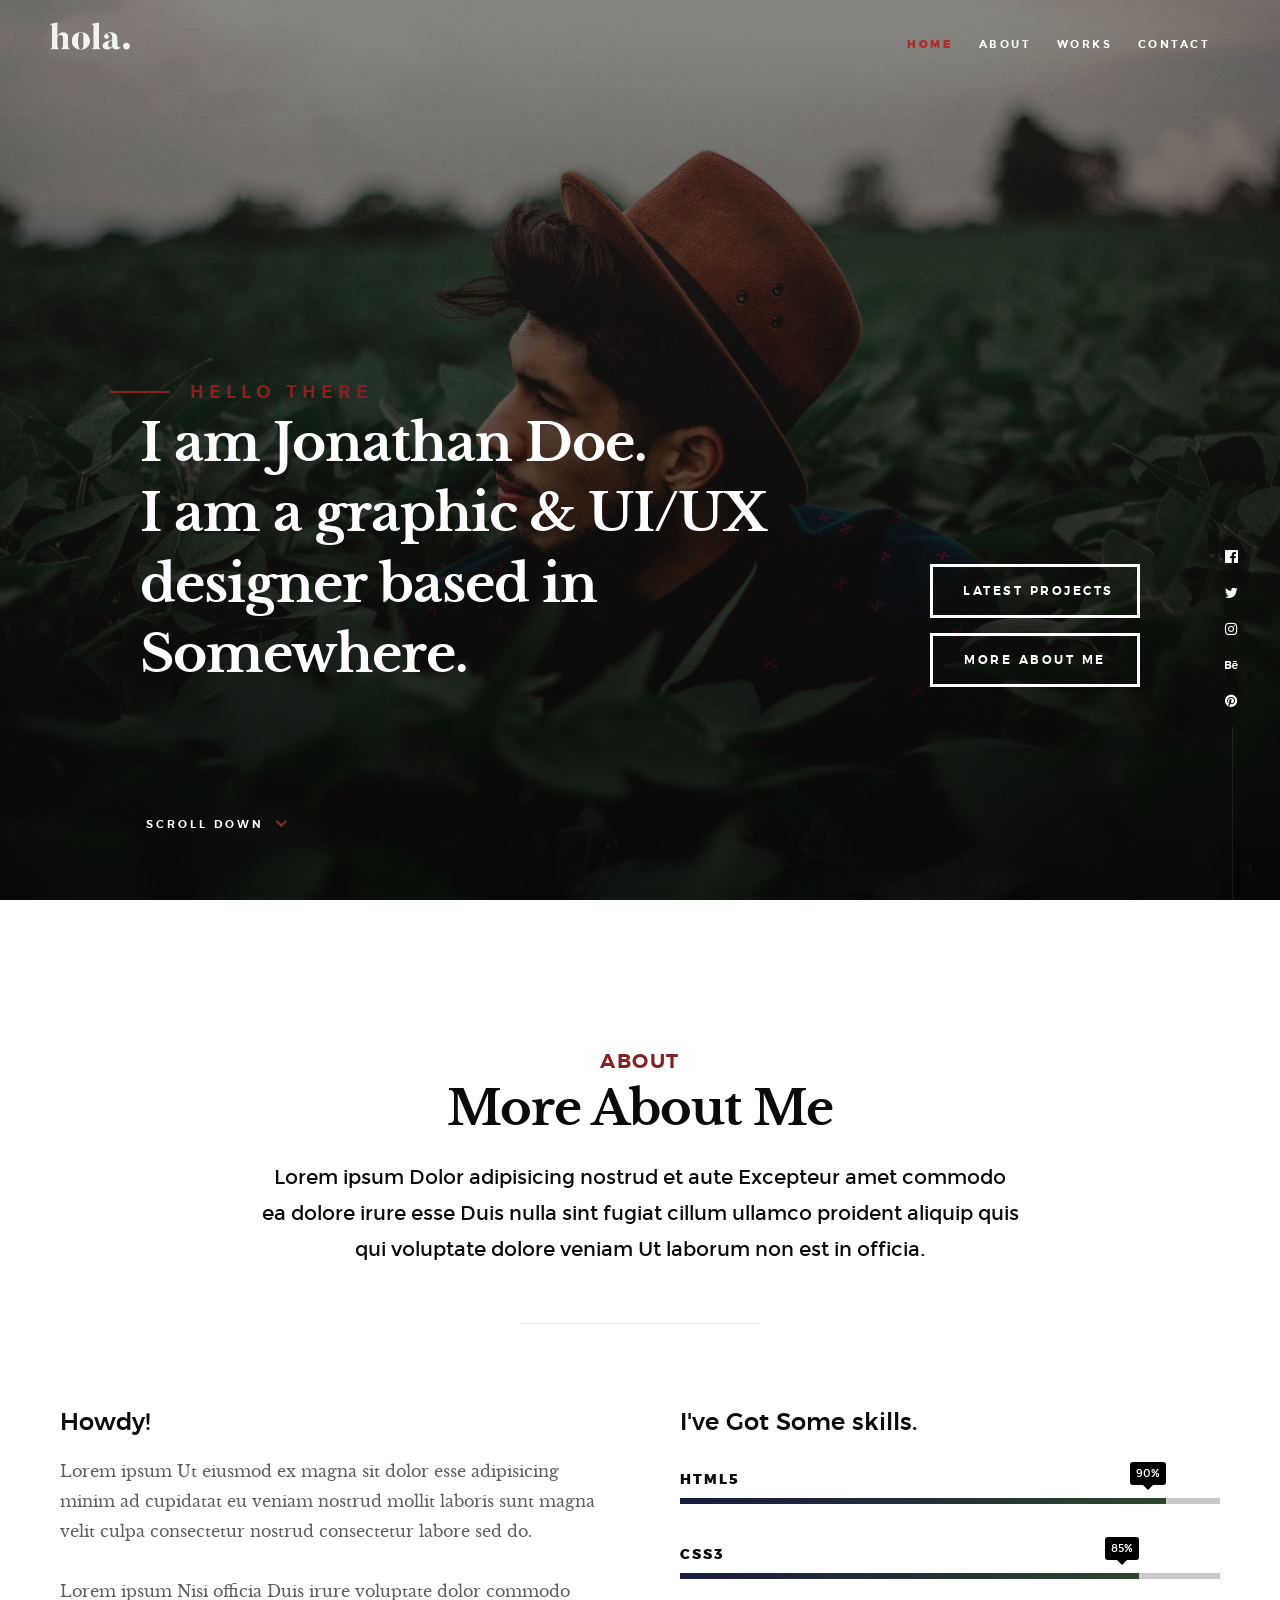
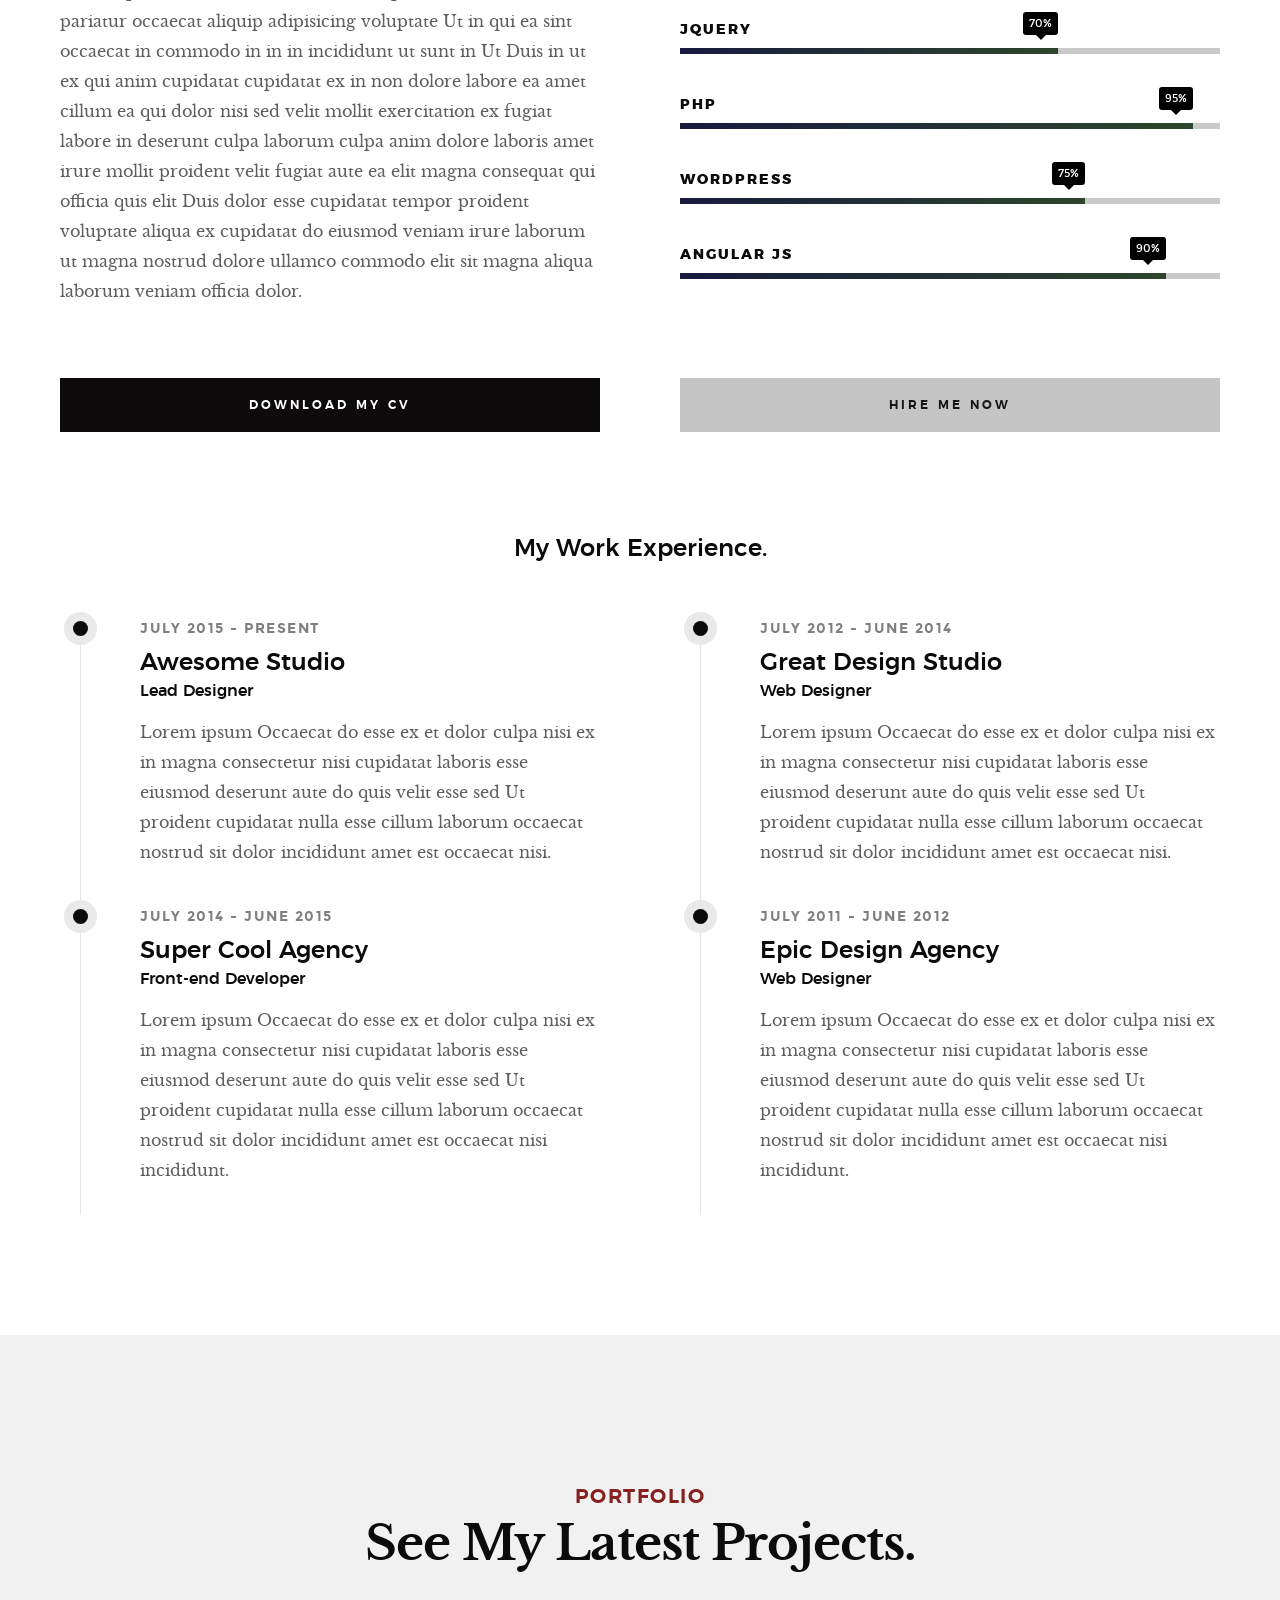
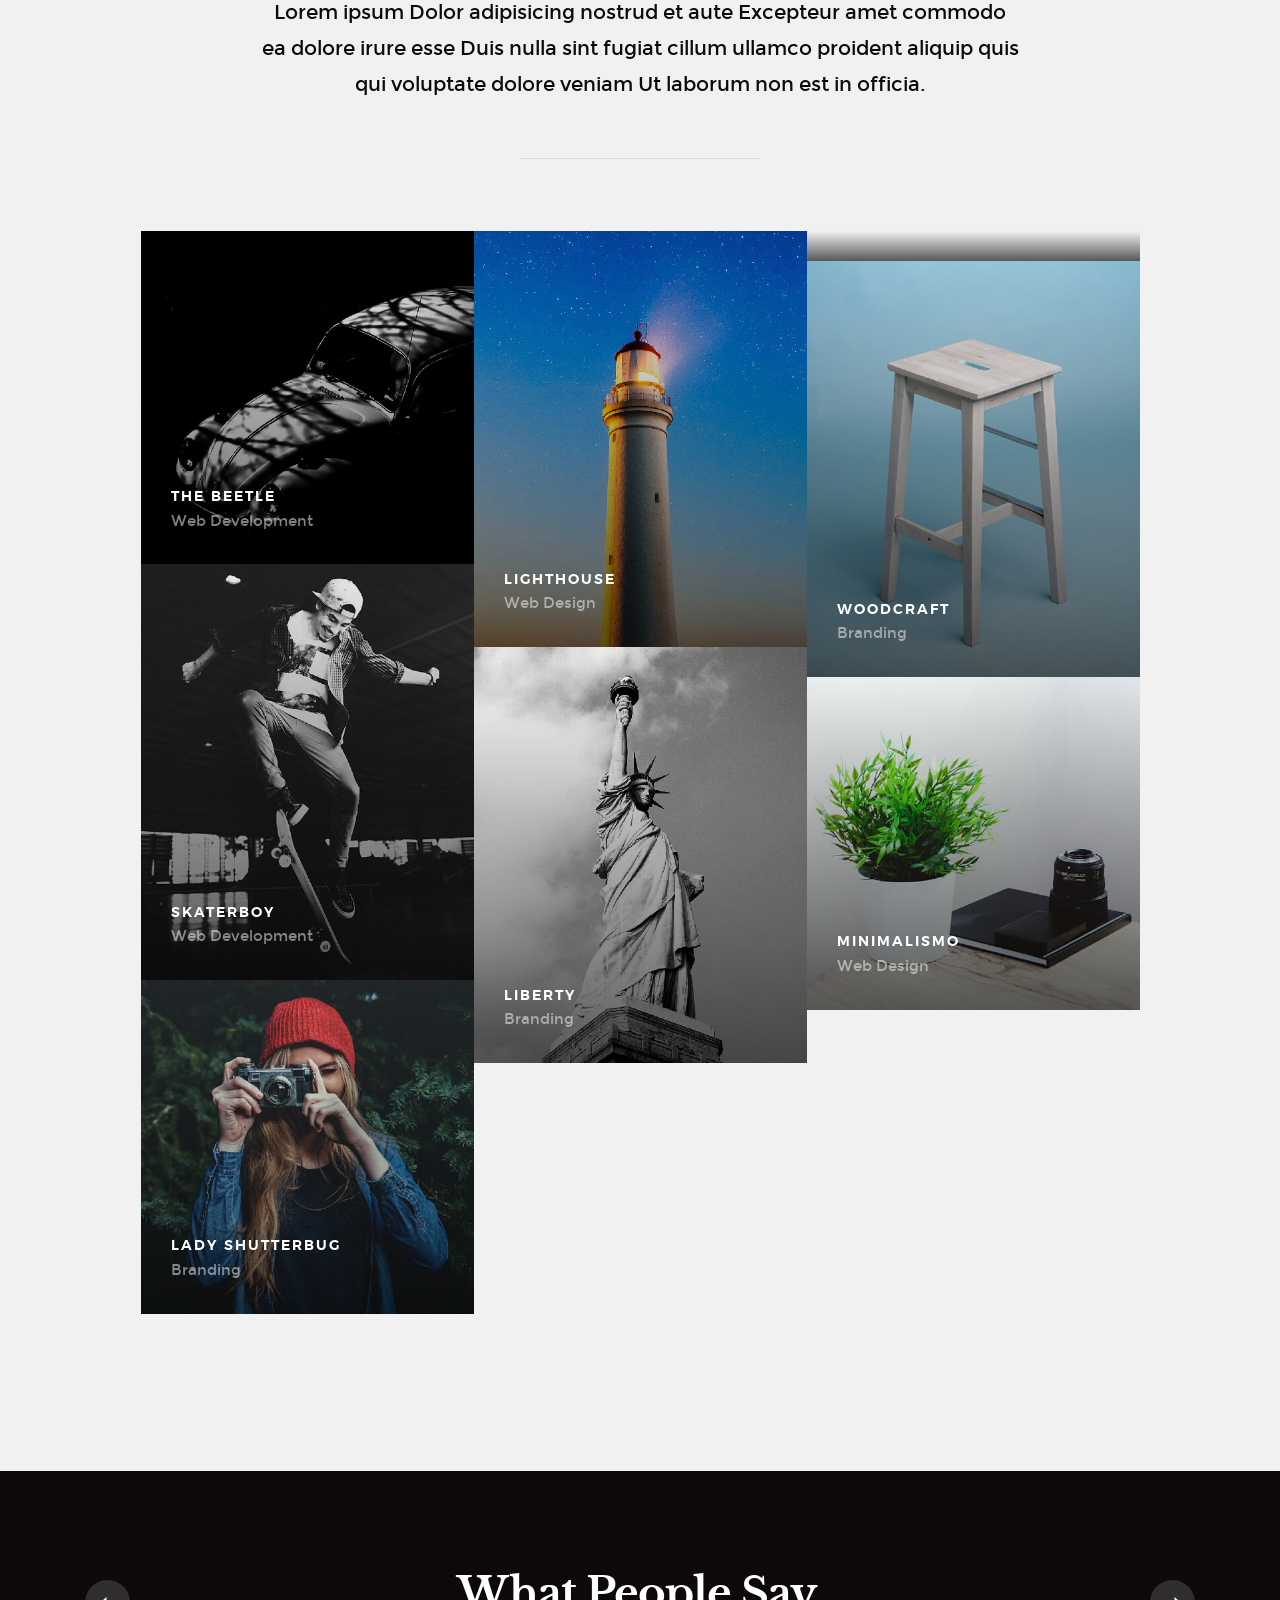
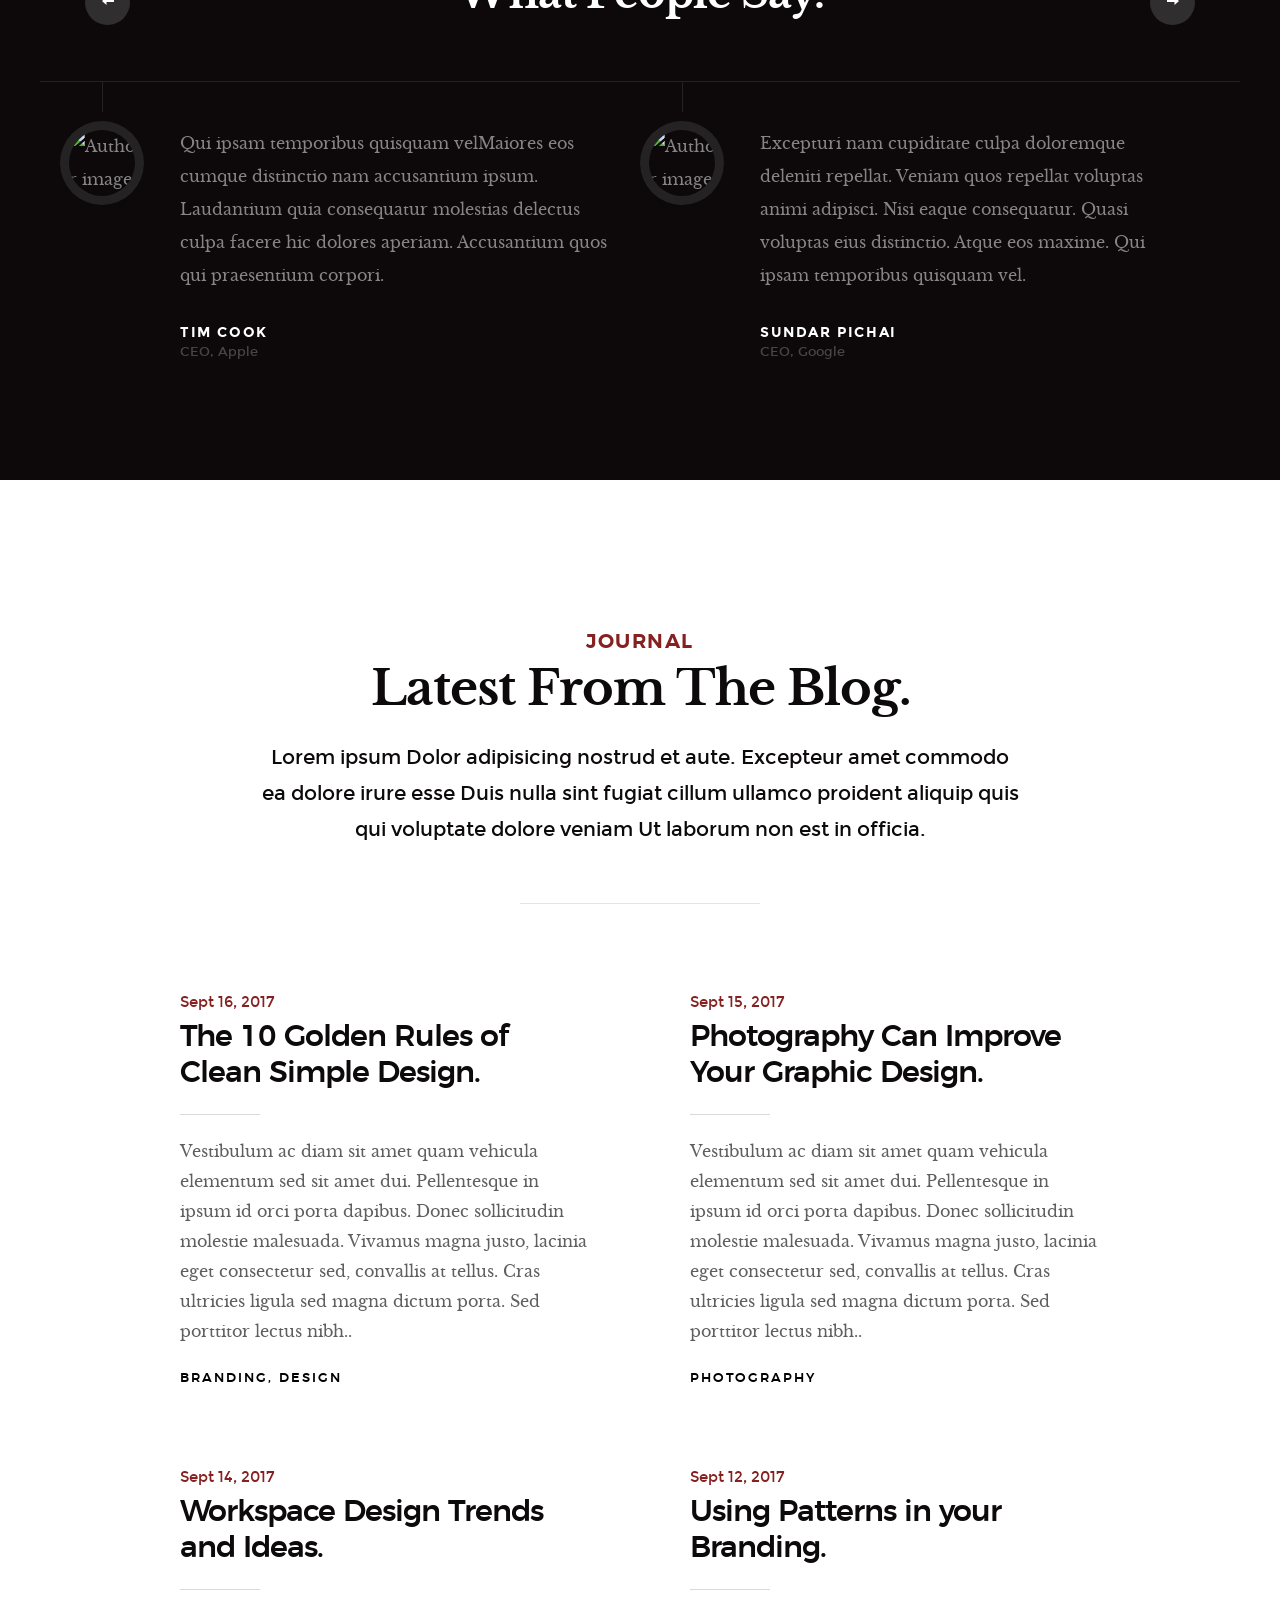
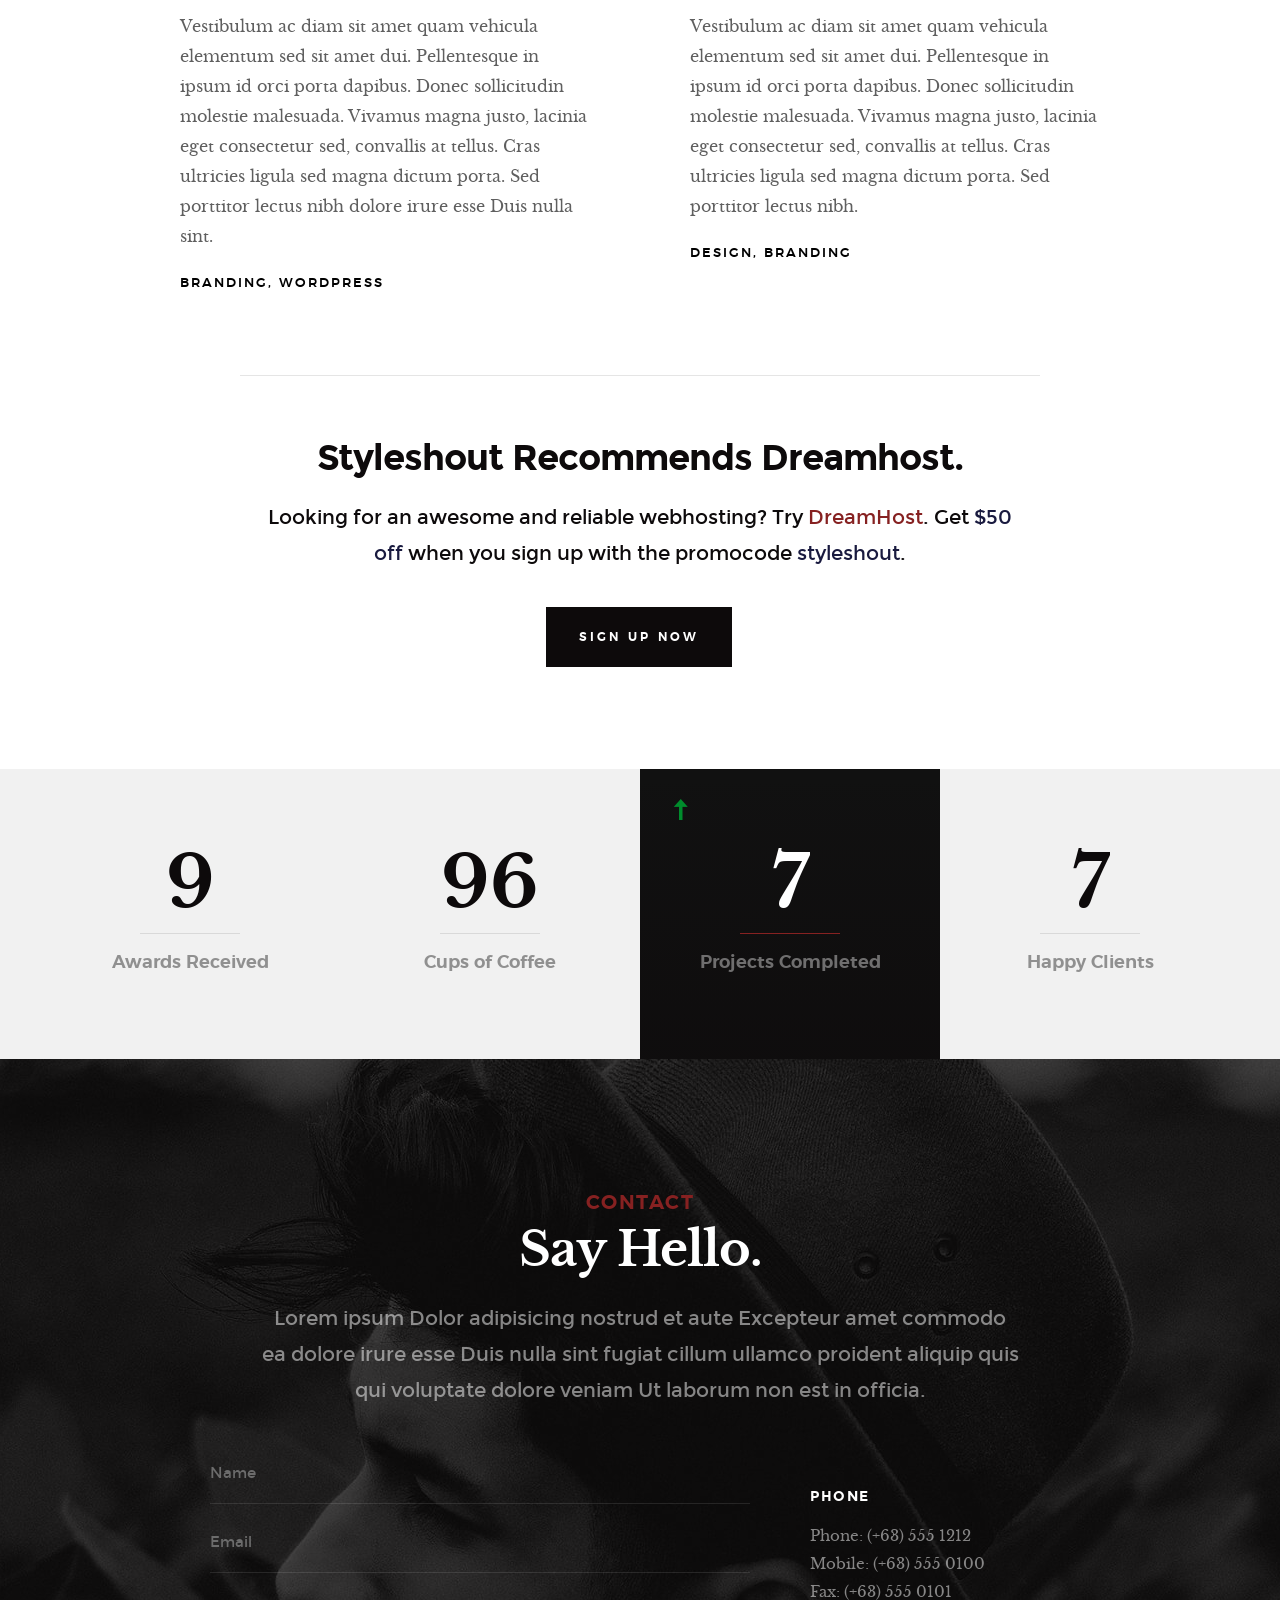
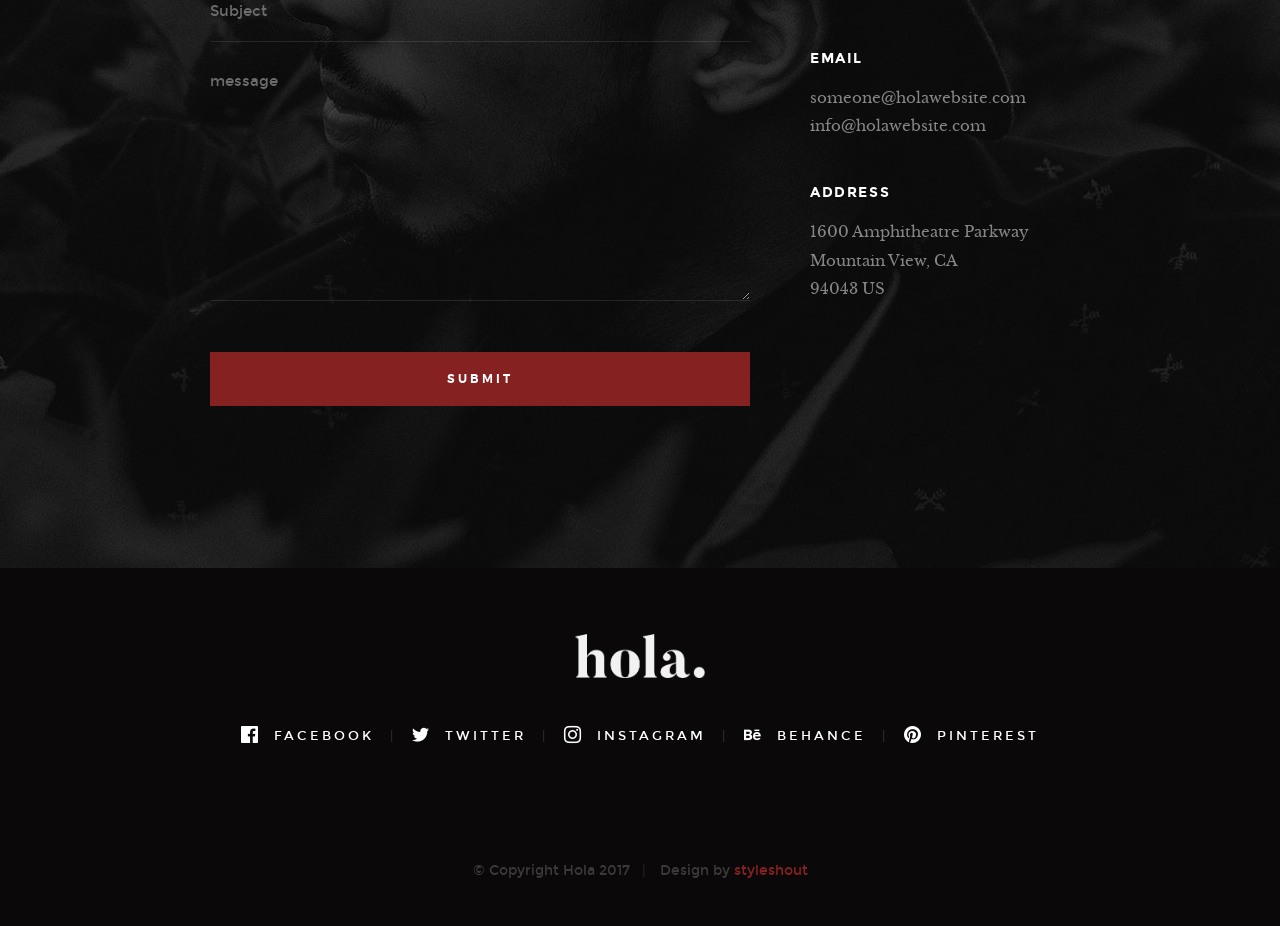
==== commit a228ed44: "Cleaning up" ====
--- a/hola-master/index.html
+++ b/hola-master/index.html
@@ -31,7 +31,7 @@
 
     <!-- favicons
     ================================================== -->
-    <link rel="shortcut icon" href="favicon.ico" type="image/x-icon">
+    <link rel="shortcut icon" href="/hola-master/images/icons8-circled-j-80 (2).png" type="image/x-icon">
     <link rel="icon" href="favicon.ico" type="image/x-icon">
 
 </head>
@@ -51,7 +51,6 @@
                 <li class="current"><a class="smoothscroll"  href="#home" title="home">Home</a></li>
                 <li><a class="smoothscroll"  href="#about" title="about">About</a></li>
                 <li><a class="smoothscroll"  href="#works" title="works">Works</a></li>
-                <li><a class="smoothscroll"  href="#blog" title="blog">Blog</a></li>
                 <li><a class="smoothscroll"  href="#contact" title="contact">Contact</a></li>
             </ul>
         </nav>
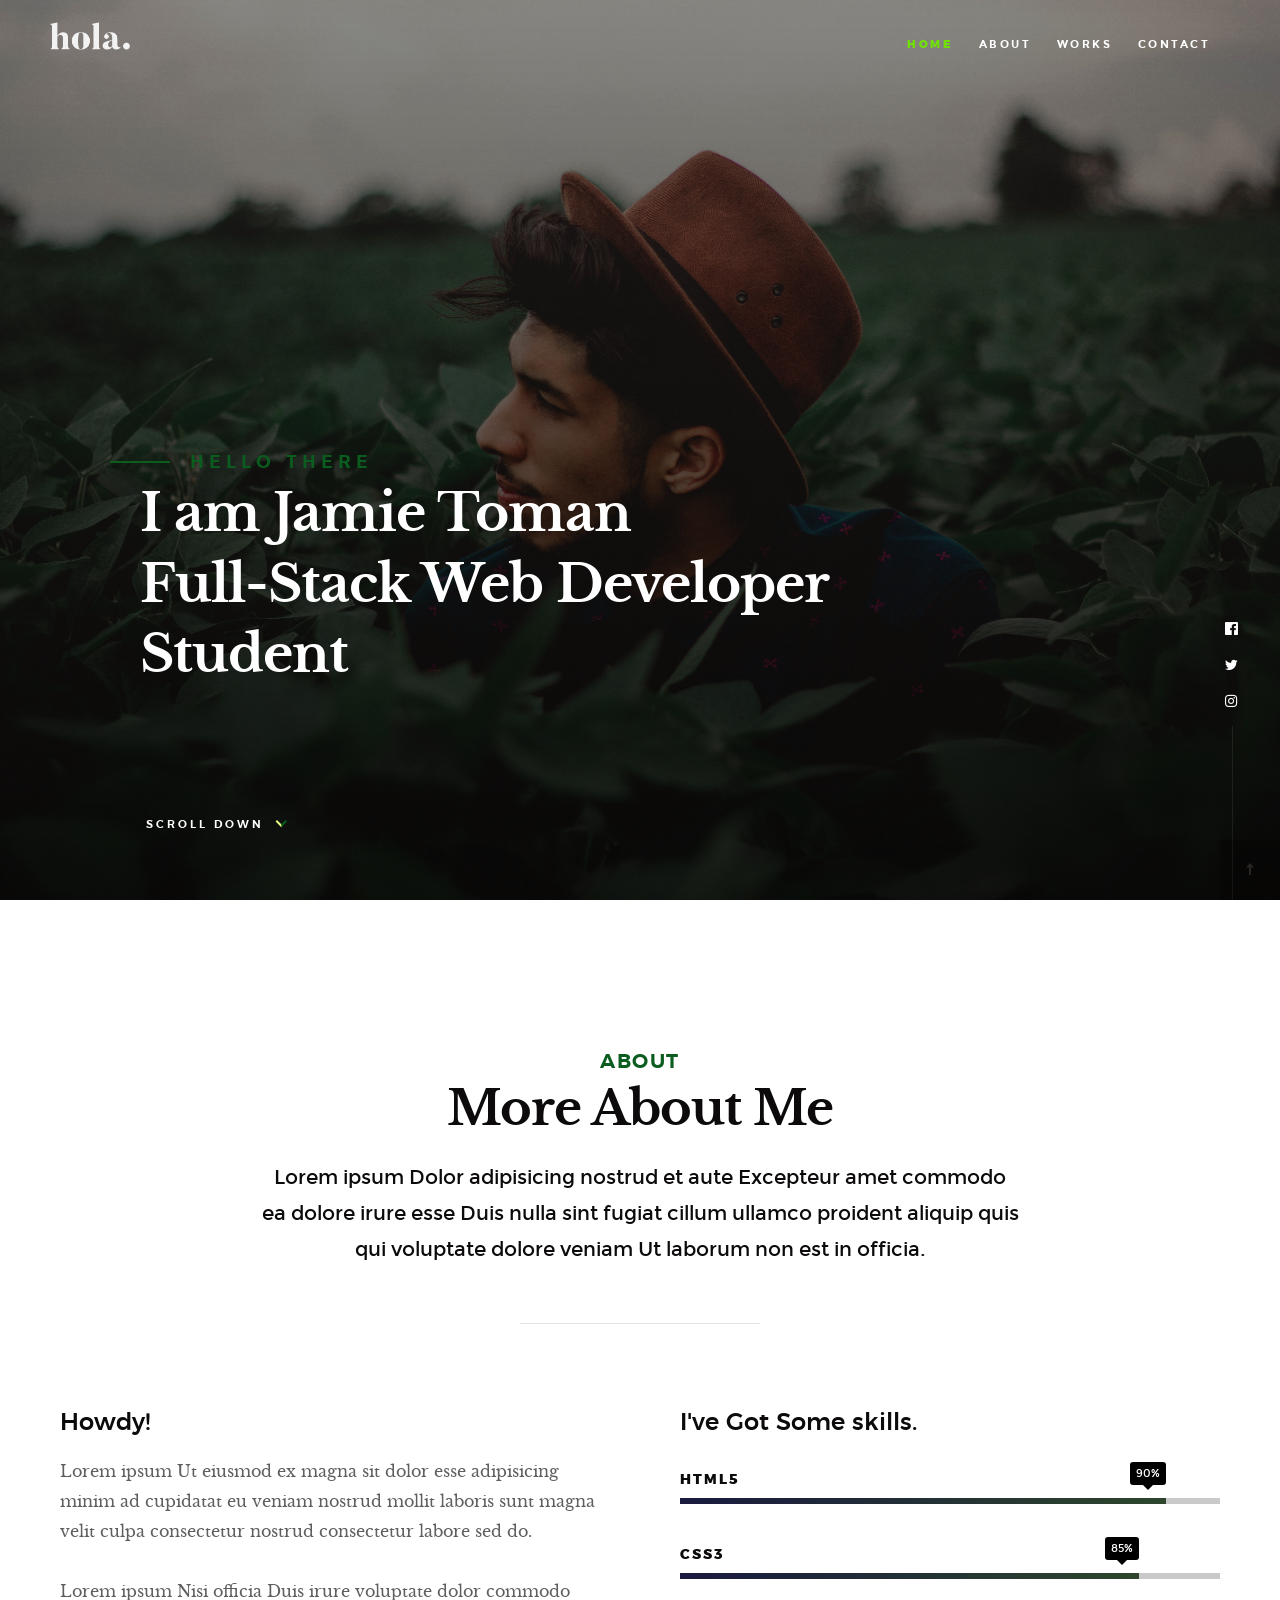
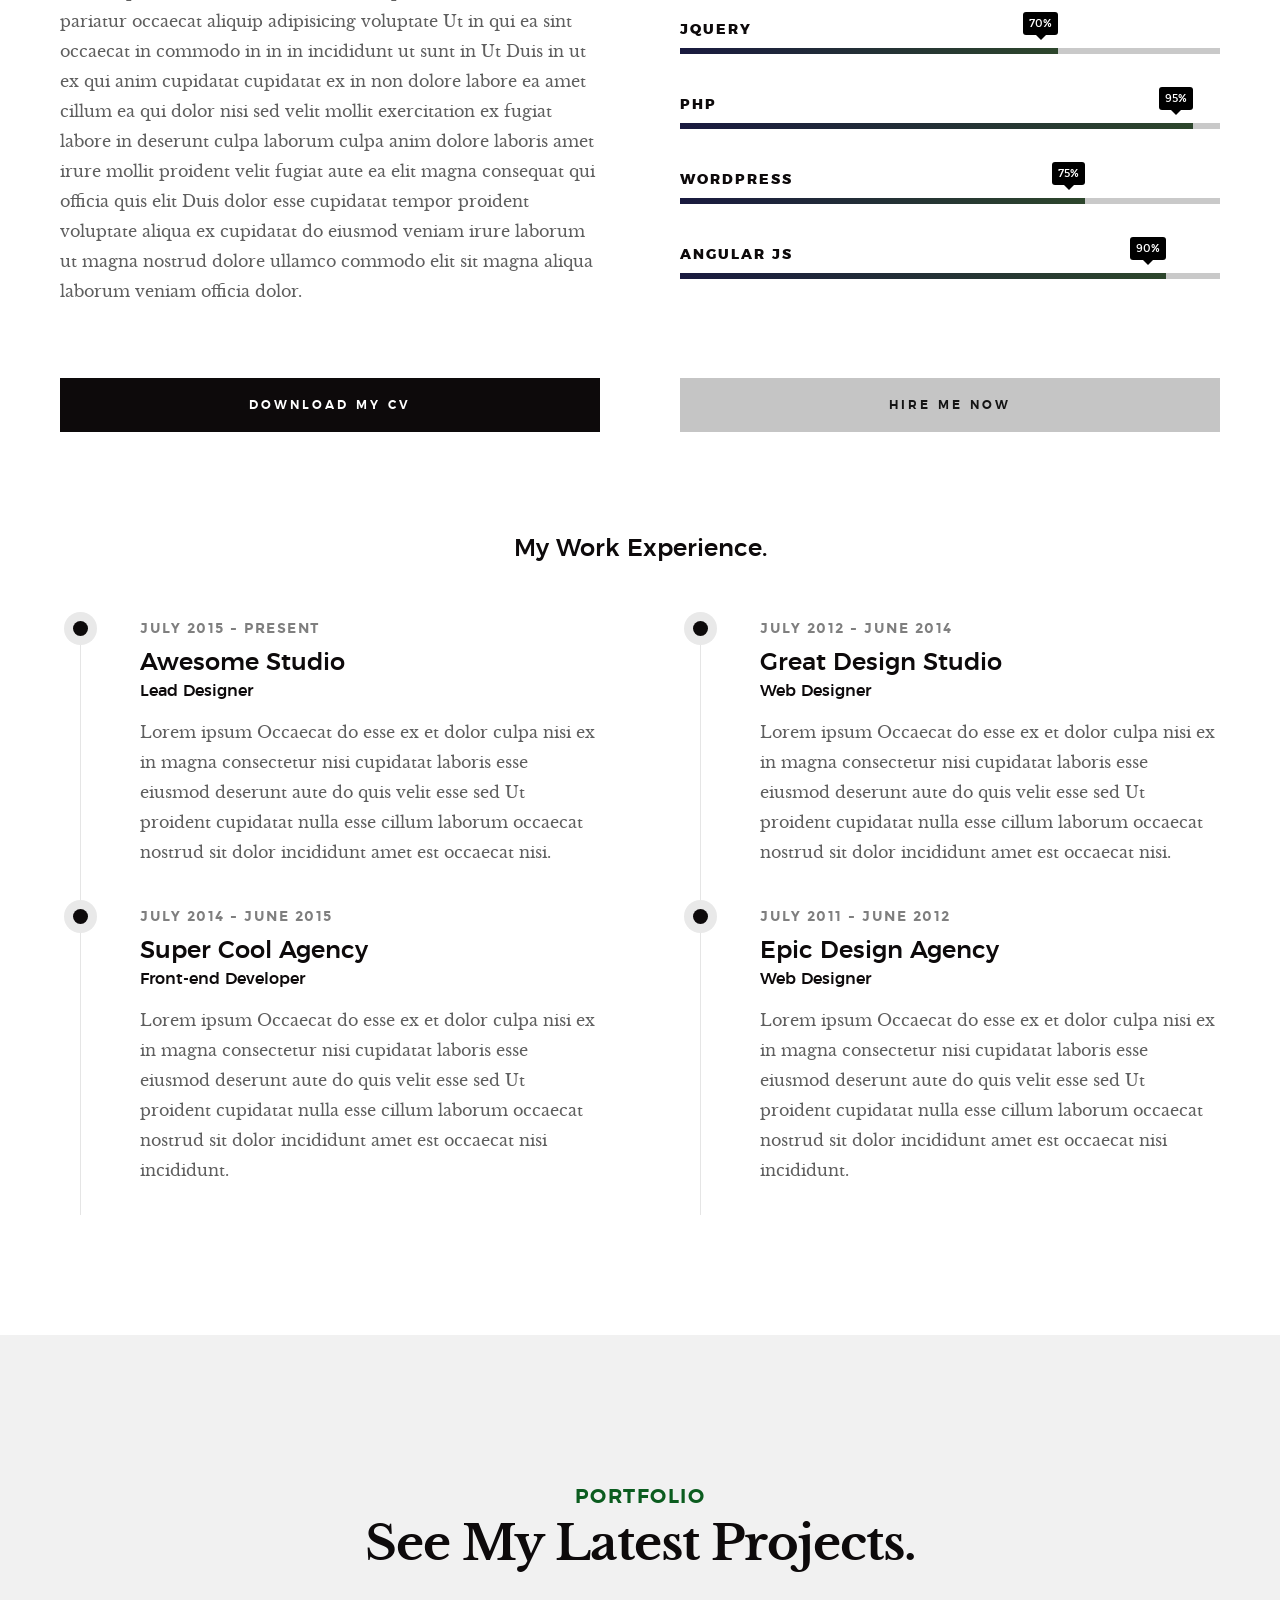
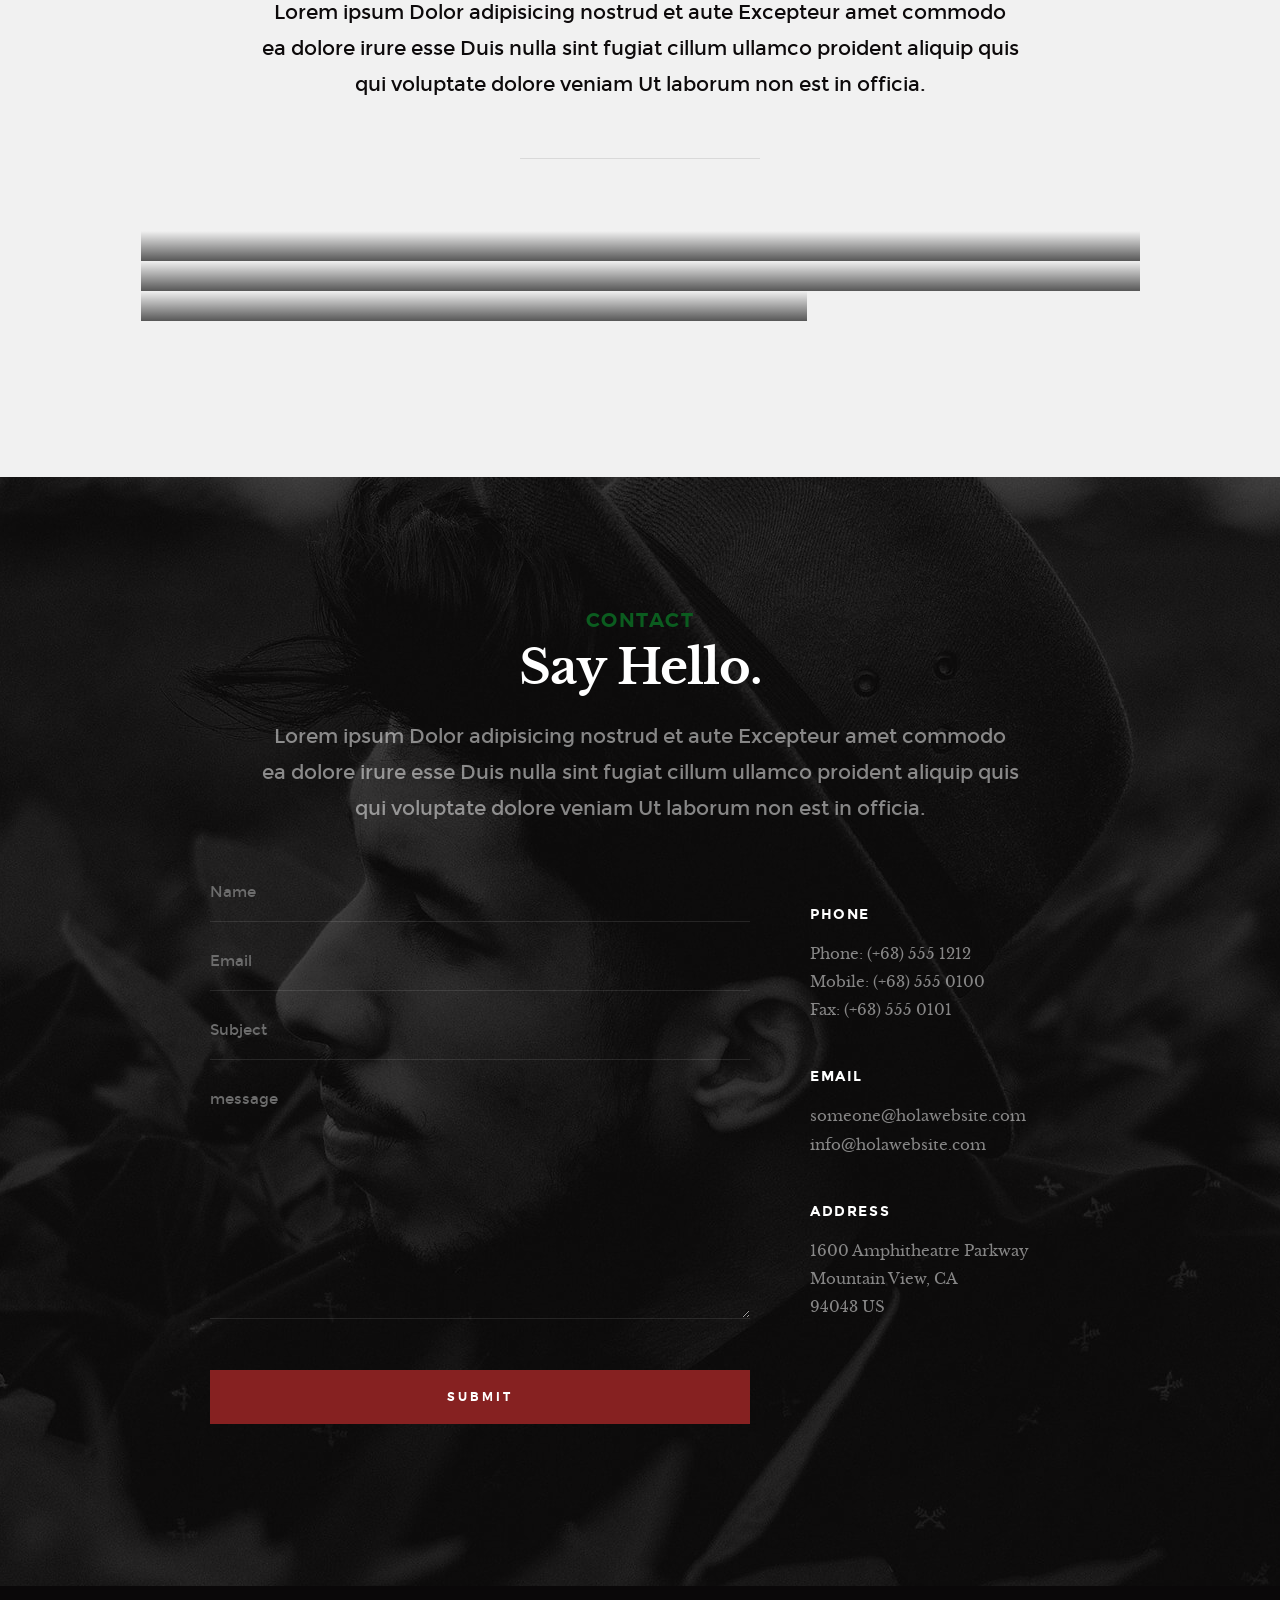
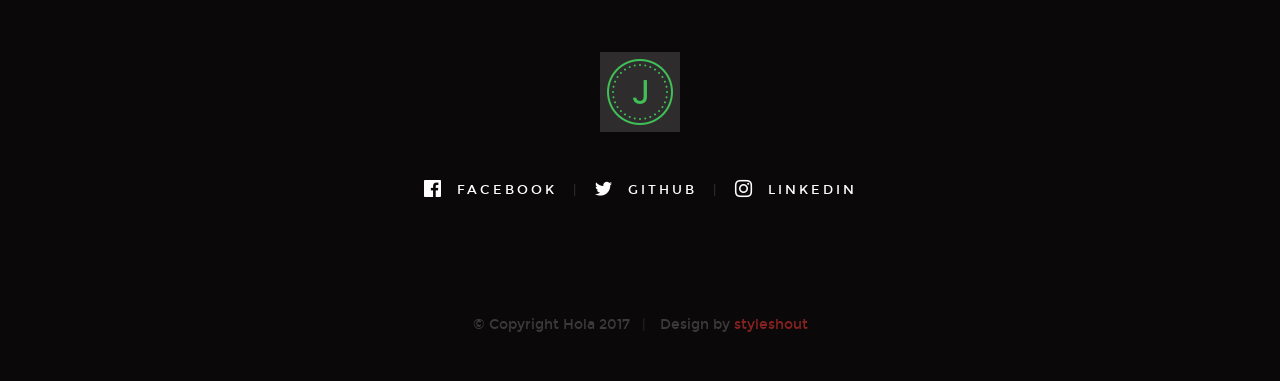
==== commit cd5a4469: "." ====
--- a/hola-master/index.html
+++ b/hola-master/index.html
@@ -74,19 +74,10 @@
                 <h3>Hello There</h3>
 
                 <h1>
-                    I am Jonathan Doe. <br>
-                    I am a graphic & UI/UX <br>
-                    designer based in Somewhere.
+                    I am Jamie Toman <br>
+                    Full-Stack Web Developer Student <br>
                 </h1>
 
-                <div class="home-content__buttons">
-                    <a href="#works" class="smoothscroll btn btn--stroke">
-                        Latest Projects
-                    </a>
-                    <a href="#about" class="smoothscroll btn btn--stroke">
-                        More About Me
-                    </a>
-                </div>
 
                 <div class="home-content__scroll">
                     <a href="#about" class="scroll-link smoothscroll">
@@ -103,17 +94,11 @@
                 <a href="#"><i class="im im-facebook" aria-hidden="true"></i><span>Facebook</span></a>
             </li>
             <li>
-                <a href="#"><i class="im im-twitter" aria-hidden="true"></i><span>Twiiter</span></a>
+                <a href="#"><i class="im im-twitter" aria-hidden="true"></i><span>Github</span></a>
             </li>
             <li>
-                <a href="#"><i class="im im-instagram" aria-hidden="true"></i><span>Instagram</span></a>
-            </li>
-            <li>
-                <a href="#"><i class="im im-behance" aria-hidden="true"></i><span>Behance</span></a>
-            </li>
-            <li>
-                <a href="#"><i class="im im-pinterest" aria-hidden="true"></i><span>Pinterest</span></a>
-            </li>
+                <a href="#"><i class="im im-instagram" aria-hidden="true"></i><span>LinkedIn</span></a>
+
         </ul> 
         <!-- end home-social -->
 
@@ -528,214 +513,7 @@
 
     </section> <!-- end works -->
 
-
-
-    <!-- testimonials
-    ================================================== -->
-    <div class="s-testimonials">
-
-        <div class="overlay"></div>
-
-        <div class="row testimonials-header">
-            <div class="col-full">
-                <h1 class="h02">What People Say.</h1>
-            </div>
-        </div>
-
-        <div class="row testimonials">
-
-            <div class="col-full testimonials__slider">
-
-                <div class="testimonials__slide">
-                    <img src="images/avatars/user-01.jpg" alt="Author image" class="testimonials__avatar">
-                    <p>Qui ipsam temporibus quisquam velMaiores eos cumque distinctio nam accusantium ipsum. 
-                    Laudantium quia consequatur molestias delectus culpa facere hic dolores aperiam. Accusantium quos qui praesentium corpori.</p>
-                    <div class="testimonials__author h06">
-                        Tim Cook
-                        <span>CEO, Apple</span>
-                    </div>
-                </div>
-
-                <div class="testimonials__slide">
-                    <img src="images/avatars/user-05.jpg" alt="Author image" class="testimonials__avatar">
-                    <p>Excepturi nam cupiditate culpa doloremque deleniti repellat. Veniam quos repellat voluptas animi adipisci.
-                    Nisi eaque consequatur. Quasi voluptas eius distinctio. Atque eos maxime. Qui ipsam temporibus quisquam vel.</p>
-                    <div class="testimonials__author h06">
-                        Sundar Pichai
-                        <span>CEO, Google</span>
-                    </div>
-                </div>
-
-                <div class="testimonials__slide">
-                    <img src="images/avatars/user-02.jpg" alt="Author image" class="testimonials__avatar">
-                    <p>Repellat dignissimos libero. Qui sed at corrupti expedita voluptas odit. Nihil ea quia nesciunt. Ducimus aut sed ipsam.  
-                    Autem eaque officia cum exercitationem sunt voluptatum accusamus. Quasi voluptas eius distinctio.</p>
-                    <div class="testimonials__author h06">
-                        Satya Nadella
-                        <span>CEO, Microsoft</span>
-                    </div>
-                </div>
-                
-            </div> <!-- end testimonials__slider -->
-
-        </div> <!-- end testimonials -->
-
-    </div> <!-- end s-testimonials -->
-
-
-    <!-- blog
-    ================================================== -->
-    <section id="blog" class="s-blog target-section">
-
-        <div class="row narrow section-intro has-bottom-sep">
-            <div class="col-full">
-                <h3>Journal</h3>
-                <h1>Latest From The Blog.</h1>
-                <p class="lead">Lorem ipsum Dolor adipisicing nostrud et aute. 
-                Excepteur amet commodo ea dolore irure esse Duis nulla sint fugiat cillum 
-                ullamco proident aliquip quis qui voluptate dolore veniam Ut laborum non est in officia.</p>
-            </div>
-        </div>
-
-        <div class="row blog-content">
-            <div class="col-full">
-
-                <div class="blog-list block-1-2 block-tab-full">
-                    <article class="col-block">
-                                
-                        <div class="blog-date">
-                            <a href="blog-single.html">Sept 16, 2017</a>
-                        </div>  
-                        
-                        <h2 class="h01"><a href="blog-single.html">The 10 Golden Rules of Clean Simple Design.</a></h2>
-                        <p>
-                        Vestibulum ac diam sit amet quam vehicula elementum sed sit amet dui. Pellentesque in ipsum id orci porta dapibus. Donec sollicitudin molestie malesuada. Vivamus magna justo, lacinia eget consectetur sed, convallis at tellus. Cras ultricies ligula sed magna dictum porta. Sed porttitor lectus nibh..
-                        </p>
-
-                        <div class="blog-cat">
-                                <a href="blog.html">Branding</a><a href="blog.html">Design</a>
-                        </div>
-
-                        
-                    </article>
-                    <article class="col-block">
-                                
-                        <div class="blog-date">
-                            <a href="blog-single.html">Sept 15, 2017</a>
-                        </div>  
-                        
-                        <h2 class="h01"><a href="blog-single.html">Photography Can Improve Your Graphic Design.</a></h2>
-                        <p>
-                        Vestibulum ac diam sit amet quam vehicula elementum sed sit amet dui. Pellentesque in ipsum id orci porta dapibus. Donec sollicitudin molestie malesuada. Vivamus magna justo, lacinia eget consectetur sed, convallis at tellus. Cras ultricies ligula sed magna dictum porta. Sed porttitor lectus nibh..
-                        </p>
-
-                        <div class="blog-cat">
-                            <a href="blog.html">Photography</a>
-                        </div>
-
-                        
-                    </article>
-                    <article class="col-block">
-                        
-                        <div class="blog-date">
-                            <a href="blog-single.html">Sept 14, 2017</a>
-                        </div>
-
-                        <h2 class="h01"><a href="blog-single.html">Workspace Design Trends and Ideas.</a></h2>
-                        <p>
-                        Vestibulum ac diam sit amet quam vehicula elementum sed sit amet dui. Pellentesque in ipsum id orci porta dapibus. Donec sollicitudin molestie malesuada. Vivamus magna justo, lacinia eget consectetur sed, convallis at tellus. Cras ultricies ligula sed magna dictum porta. Sed porttitor lectus nibh dolore irure esse Duis nulla sint.
-                        </p>
-
-                        <div class="blog-cat">
-                            <a href="blog.html">Branding</a><a href="blog.html">Wordpress</a>
-                        </div>
-                    </article>
-                    <article class="col-block">
-                        
-                        <div class="blog-date">
-                            <a href="blog-single.html">Sept 12, 2017</a>
-                        </div>    
-                        <h2 class="h01"><a href="blog-single.html">Using Patterns in your Branding.</a></h2>
-                        <p>
-                        Vestibulum ac diam sit amet quam vehicula elementum sed sit amet dui. Pellentesque in ipsum id orci porta dapibus. Donec sollicitudin molestie malesuada. Vivamus magna justo, lacinia eget consectetur sed, convallis at tellus. Cras ultricies ligula sed magna dictum porta. Sed porttitor lectus nibh.
-                        </p>
-
-                        <div class="blog-cat">
-                            <a href="blog.html">Design</a><a href="blog.html">Branding</a>
-                        </div>
-                    </article>
-                </div> <!-- end blog-list -->
-
-            </div> <!-- end col-full -->
-        </div> <!-- end blog-content -->
-
-    </section> <!-- end s-blog -->
-
-
-    <!-- s-cta
-    ================================================== -->
-    <section class="s-cta">
-        
-        <div class="row narrow cta">
-
-            <div class="col-full cta__content">
-
-                <h2 class="h01"><a href="http://www.dreamhost.com/r.cgi?287326|STYLESHOUT">Styleshout Recommends Dreamhost.</a></h2>
-
-                <p class="lead">
-                Looking for an awesome and reliable webhosting? Try <a href="http://www.dreamhost.com/r.cgi?287326|STYLESHOUT">DreamHost</a>.
-                Get <span>$50 off</span> when you sign up with the promocode <span>styleshout</span>.
-                </p>
-
-                <div class="cta__action">
-                    <a class="btn btn--primary btn--large" href="http://www.dreamhost.com/r.cgi?287326|STYLESHOUT">Sign Up Now</a>
-                </div>	
-
-            </div>
-
-        </div> <!-- end cta -->
-        
-    </section>
-
-
-    <!-- s-stats
-    ================================================== -->
-    <section id="stats" class="s-stats">
-        <div class="row block-1-4 block-tab-1-2 block-mob-full stats">
-
-            <div class="col-block stats__col ">
-                <div class="stats__count">
-                    128
-                </div>
-                <h4>Awards Received</h4>
-            </div>
-            <div class="col-block stats__col">
-                <div class="stats__count">
-                    1500
-                </div>
-                <h4>Cups of Coffee</h4>
-            </div>
-            <div class="col-block stats__col stats__col--highlight">
-                <div class="stats__upsign">
-                    <a href="#"><i class="im im-arrow-up" aria-hidden="true"></i></a>
-                </div>
-                <div class="stats__count">
-                    110
-                </div>
-                <h4>Projects Completed</h4>
-            </div>
-            <div class="col-block stats__col">
-                <div class="stats__count">
-                    101
-                </div>
-                <h4>Happy Clients</h4> 
-            </div>
-
-        </div>
-    </section> <!-- end s-stats -->
-
-
-    <!-- s-stats
+ <!-- s-stats
     ================================================== -->
     <section id="contact" class="s-contact target-section">
 
@@ -825,7 +603,7 @@
             <div class="col-full">
 
                 <div class="footer-logo">
-                    <a class="footer-site-logo" href="#0"><img src="images/logo.png" alt="Homepage"></a>
+                    <a class="footer-site-logo" href="#0"><img src="/hola-master/images/icons8-circled-j-80 (2).png" alt="Homepage"></a>
                 </div>
 
                 <ul class="footer-social">
@@ -835,20 +613,13 @@
                     </a></li>
                     <li><a href="#0">
                         <i class="im im-twitter" aria-hidden="true"></i>
-                        <span>Twitter</span>
+                        <span>Github</span>
                     </a></li>
                     <li><a href="#0">
                         <i class="im im-instagram" aria-hidden="true"></i>
-                        <span>Instagram</span>
+                        <span>LinkedIn</span>
                     </a></li>
-                    <li><a href="#0">
-                        <i class="im im-behance" aria-hidden="true"></i>
-                        <span>Behance</span>
-                    </a></li>
-                    <li><a href="#0">
-                        <i class="im im-pinterest" aria-hidden="true"></i>
-                        <span>Pinterest</span>
-                    </a></li>
+                   
                 </ul>
                     
             </div>
--- a/hola-master/css/main.css
+++ b/hola-master/css/main.css
@@ -98,7 +98,7 @@
  * ------------------------------------------------------------------- */
 
 a {
-    color: #862121;
+    color: #066322;
     -webkit-transition: all 0.3s ease-in-out;
     transition: all 0.3s ease-in-out;
 }
@@ -295,8 +295,8 @@
     margin: 0 .2rem;
     padding: .3rem .6rem;
     white-space: nowrap;
-    background: #F1F1F1;
-    border: 1px solid #E1E1E1;
+    background: #777575;
+    border: 1px solid #807676;
     border-radius: 3px;
 }
 
@@ -323,7 +323,7 @@
 }
 
 mark {
-    background: #ffd900;
+    background: #26610b;
     color: #000000;
 }
 
@@ -377,7 +377,7 @@
     width: 8px;
     height: 8px;
     border-radius: 50%;
-    background: #862121;
+    background: #0b5c1f;
     position: absolute;
     left: -17px;
     top: 11px;
@@ -386,7 +386,7 @@
 
 dt {
     margin: 0;
-    color: #862121;
+    color: #0b5c1f;
 }
 
 dd {
@@ -517,7 +517,7 @@
 }
 
 .pace .pace-progress {
-    background: #862121;
+    background: #0b5c1f;
     position: fixed;
     z-index: 900;
     top: 0;
@@ -756,7 +756,7 @@
  * ------------------------------------------------------------------- */
 
 input:-webkit-autofill, input:-webkit-autofill:hover, input:-webkit-autofill:focus input:-webkit-autofill, textarea:-webkit-autofill, textarea:-webkit-autofill:hover textarea:-webkit-autofill:focus, select:-webkit-autofill, select:-webkit-autofill:hover, select:-webkit-autofill:focus {
-    -webkit-text-fill-color: #cf3e3e;
+    -webkit-text-fill-color:#0b5c1f;
     transition: background-color 5000s ease-in-out 0s;
 }
 
@@ -830,8 +830,8 @@
 input[type="submit"].btn--primary:focus, 
 input[type="reset"].btn--primary:focus, 
 input[type="button"].btn--primary:focus {
-    background: #862121;
-    border-color: #862121;
+    background: #0b5c1f;
+    border-color:#0b5c1f ;
 }
 
 
@@ -860,8 +860,8 @@
 }
 
 .btn--stroke:hover, button.btn--stroke:hover {
-    border: 0.3rem solid #862121;
-    color: #862121;
+    border: 0.3rem solid #0b5c1f;
+    color: #0b5c1f;
 }
 
 .btn--pill, button.btn--pill {
@@ -910,7 +910,7 @@
 
 .alert-box--error {
     background-color: #ffd1d2;
-    color: #e65153;
+    color: #0b5c1f;
 }
 
 .alert-box--success {
@@ -920,7 +920,7 @@
 
 .alert-box--info {
     background-color: #d7ecfb;
-    color: #4a95cc;
+    color: #0b5c1f;
 }
 
 .alert-box--notice {
@@ -1087,7 +1087,7 @@
 }
 
 .stats-tabs li a:hover {
-    color: #862121;
+    color: #0b5c1f;
 }
 
 .stats-tabs li a em {
@@ -1276,7 +1276,7 @@
 .section-intro h3 {
     font-family: "montserrat-semibold", sans-serif;
     font-size: 2rem;
-    color: #862121;
+    color: #0b5c1f;
     text-transform: uppercase;
     letter-spacing: .15rem;
     margin-top: 0;
@@ -1380,11 +1380,11 @@
 .blog-list .blog-date {
     font-family: "montserrat-regular", sans-serif;
     font-size: 1.5rem;
-    color: #862121;
+    color: #0b5c1f;
 }
 
 .blog-list .blog-date a {
-    color: #862121;
+    color: #0b5c1f;
 }
 
 .blog-list .blog-date a:hover, 
@@ -1409,7 +1409,7 @@
 .blog-list .blog-cat a:hover, 
 .blog-list .blog-cat a:focus, 
 .blog-list .blog-cat a:active {
-    color: #862121;
+    color: #0b5c1f;
 }
 
 .blog-list .blog-cat a::after {
@@ -1660,7 +1660,7 @@
 
 .header-nav li.current a {
     font-family: "montserrat-extrabold", sans-serif;
-    color: #af2b2b;
+    color: #71df0a;
 }
 
 
@@ -1775,7 +1775,7 @@
 .home-content h3 {
     font-family: "montserrat-bold", sans-serif;
     font-size: 1.8rem;
-    color: #862121;
+    color: #0b5c1f;
     text-transform: uppercase;
     letter-spacing: .5rem;
     position: relative;
@@ -1789,7 +1789,7 @@
     content: "";
     width: 60px;
     height: 2px;
-    background-color: #862121;
+    background-color: #0b5c1f;
     margin-top: -1.5px;
     position: absolute;
     left: 0;
@@ -1852,8 +1852,8 @@
 }
 
 .home-content__scroll a::after {
-    border-bottom: 2px solid #922424;
-    border-right: 2px solid #922424;
+    border-bottom: 2px solid #e8ff7f;
+    border-right: 2px solid #0b5c1f;
     content: '';
     display: block;
     height: 8px;
@@ -1927,7 +1927,7 @@
 }
 
 .home-social span {
-    color: #af2b2b;
+    color: #197c10;
     right: 3.6rem;
     font-size: 1.3rem;
     opacity: 0;
@@ -2923,7 +2923,7 @@
 .stats__upsign i {
     font-size: 2.1rem;
     line-height: 1;
-    color: #cf3e3e;
+    color: #0b5c1f;
     color: #008C2C;
 }
 
@@ -2982,7 +2982,7 @@
 }
 
 .stats__col--highlight .stats__count::after {
-    background-color: #862121;
+    background-color: #0b5c1f;
 }
 
 .stats__col--highlight h4 {
@@ -3094,7 +3094,7 @@
     padding: 0 2rem;
     margin: 0;
     color: #FFFFFF;
-    background: #862121;
+    background: #0b5c1f;
 }
 
 .s-contact .form-field label::after {
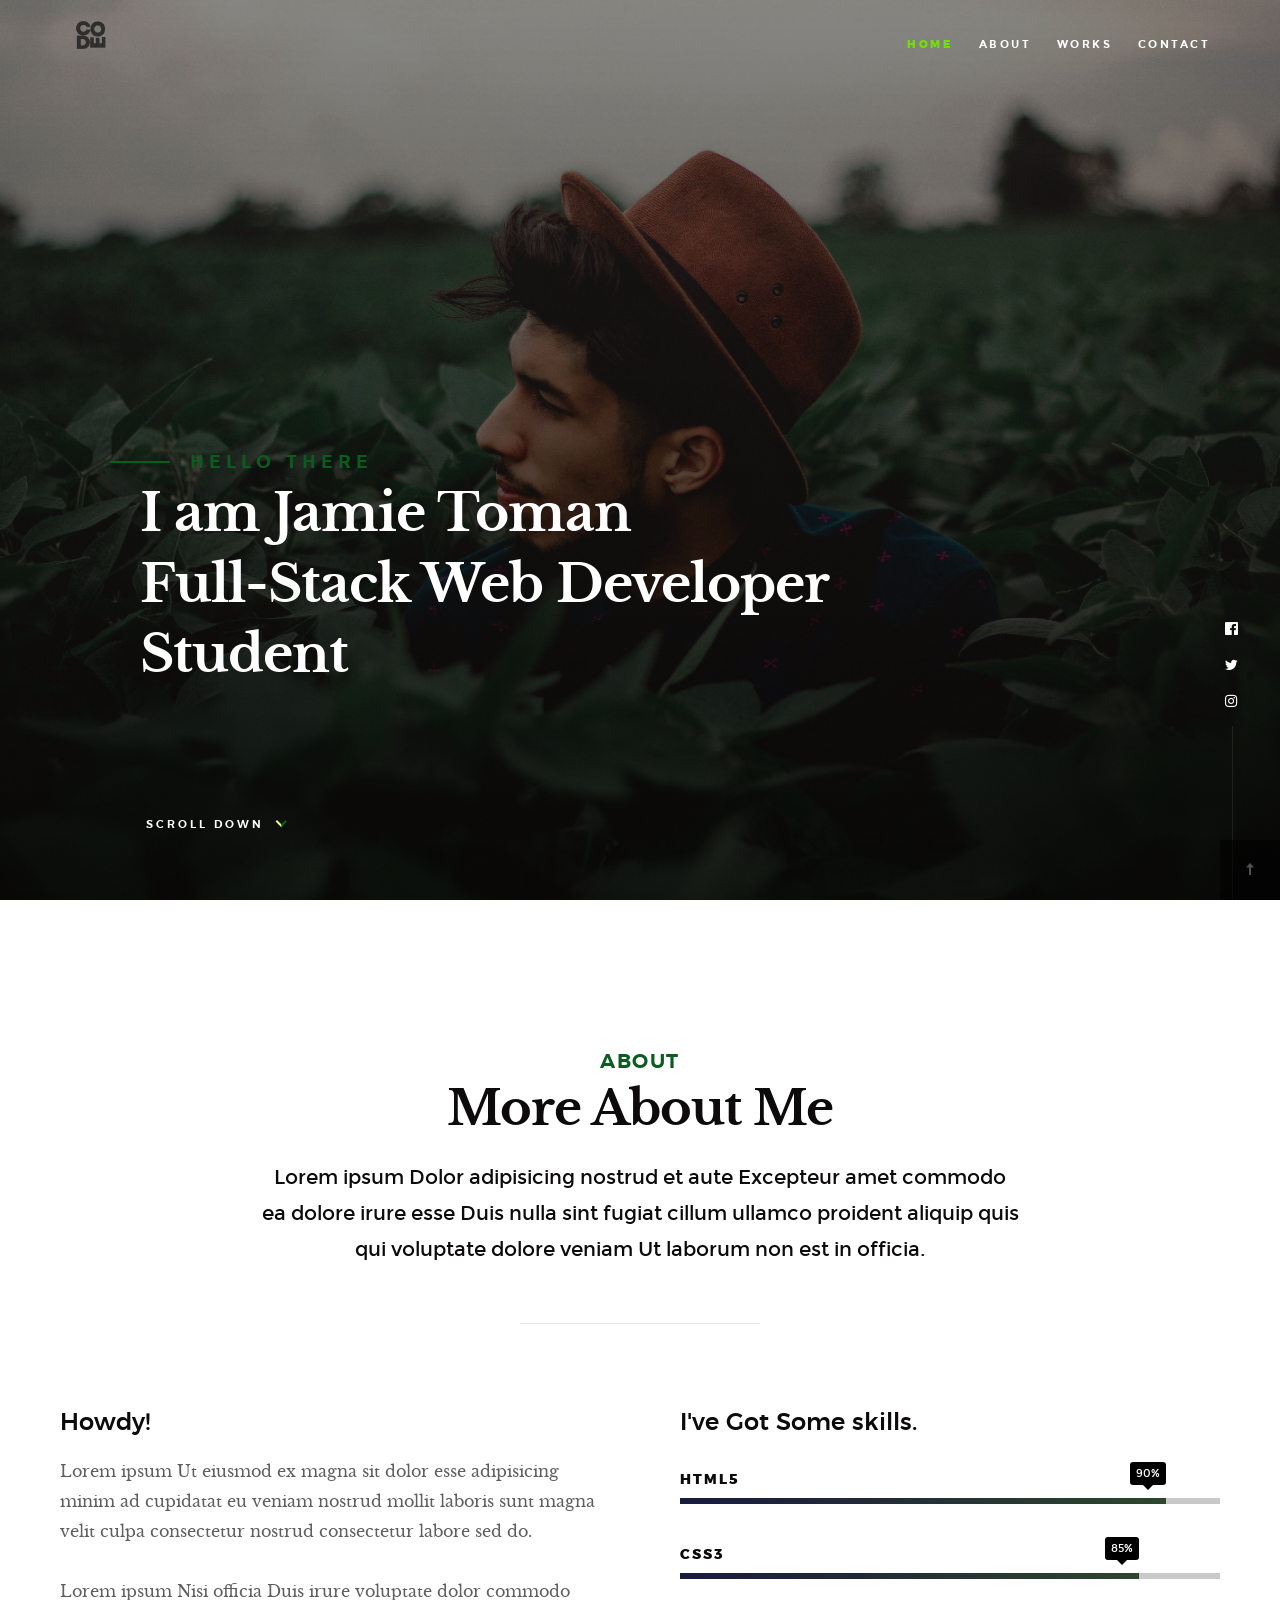
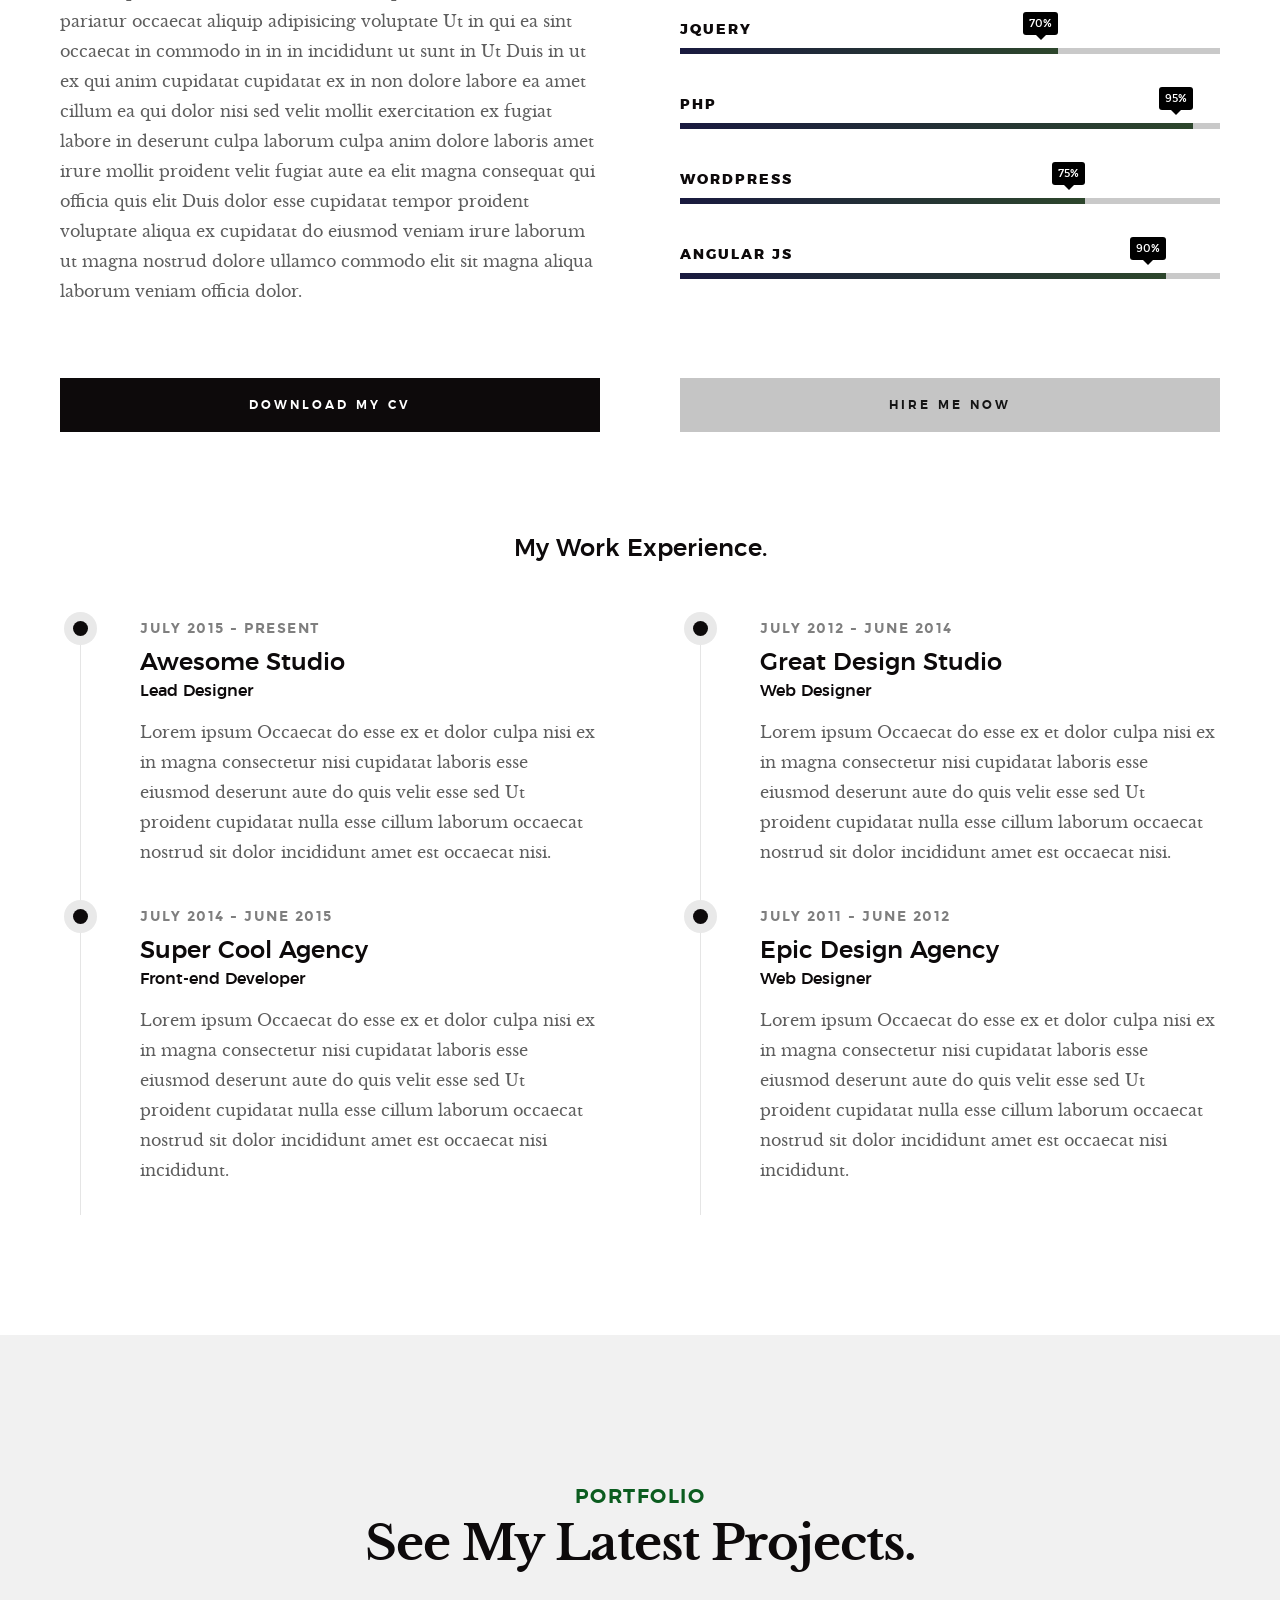
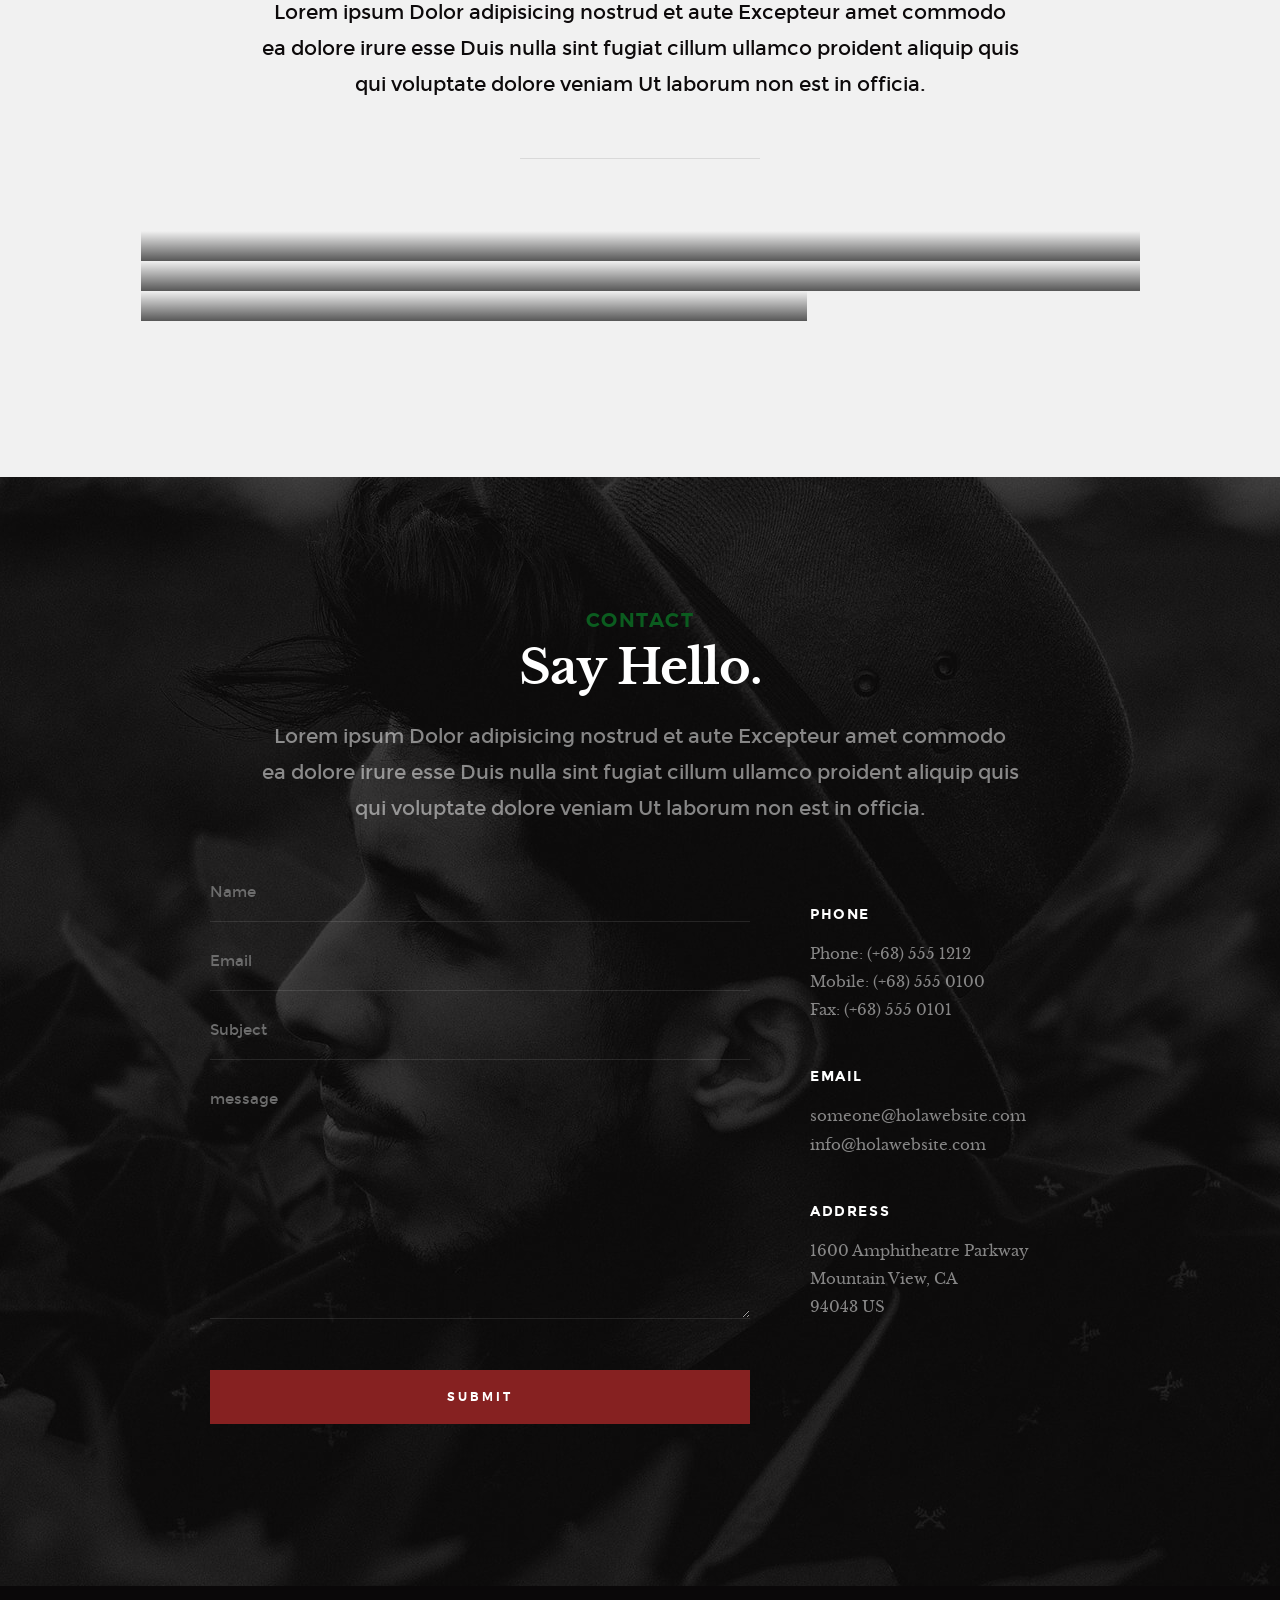
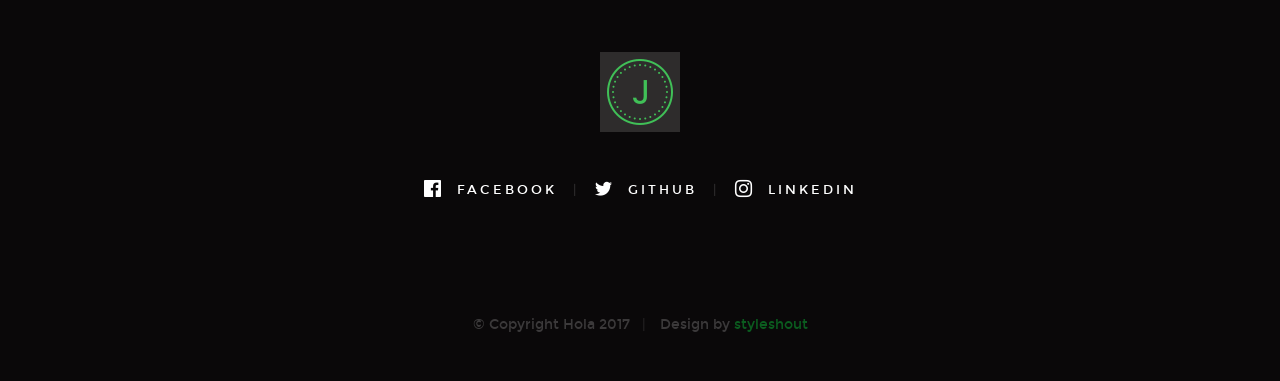
==== commit 7602df1b: "Added Logo" ====
--- a/hola-master/index.html
+++ b/hola-master/index.html
@@ -43,7 +43,7 @@
     <header class="s-header">
 
         <div class="header-logo">
-            <a class="site-logo" href="index.html"><img src="images/logo.png" alt="Homepage"></a>
+            <a class="site-logo" href="index.html"><img src="/hola-master/images/Glow (1).png" alt="Homepage"></a>
         </div>
 
         <nav class="header-nav-wrap">
--- a/hola-master/css/main.css
+++ b/hola-master/css/main.css
@@ -562,7 +562,7 @@
     margin-left: -30px;
     margin-top: -30px;
     padding: 0;
-    background-color: #862121;
+    background-color: #0b5c1f;
     border-radius: 100%;
     -webkit-animation: sk-scaleout 1.0s infinite ease-in-out;
     animation: sk-scaleout 1.0s infinite ease-in-out;
@@ -3105,7 +3105,7 @@
     margin-top: -6px;
     border-top: 5px solid transparent;
     border-bottom: 5px solid transparent;
-    border-right: 5px solid #862121;
+    border-right: 5px solid #0b5c1f;
 }
 
 .contact__main {
@@ -3310,7 +3310,7 @@
 }
 
 footer a, footer a:visited {
-    color: #862121;
+    color: #0b5c1f;
 }
 
 footer a:hover, footer a:focus {
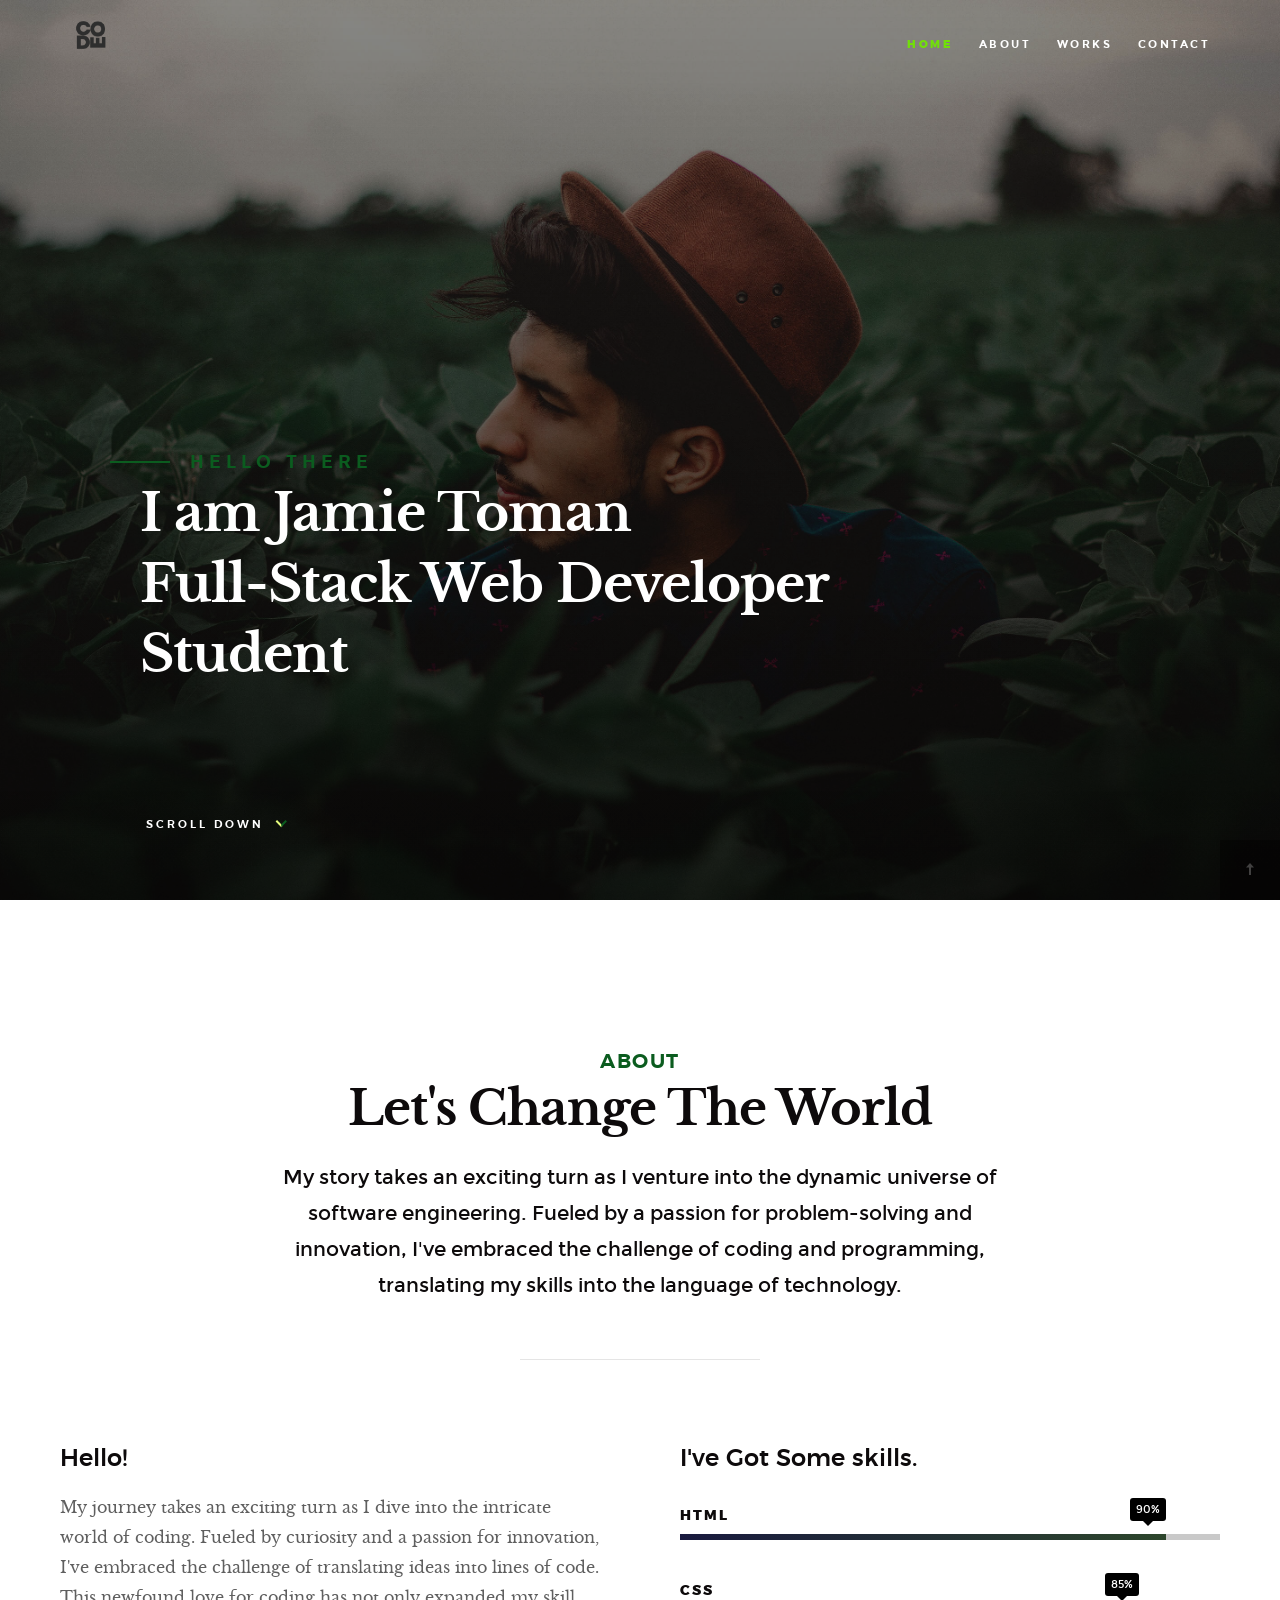
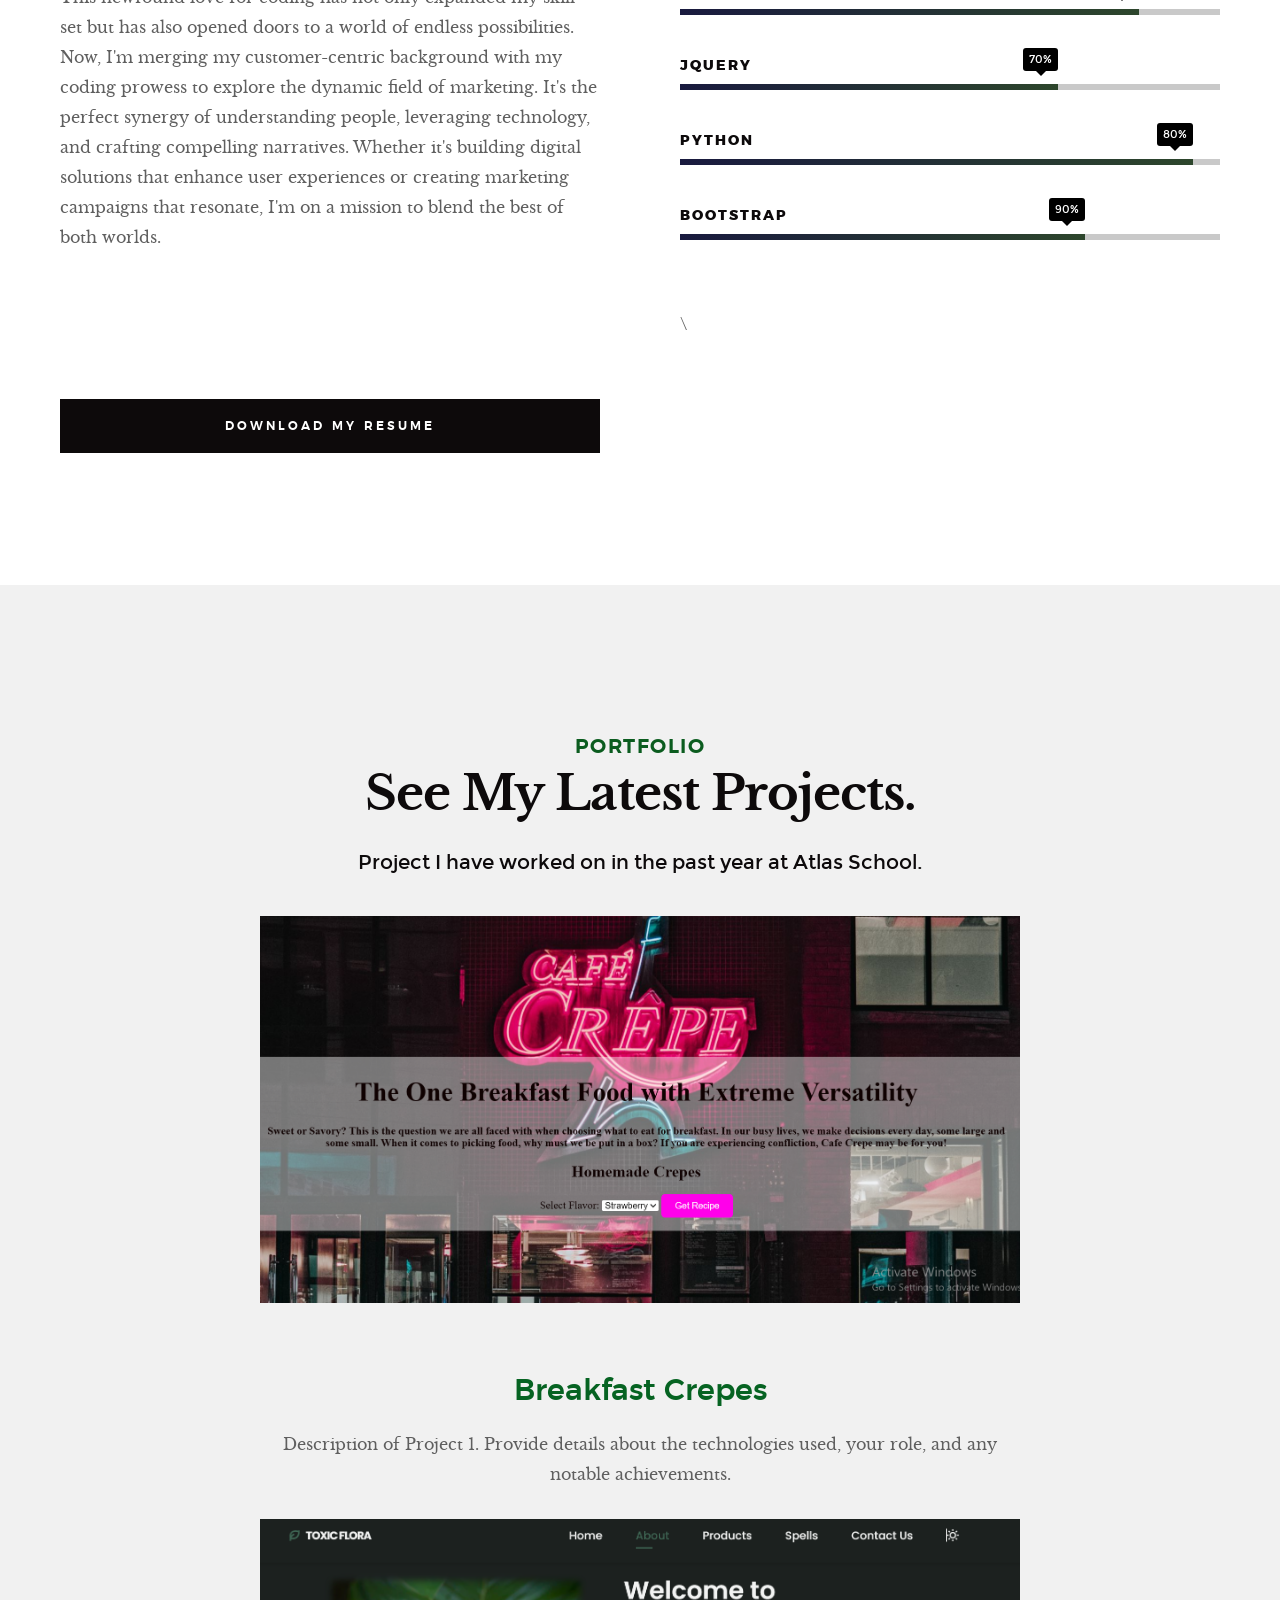
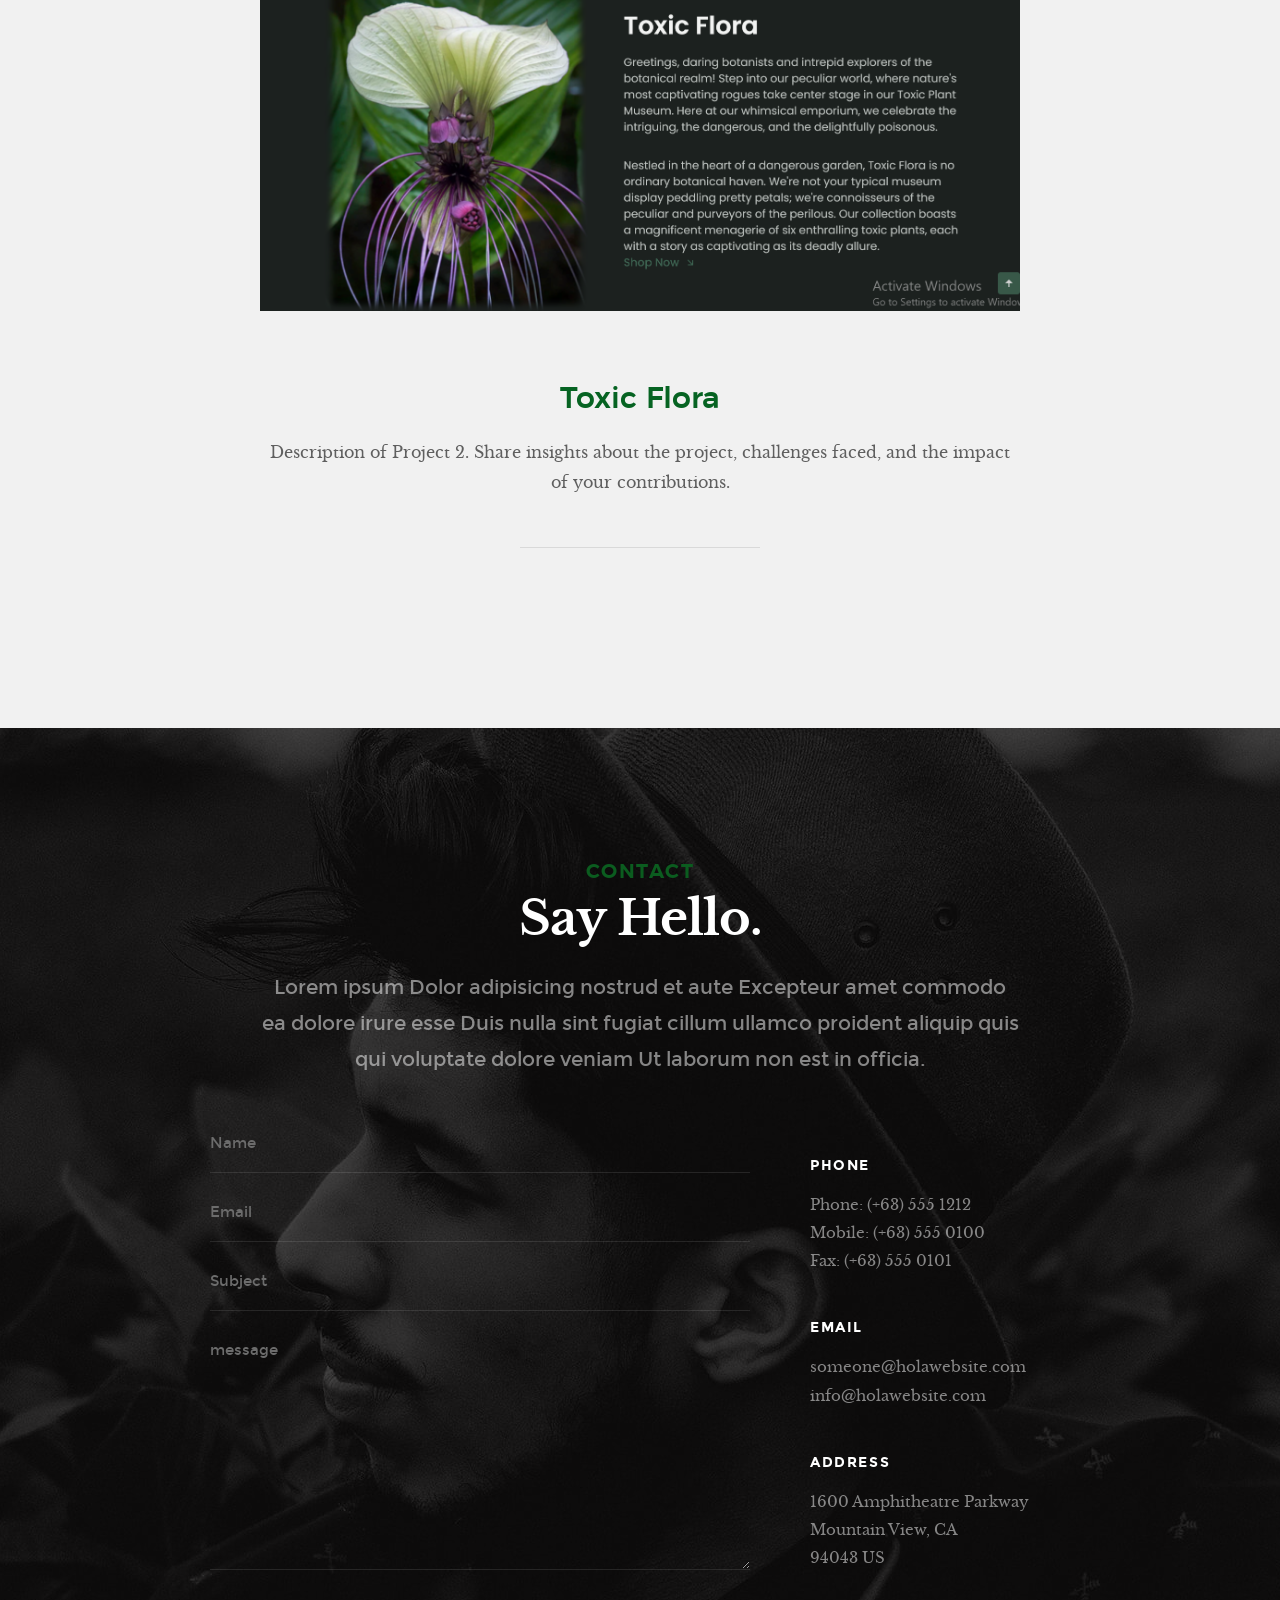
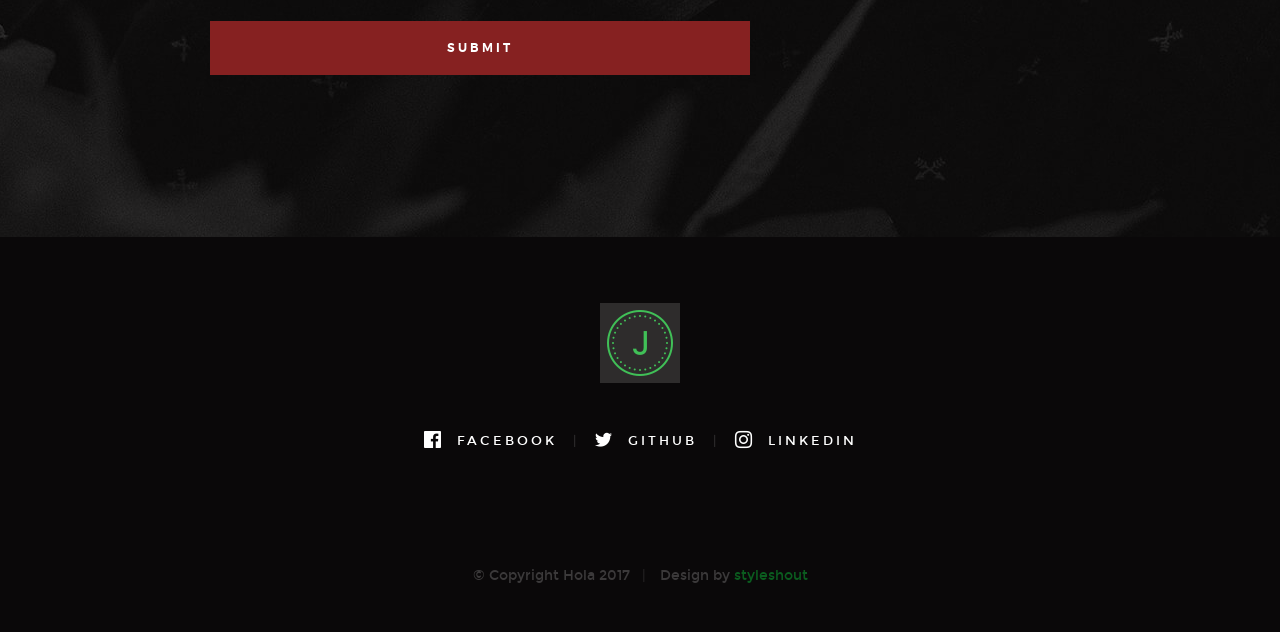
==== commit 9f9e6619: "Adding /links" ====
--- a/hola-master/index.html
+++ b/hola-master/index.html
@@ -89,19 +89,7 @@
 
         </div> <!-- end home-content -->
 
-        <ul class="home-social">
-            <li>
-                <a href="#"><i class="im im-facebook" aria-hidden="true"></i><span>Facebook</span></a>
-            </li>
-            <li>
-                <a href="#"><i class="im im-twitter" aria-hidden="true"></i><span>Github</span></a>
-            </li>
-            <li>
-                <a href="#"><i class="im im-instagram" aria-hidden="true"></i><span>LinkedIn</span></a>
-
-        </ul> 
-        <!-- end home-social -->
-
+       
     </section> <!-- end s-home -->
 
 
@@ -112,20 +100,22 @@
         <div class="row narrow section-intro has-bottom-sep">
             <div class="col-full text-center">
                 <h3>About</h3>
-                <h1>More About Me</h1>
-                <p class="lead">Lorem ipsum Dolor adipisicing nostrud et aute Excepteur amet commodo ea dolore irure esse Duis nulla sint fugiat cillum ullamco proident aliquip quis qui voluptate dolore veniam Ut laborum non est in officia.</p>
+                <h1>Let's Change The World</h1>
+                <p class="lead">My story takes an exciting turn as I venture into the dynamic universe of software engineering. Fueled by a passion for problem-solving and innovation, I've embraced the challenge of coding and programming, translating my skills into the language of technology.</p>
             </div>
         </div>
 
         <div class="row about-content">
 
             <div class="col-six tab-full left">
-                <h3>Howdy!</h3>
-
-                <p>Lorem ipsum Ut eiusmod ex magna sit dolor esse adipisicing minim ad cupidatat eu veniam nostrud mollit laboris sunt magna velit culpa consectetur nostrud consectetur labore sed do.</p>
+                <h3>Hello!</h3>
+
+                <p>My journey takes an exciting turn as I dive into the intricate world of coding. Fueled by curiosity and a passion for innovation, I've embraced the challenge of translating ideas into lines of code. This newfound love for coding has not only expanded my skill set but has also opened doors to a world of endless possibilities.
+
+                    Now, I'm merging my customer-centric background with my coding prowess to explore the dynamic field of marketing. It's the perfect synergy of understanding people, leveraging technology, and crafting compelling narratives. Whether it's building digital solutions that enhance user experiences or creating marketing campaigns that resonate, I'm on a mission to blend the best of both worlds.</p>
 
                 <p>
-                Lorem ipsum Nisi officia Duis irure voluptate dolor commodo pariatur occaecat aliquip adipisicing voluptate Ut in qui ea sint occaecat in commodo in in in incididunt ut sunt in Ut Duis in ut ex qui anim cupidatat cupidatat ex in non dolore labore ea amet cillum ea qui dolor nisi sed velit mollit exercitation ex fugiat labore in deserunt culpa laborum culpa anim dolore laboris amet irure mollit proident velit fugiat aute ea elit magna consequat qui officia quis elit Duis dolor esse cupidatat tempor proident voluptate aliqua ex cupidatat do eiusmod veniam irure laborum ut magna nostrud dolore ullamco commodo elit sit magna aliqua laborum veniam officia dolor.	
+                	
                 </p>
             </div>
 
@@ -135,28 +125,25 @@
                 <ul class="skill-bars">
                     <li>
                     <div class="progress percent90"><span>90%</span></div>
-                    <strong>HTML5</strong>
+                    <strong>HTML</strong>
                     </li>
                     <li>
                     <div class="progress percent85"><span>85%</span></div>
-                    <strong>CSS3</strong>
+                    <strong>CSS</strong>
                     </li>
                     <li>
                     <div class="progress percent70"><span>70%</span></div>
                     <strong>JQuery</strong>
                     </li>
                     <li>
-                    <div class="progress percent95"><span>95%</span></div>
-                    <strong>PHP</strong>
+                    <div class="progress percent95"><span>80%</span></div>
+                    <strong>Python</strong>
                     </li>
                     <li>
-                    <div class="progress percent75"><span>75%</span></div>
-                    <strong>Wordpress</strong>
+                    <div class="progress percent75"><span>90%</span></div>
+                    <strong>Bootstrap</strong>
                     </li>   
-                    <li>
-                    <div class="progress percent90"><span>90%</span></div>
-                    <strong>Angular JS</strong>
-                    </li>   
+                  \   
                 </ul>
             </div>
 
@@ -165,76 +152,17 @@
         <div class="row about-content about-content--buttons">
 
             <div class="col-six tab-full left">
-                <a href="#0" class="btn btn--primary full-width">Download My CV</a>
-            </div>
-            <div class="col-six tab-full right">
-                <a href="#0" class="btn full-width">Hire Me Now</a>
+                <a href="https://www.canva.com/design/DAF6QN5GWrs/hjHZ-JExe90UA5qZOsrobQ/edit?utm_content=DAF6QN5GWrs&utm_campaign=designshare&utm_medium=link2&utm_source=sharebutton" class="btn btn--primary full-width">Download My Resume</a>
             </div>
 
         </div> <!-- end about-content buttons -->
 
-        <div class="row about-content about-content--timeline">
-
-            <div class="col-full text-center">
-                <h3>My Work Experience.</h3>
-            </div>
-
-            <div class="col-six tab-full left">
-                <div class="timeline">
-
-                    <div class="timeline__block">
-                        <div class="timeline__bullet"></div>
-                        <div class="timeline__header">
-                            <p class="timeline__timeframe">July 2015 - Present</p>
-                            <h3>Awesome Studio</h3>
-                            <h5>Lead Designer</h5>
-                        </div>
-                        <div class="timeline__desc">
-                            <p>Lorem ipsum Occaecat do esse ex et dolor culpa nisi ex in magna consectetur nisi cupidatat laboris esse eiusmod deserunt aute do quis velit esse sed Ut proident cupidatat nulla esse cillum laborum occaecat nostrud sit dolor incididunt amet est occaecat nisi.</p>
-                        </div>
-                    </div> <!-- end timeline__block -->
-
-                    <div class="timeline__block">
-                        <div class="timeline__bullet"></div>
-                        <div class="timeline__header">
-                            <p class="timeline__timeframe">July 2014 - June 2015</p>
-                            <h3>Super Cool Agency</h3>
-                            <h5>Front-end Developer</h5>
-                        </div>
-                        <div class="timeline__desc">	
-                            <p>Lorem ipsum Occaecat do esse ex et dolor culpa nisi ex in magna consectetur nisi cupidatat laboris esse eiusmod deserunt aute do quis velit esse sed Ut proident cupidatat nulla esse cillum laborum occaecat nostrud sit dolor incididunt amet est occaecat nisi incididunt.</p>
-                        </div>
-                    </div> <!-- end timeline__block -->
+        
 
                 </div> <!-- end timeline -->
             </div> <!-- end left -->
 
-            <div class="col-six tab-full right">
-                <div class="timeline">
-
-                    <div class="timeline__block">
-                        <div class="timeline__bullet"></div>
-                        <div class="timeline__header">
-                            <p class="timeline__timeframe">July 2012 - June 2014</p>
-                            <h3>Great Design Studio</h3>
-                            <h5>Web Designer</h5>
-                        </div>
-                        <div class="timeline__desc">
-                            <p>Lorem ipsum Occaecat do esse ex et dolor culpa nisi ex in magna consectetur nisi cupidatat laboris esse eiusmod deserunt aute do quis velit esse sed Ut proident cupidatat nulla esse cillum laborum occaecat nostrud sit dolor incididunt amet est occaecat nisi.</p>
-                        </div>
-                    </div> <!-- end timeline__block -->
-
-                    <div class="timeline__block">
-                        <div class="timeline__bullet"></div>
-                        <div class="timeline__header">
-                            <p class="timeline__timeframe">July 2011 - June 2012</p>
-                            <h3>Epic Design Agency</h3>
-                            <h5>Web Designer</h5>
-                        </div>
-                        <div class="timeline__desc">
-                            <p>Lorem ipsum Occaecat do esse ex et dolor culpa nisi ex in magna consectetur nisi cupidatat laboris esse eiusmod deserunt aute do quis velit esse sed Ut proident cupidatat nulla esse cillum laborum occaecat nostrud sit dolor incididunt amet est occaecat nisi incididunt.</p>
-                        </div>
-                    </div> <!-- end timeline__block -->
+           
 
                 </div> <!-- end timeline -->
             </div> <!-- end right -->
@@ -253,264 +181,39 @@
                 <h3>Portfolio</h3>
                 <h1>See My Latest Projects.</h1>
                 
-                <p class="lead">Lorem ipsum Dolor adipisicing nostrud et aute Excepteur amet commodo ea dolore irure esse Duis nulla sint fugiat cillum ullamco proident aliquip quis qui voluptate dolore veniam Ut laborum non est in officia.</p>
-            </div>
-        </div>
-
-        <div class="row masonry-wrap">
-            <div class="masonry">
-
-                <div class="masonry__brick">
-                    <div class="item-folio">
-
-                        <div class="item-folio__thumb">
-                            <a href="images/portfolio/gallery/g-beetle.jpg" class="thumb-link" title="The Beetle Car" data-size="1050x700">
-                                <img src="images/portfolio/beetle.jpg" 
-                                     srcset="images/portfolio/beetle.jpg 1x, images/portfolio/beetle@2x.jpg 2x" alt="">
-                                <span class="shadow-overlay"></span>
+                <p class="lead">Project I have worked on in the past year at Atlas School.</p>
+
+                <div class="row works-content">
+                    <div class="col-full">
+            
+                        <!-- Project 1 -->
+                        <div class="works-entry">
+                            <a href="https://github.com/Mariahseggebruch/breakfast_crepes">
+                                <img src="/hola-master/images/2024-01-24 (1).png" alt="Project 1">
                             </a>
+                            <div class="works-entry__text">
+                                <h2 class="works-entry__title"><a href="#project1">Breakfast Crepes</a></h2>
+                                <p class="works-entry__desc">Description of Project 1. Provide details about the technologies used, your role, and any notable achievements.</p>
+                            </div>
                         </div>
-
-                        <div class="item-folio__text">
-                            <h3 class="item-folio__title">
-                                The Beetle
-                            </h3>
-                            <p class="item-folio__cat">
-                                Web Development
-                            </p>
+            
+                        <!-- Project 2 -->
+                        <div class="works-entry">
+                            <a href="https://github.com/Mariahseggebruch/toxicflora">
+                                <img src="/hola-master/images/2024-01-24.png" alt="Toxic Flora">
+                            </a>
+                            <div class="works-entry__text">
+                                <h2 class="works-entry__title"><a href="#project2">Toxic Flora</a></h2>
+                                <p class="works-entry__desc">Description of Project 2. Share insights about the project, challenges faced, and the impact of your contributions.</p>
+                            </div>
                         </div>
-
-                        <a href="https://www.behance.net/" class="item-folio__project-link" title="Project link">
-                            <i class="im im-link"></i>
-                        </a>
-
-                        <div class="item-folio__caption">
-                            <p>Vero molestiae sed aut natus excepturi. Et tempora numquam. Temporibus iusto quo.Unde dolorem corrupti neque nisi.</p>
-                        </div>
-
-                    </div> <!-- end item-folio -->
-                </div> <!-- end masonry__brick -->
-
-                <div class="masonry__brick">
-                    <div class="item-folio">
-
-                        <div class="item-folio__thumb">
-                            <a href="images/portfolio/gallery/g-lighthouse.jpg" class="thumb-link" title="Lighthouse" data-size="1050x700">
-                                <img src="images/portfolio/lighthouse.jpg" 
-                                     srcset="images/portfolio/lighthouse.jpg 1x, images/portfolio/lighthouse@2x.jpg 2x" alt="">
-                                <span class="shadow-overlay"></span>
-                            </a>
-                        </div>
-
-                        <div class="item-folio__text">
-                            <h3 class="item-folio__title">
-                                Lighthouse
-                            </h3>
-                            <p class="item-folio__cat">
-                                Web Design
-                            </p>
-                        </div>
-
-                        <a href="https://www.behance.net/" class="item-folio__project-link" title="Project link">
-                            <i class="im im-link"></i>
-                        </a>
-
-                        <div class="item-folio__caption">
-                            <p>Vero molestiae sed aut natus excepturi. Et tempora numquam. Temporibus iusto quo.Unde dolorem corrupti neque nisi.</p>
-                        </div>
-
-                    </div> <!-- end item-folio -->
-                </div> <!-- end masonry__brick -->
-
-                <div class="masonry__brick">
-                    <div class="item-folio">
-
-                        <div class="item-folio__thumb">
-                            <a href="images/portfolio/gallery/g-salad.jpg" class="thumb-link" data-size="1050x700">
-                                <img src="images/portfolio/salad.jpg" 
-                                     srcset="images/portfolio/salad.jpg 1x, images/portfolio/salad@2x.jpg 2x" alt="">
-                                <span class="shadow-overlay"></span>
-                            </a>
-                        </div>
-
-                        <div class="item-folio__text">
-                            <h3 class="item-folio__title">
-                                Salad
-                            </h3>
-                            <p class="item-folio__cat">
-                                Branding
-                            </p>
-                        </div>
-
-                        <a href="https://www.behance.net/" class="item-folio__project-link" title="Project link">
-                            <i class="im im-link"></i>
-                        </a>
-
-                        <span class="item-folio__caption">
-                            <p>Vero molestiae sed aut natus excepturi. Et tempora numquam. Temporibus iusto quo.Unde dolorem corrupti neque nisi.</p>
-                        </span>
-
-                    </div> <!-- end item-folio -->
-                </div> <!-- end masonry__brick -->
-
-                <div class="masonry__brick">
-                    <div class="item-folio">
-
-                        <div class="item-folio__thumb">
-                            <a href="images/portfolio/gallery/g-woodcraft.jpg" class="thumb-link" data-size="1050x700">
-                                <img src="images/portfolio/woodcraft.jpg"
-                                     srcset="images/portfolio/woodcraft.jpg 1x, images/portfolio/woodcraft@2x.jpg 2x" alt="">
-                                <span class="shadow-overlay"></span>
-                            </a>
-                        </div>
-
-                        <div class="item-folio__text">
-                            <h3 class="item-folio__title">
-                                Woodcraft
-                            </h3>
-                            <p class="item-folio__cat">
-                                Branding
-                            </p>
-                        </div>
-
-                        <a href="https://www.behance.net/" class="item-folio__project-link" title="Project link">
-                            <i class="im im-link"></i>
-                        </a>
-
-                        <span class="item-folio__caption">
-                            <p>Vero molestiae sed aut natus excepturi. Et tempora numquam. Temporibus iusto quo.Unde dolorem corrupti neque nisi.</p>
-                        </span>
-
-                    </div> <!-- end item-folio -->
-                </div> <!-- end masonry__brick -->
-
-                <div class="masonry__brick">
-                    <div class="item-folio">
-
-                        <div class="item-folio__thumb">
-                            <a href="images/portfolio/gallery/g-skaterboy.jpg" class="thumb-link" data-size="1050x700">
-                                <img src="images/portfolio/skaterboy.jpg"
-                                     srcset="images/portfolio/skaterboy.jpg 1x, images/portfolio/skaterboy@2x.jpg 2x" alt="">
-                                <span class="shadow-overlay"></span>
-                            </a>
-                        </div>
-
-                        <div class="item-folio__text">
-                            <h3 class="item-folio__title">
-                                Skaterboy
-                            </h3>
-                            <p class="item-folio__cat">
-                                Web Development
-                            </p>
-                        </div>
-
-                        <a href="https://www.behance.net/" class="item-folio__project-link" title="Project link">
-                            <i class="im im-link"></i>
-                        </a>
-
-                        <span class="item-folio__caption">
-                            <p>Vero molestiae sed aut natus excepturi. Et tempora numquam. Temporibus iusto quo.Unde dolorem corrupti neque nisi.</p>
-                        </span>
-
-                    </div> <!-- end item-folio -->
-                </div> <!-- end masonry__brick -->
-
-                <div class="masonry__brick">
-                    <div class="item-folio">
-
-                        <div class="item-folio__thumb">
-                            <a href="images/portfolio/gallery/g-liberty.jpg" class="thumb-link" data-size="1050x700">
-                                <img src="images/portfolio/liberty.jpg"
-                                     srcset="images/portfolio/liberty.jpg 1x, images/portfolio/liberty@2x.jpg 2x" alt="">
-                                <span class="shadow-overlay"></span>
-                            </a>
-                        </div>
-
-                        <div class="item-folio__text">
-                            <h3 class="item-folio__title">
-                                Liberty
-                            </h3>
-                            <p class="item-folio__cat">
-                                Branding
-                            </p>
-                        </div>
-
-                        <a href="https://www.behance.net/" class="item-folio__project-link" title="Project link">
-                            <i class="im im-link"></i>
-                        </a>
-
-                        <span class="item-folio__caption">
-                            <p>Vero molestiae sed aut natus excepturi. Et tempora numquam. Temporibus iusto quo.Unde dolorem corrupti neque nisi.</p>
-                        </span>
-
-                    </div> <!-- end item-folio -->
-                </div> <!-- end masonry__brick -->
-
-                <div class="masonry__brick">
-                    <div class="item-folio">
-
-                        <div class="item-folio__thumb">
-                            <a href="images/portfolio/gallery/g-minimalismo.jpg" class="thumb-link" data-size="1050x700">
-                                <img src="images/portfolio/minimalismo.jpg"
-                                     srcset="images/portfolio/minimalismo.jpg 1x, images/portfolio/minimalismo@2x.jpg 2x" alt="">
-                                <span class="shadow-overlay"></span>
-                            </a>
-                        </div>
-
-                        <div class="item-folio__text">
-                            <h3 class="item-folio__title">
-                                Minimalismo
-                            </h3>
-                            <p class="item-folio__cat">
-                                Web Design
-                            </p>
-                        </div>
-
-                        <a href="https://www.behance.net/" class="item-folio__project-link" title="Project link">
-                            <i class="im im-link"></i>
-                        </a>
-
-                        <span class="item-folio__caption">
-                            <p>Vero molestiae sed aut natus excepturi. Et tempora numquam. Temporibus iusto quo.Unde dolorem corrupti neque nisi.</p>
-                        </span>
-
-                    </div> <!-- end item-folio -->
-                </div> <!-- end masonry__brick -->
-
-                <div class="masonry__brick">
-                    <div class="item-folio">
-
-                        <div class="item-folio__thumb">
-                            <a href="images/portfolio/gallery/g-shutterbug.jpg" class="thumb-link" data-size="1050x700">
-                                <img src="images/portfolio/shutterbug.jpg"
-                                     srcset="images/portfolio/shutterbug.jpg 1x, images/portfolio/shutterbug@2x.jpg 2x" alt="">
-                                <span class="shadow-overlay"></span>
-                            </a>
-                        </div>
-
-                        <div class="item-folio__text">
-                            <h3 class="item-folio__title">
-                                Lady Shutterbug
-                            </h3>
-                            <p class="item-folio__cat">
-                                Branding
-                            </p>
-                        </div>
-
-                        <a href="https://www.behance.net/" class="item-folio__project-link" title="Project link">
-                            <i class="im im-link"></i>
-                        </a>
-
-                        <span class="item-folio__caption">
-                            <p>Vero molestiae sed aut natus excepturi. Et tempora numquam. Temporibus iusto quo.Unde dolorem corrupti neque nisi.</p>
-                        </span>
-
-                    </div> <!-- end item-folio -->
-                </div> <!-- end masonry__brick -->
-
-            </div>
-        </div> <!-- end masonry -->
-
+            
+                    </div>
+                </div>
+            </div>
+        </div>
+
+        
     </section> <!-- end works -->
 
  <!-- s-stats
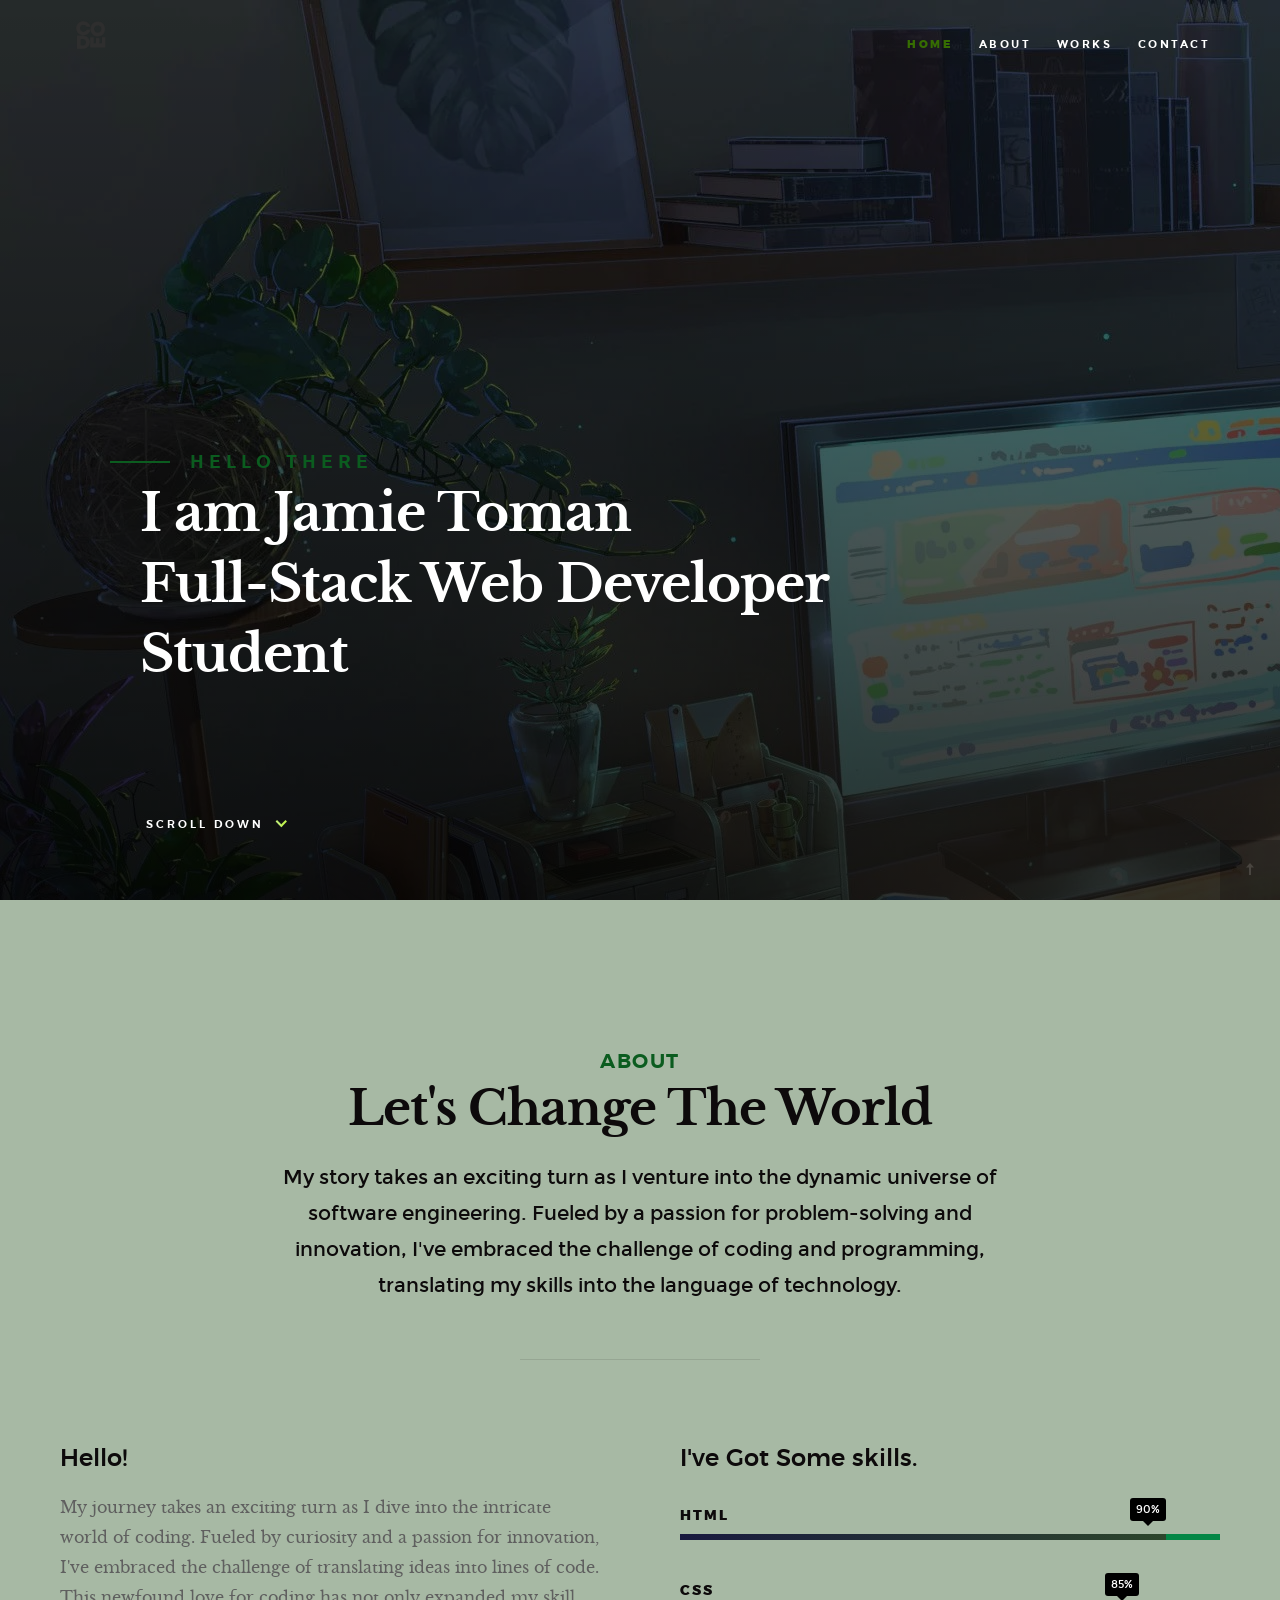
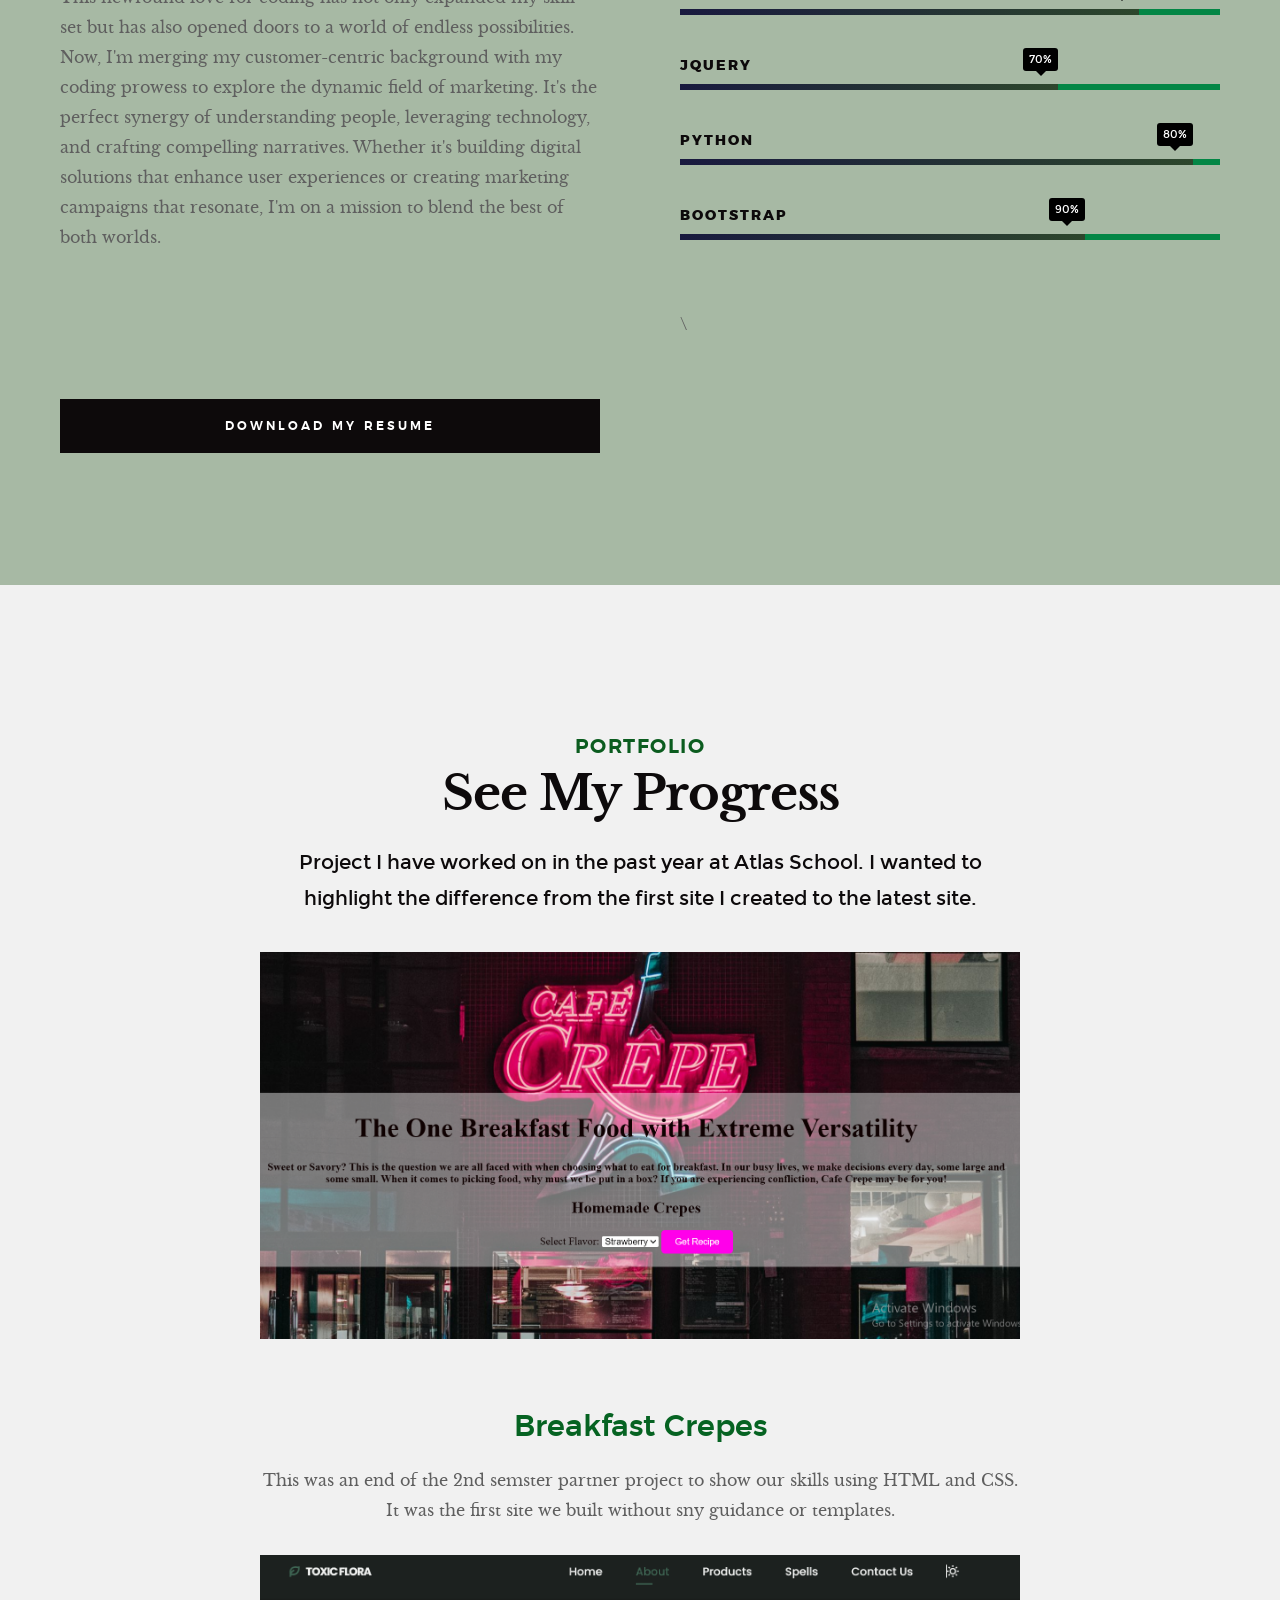
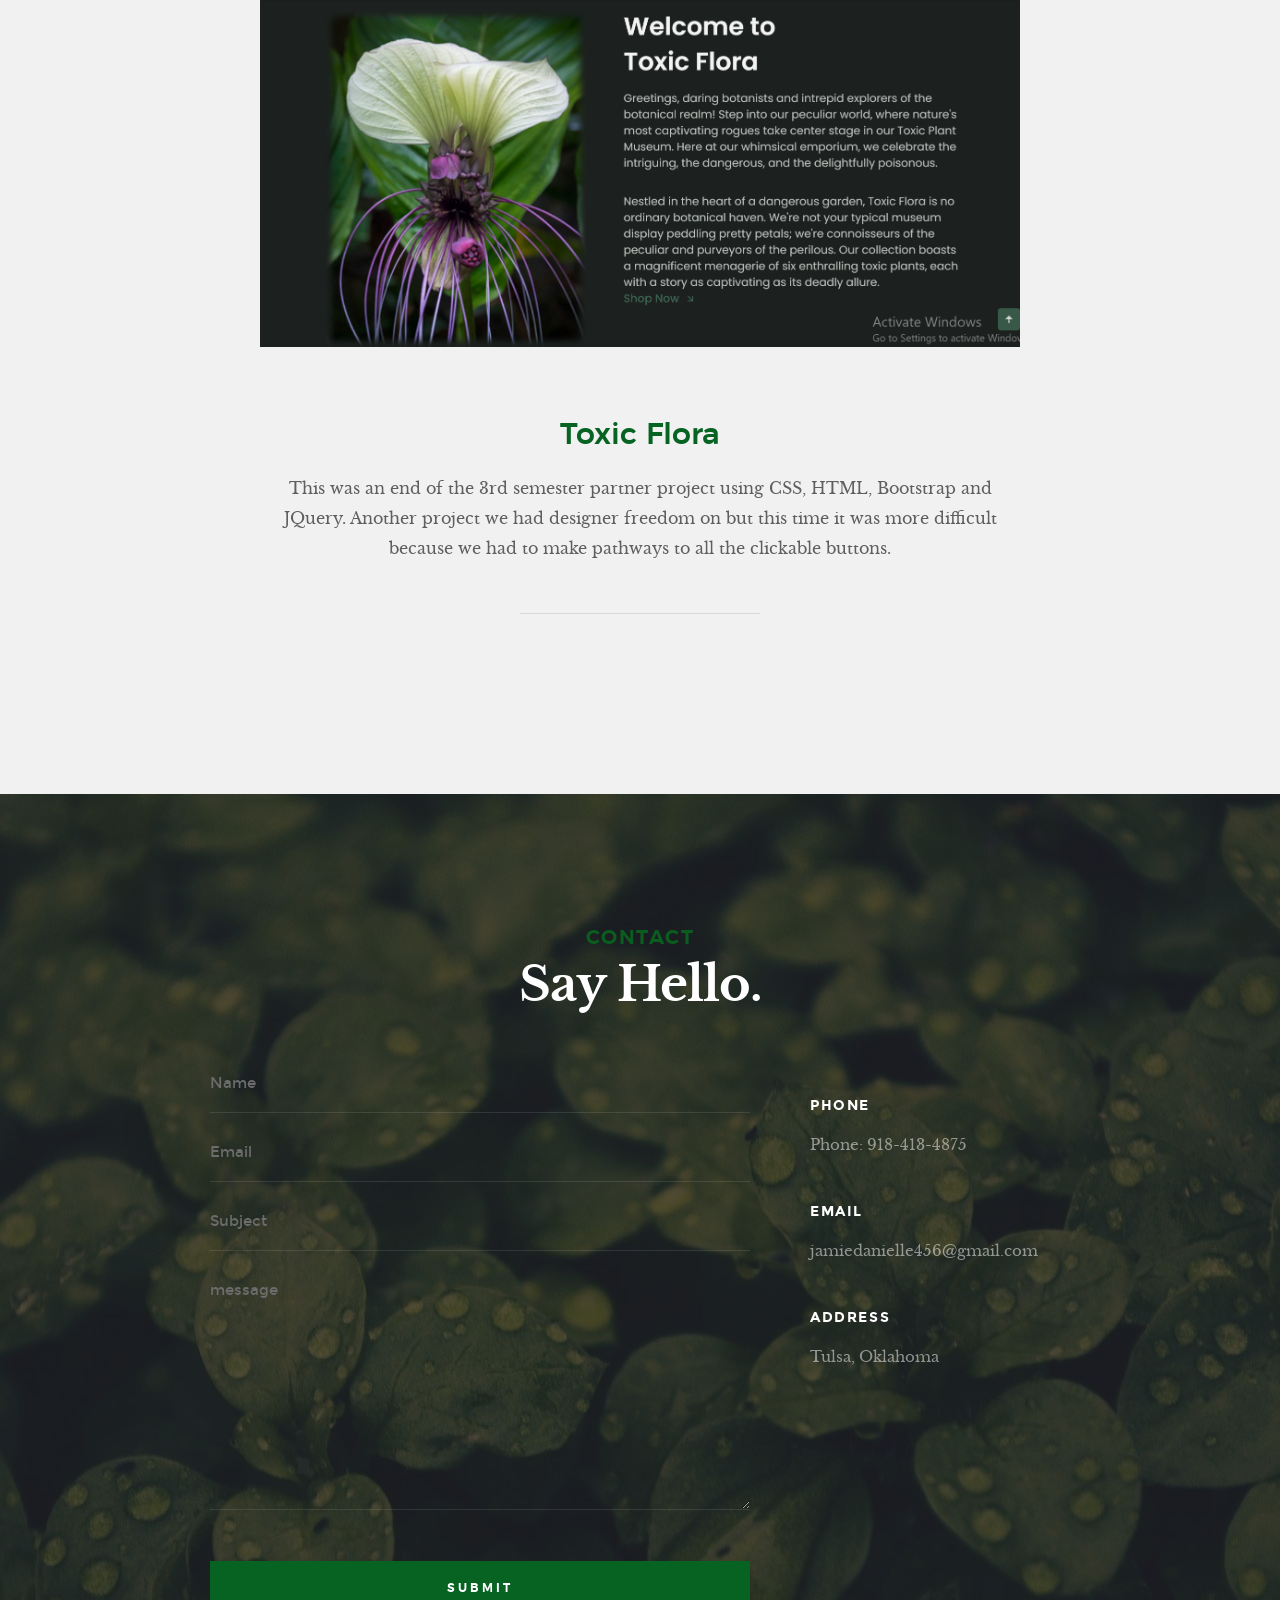
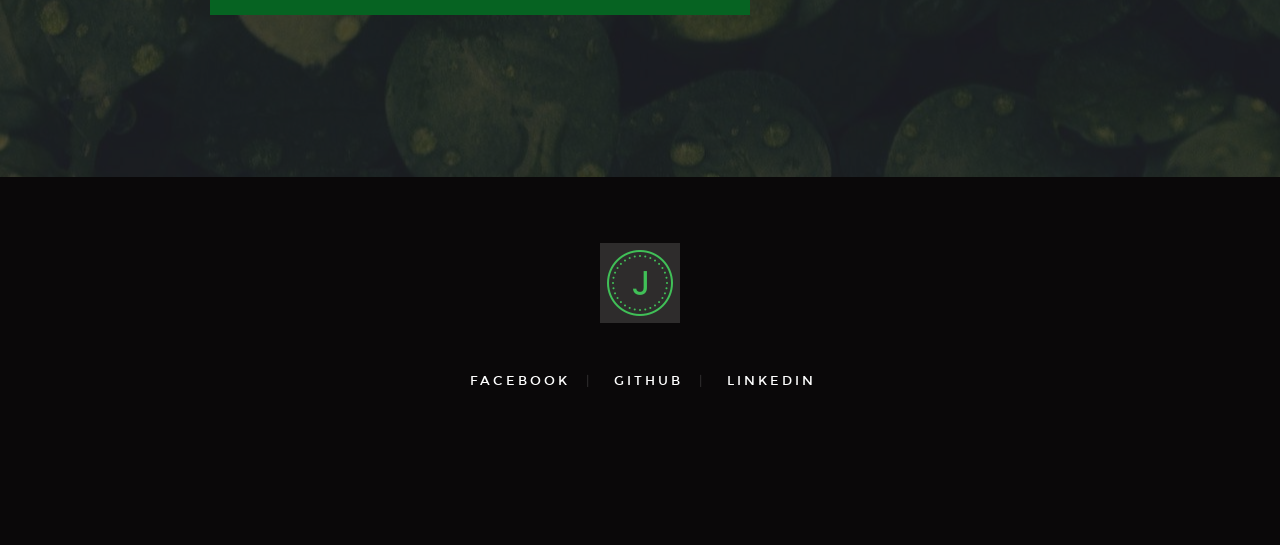
==== commit 6a72ea9b: "Kind of Finished" ====
--- a/hola-master/index.html
+++ b/hola-master/index.html
@@ -10,7 +10,7 @@
     <!--- basic page needs
     ================================================== -->
     <meta charset="utf-8">
-    <title>Hola</title>
+    <title>Jamie Toman</title>
     <meta name="description" content="">
     <meta name="author" content="">
 
@@ -62,7 +62,7 @@
 
    <!-- home
    ================================================== -->
-   <section id="home" class="s-home page-hero target-section" data-parallax="scroll" data-image-src="images/hero-bg.jpg" data-natural-width=3000 data-natural-height=2000 data-position-y=center>
+   <section id="home" class="s-home page-hero target-section" data-parallax="scroll" image-src="" style="background-image: url(/hola-master/images/wp8908152.webp)" data-natural-width=3000 data-natural-height=2000 data-position-y=center>
 
         <div class="overlay"></div>
         <div class="shadow-overlay"></div>
@@ -179,9 +179,9 @@
         <div class="row narrow section-intro has-bottom-sep">
             <div class="col-full">
                 <h3>Portfolio</h3>
-                <h1>See My Latest Projects.</h1>
+                <h1>See My Progress</h1>
                 
-                <p class="lead">Project I have worked on in the past year at Atlas School.</p>
+                <p class="lead">Project I have worked on in the past year at Atlas School. I wanted to highlight the difference from the first site I created to the latest site.</p>
 
                 <div class="row works-content">
                     <div class="col-full">
@@ -192,8 +192,8 @@
                                 <img src="/hola-master/images/2024-01-24 (1).png" alt="Project 1">
                             </a>
                             <div class="works-entry__text">
-                                <h2 class="works-entry__title"><a href="#project1">Breakfast Crepes</a></h2>
-                                <p class="works-entry__desc">Description of Project 1. Provide details about the technologies used, your role, and any notable achievements.</p>
+                                <h2 class="works-entry__title"><a href="https://github.com/Mariahseggebruch/breakfast_crepes">Breakfast Crepes</a></h2>
+                                <p class="works-entry__desc">This was an end of the 2nd semster partner project to show our skills using HTML and CSS. It was the first site we built without sny guidance or templates.</p>
                             </div>
                         </div>
             
@@ -203,8 +203,8 @@
                                 <img src="/hola-master/images/2024-01-24.png" alt="Toxic Flora">
                             </a>
                             <div class="works-entry__text">
-                                <h2 class="works-entry__title"><a href="#project2">Toxic Flora</a></h2>
-                                <p class="works-entry__desc">Description of Project 2. Share insights about the project, challenges faced, and the impact of your contributions.</p>
+                                <h2 class="works-entry__title"><a href="https://github.com/Mariahseggebruch/toxicflora">Toxic Flora</a></h2>
+                                <p class="works-entry__desc">This was an end of the 3rd semester partner project using CSS, HTML, Bootstrap and JQuery. Another project we had designer freedom on but this time it was more difficult because we had to make pathways to all the clickable buttons.</p>
                             </div>
                         </div>
             
@@ -227,7 +227,7 @@
                 <h3>Contact</h3>
                 <h1>Say Hello.</h1>
                 
-                <p class="lead">Lorem ipsum Dolor adipisicing nostrud et aute Excepteur amet commodo ea dolore irure esse Duis nulla sint fugiat cillum ullamco proident aliquip quis qui voluptate dolore veniam Ut laborum non est in officia.</p>
+                <p class="lead"></p>
             </div>
         </div>
 
@@ -276,21 +276,18 @@
             </div>
             <div class="col-four tab-full contact__infos">
                 <h4 class="h06">Phone</h4>
-                <p>Phone: (+63) 555 1212<br>
-                Mobile: (+63) 555 0100<br>
-                Fax: (+63) 555 0101
+                <p>Phone: 918-413-4875<br>
                 </p>
 
                 <h4 class="h06">Email</h4>
-                <p>someone@holawebsite.com<br>
-                info@holawebsite.com
+                <p>jamiedanielle456@gmail.com<br>
                 </p>
 
                 <h4 class="h06">Address</h4>
                 <p>
-                1600 Amphitheatre Parkway<br>
-                Mountain View, CA<br>
-                94043 US
+                Tulsa, Oklahoma<br>
+                <br>
+                
                 </p>
             </div>
 
@@ -310,16 +307,16 @@
                 </div>
 
                 <ul class="footer-social">
-                    <li><a href="#0">
-                        <i class="im im-facebook" aria-hidden="true"></i>
+                    <li><a href="https://www.facebook.com/jamietoman">
+                        <i class="" aria-hidden="true"></i>
                         <span>Facebook</span>
                     </a></li>
-                    <li><a href="#0">
-                        <i class="im im-twitter" aria-hidden="true"></i>
+                    <li><a href="https://github.com/Jamie897">
+                        <i class="" aria-hidden="true"></i>
                         <span>Github</span>
                     </a></li>
-                    <li><a href="#0">
-                        <i class="im im-instagram" aria-hidden="true"></i>
+                    <li><a href="https://www.linkedin.com/in/jamie-toman-3b8a93248/">
+                        <i class="" aria-hidden="true"></i>
                         <span>LinkedIn</span>
                     </a></li>
                    
@@ -331,9 +328,7 @@
         <div class="row footer-bottom">
 
             <div class="col-twelve">
-                <div class="copyright">
-                    <span>© Copyright Hola 2017</span> 
-                    <span>Design by <a href="https://www.styleshout.com/">styleshout</a></span>	
+                
                 </div>
 
                 <div class="go-top">
@@ -383,7 +378,6 @@
 
         </div>
 
-    </div><!-- end photoSwipe background -->
 
     <div id="preloader">
         <div id="loader"></div>
--- a/hola-master/css/main.css
+++ b/hola-master/css/main.css
@@ -268,7 +268,7 @@
 }
 
 blockquote cite a, blockquote cite a:visited {
-    color: #6c6c6c;
+    color: #696969;
     border: none;
 }
 
@@ -286,7 +286,7 @@
 
 pre {
     padding: 2.4rem 3rem 3rem;
-    background: #F1F1F1;
+    background: #6e6e6e;
     overflow-x: auto;
 }
 
@@ -1110,7 +1110,7 @@
 
 .skill-bars li {
     height: .6rem;
-    background: #c9c9c9;
+    background: #038645;
     width: 100%;
     margin-bottom: 6.9rem;
     padding: 0;
@@ -1330,95 +1330,6 @@
 }
 
 
-/* ------------------------------------------------------------------- 
- * ## blog-list - (_common-styles.scss)
- * ------------------------------------------------------------------- */
-
-.blog-list {
-    margin-top: 6rem;
-    margin-left: 0;
-}
-
-.blog-list article {
-    margin-bottom: 7.2rem;
-}
-
-.blog-list article:nth-child(2n+1) {
-    padding-right: 50px;
-}
-
-.blog-list article:nth-child(2n+2) {
-    padding-left: 50px;
-}
-
-.blog-list h2 {
-    font-family: "montserrat-medium", sans-serif;
-    font-size: 3rem;
-    line-height: 1.2;
-    margin-top: .3rem;
-    margin-bottom: 2.1rem;
-    padding-bottom: 2.4rem;
-    color: #0D0A0B;
-    position: relative;
-}
-
-.blog-list h2 a {
-    color: #0D0A0B;
-}
-
-.blog-list h2::after {
-    display: block;
-    content: "";
-    position: absolute;
-    bottom: 0;
-    left: 0;
-    height: 1px;
-    width: 80px;
-    background-color: rgba(0, 0, 0, 0.15);
-}
-
-.blog-list .blog-date {
-    font-family: "montserrat-regular", sans-serif;
-    font-size: 1.5rem;
-    color: #0b5c1f;
-}
-
-.blog-list .blog-date a {
-    color: #0b5c1f;
-}
-
-.blog-list .blog-date a:hover, 
-.blog-list .blog-date a:focus, 
-.blog-list .blog-date a:active {
-    color: #000000;
-}
-
-.blog-list .blog-cat {
-    font-family: "montserrat-medium", sans-serif;
-    font-size: 1.3rem;
-    text-transform: uppercase;
-    letter-spacing: .2rem;
-    color: #000000;
-    margin-top: -.9rem;
-}
-
-.blog-list .blog-cat a {
-    color: #000000;
-}
-
-.blog-list .blog-cat a:hover, 
-.blog-list .blog-cat a:focus, 
-.blog-list .blog-cat a:active {
-    color: #0b5c1f;
-}
-
-.blog-list .blog-cat a::after {
-    content: ", ";
-}
-
-.blog-list .blog-cat a:last-child::after {
-    display: none;
-}
 
 
 /* ------------------------------------------------------------------- 
@@ -1660,7 +1571,7 @@
 
 .header-nav li.current a {
     font-family: "montserrat-extrabold", sans-serif;
-    color: #71df0a;
+    color: #366d02;
 }
 
 
@@ -1852,8 +1763,8 @@
 }
 
 .home-content__scroll a::after {
-    border-bottom: 2px solid #e8ff7f;
-    border-right: 2px solid #0b5c1f;
+    border-bottom: 2px solid #c2f174;
+    border-right: 2px solid hsl(78, 87%, 63%);
     content: '';
     display: block;
     height: 8px;
@@ -2199,7 +2110,7 @@
 .s-about {
     padding-top: 15rem;
     padding-bottom: 9rem;
-    background-color: #FFFFFF;
+    background-color: #a7b9a4;
     position: relative;
 }
 
@@ -2443,7 +2354,7 @@
     left: 50%;
     top: 50%;
     text-align: center;
-    color: #FFFFFF;
+    color: #49c953;
     opacity: 0;
     visibility: hidden;
     -webkit-transition: all 0.5s ease-in-out;
@@ -2463,7 +2374,7 @@
 }
 
 .item-folio__title {
-    color: #FFFFFF;
+    color: #685e5e;
     font-family: "montserrat-semibold", sans-serif;
     font-size: 1.4rem;
     text-transform: uppercase;
@@ -2472,7 +2383,7 @@
 }
 
 .item-folio__cat {
-    color: rgba(255, 255, 255, 0.5);
+    color: rgba(63, 62, 62, 0.5);
     font-family: "montserrat-regular", sans-serif;
     font-size: 1.5rem;
     margin-bottom: 0;
@@ -2484,8 +2395,8 @@
 
 .item-folio__project-link {
     display: block;
-    color: #FFFFFF;
-    box-shadow: 0 0 0 1px #FFFFFF;
+    color: #868585;
+    box-shadow: 0 0 0 1px #6b6767;
     border-radius: 50%;
     height: 4.2rem;
     width: 4.2rem;
@@ -2518,7 +2429,7 @@
 }
 
 .item-folio__project-link:hover, .item-folio__project-link:focus, .item-folio__project-link:active {
-    background-color: #FFFFFF;
+    background-color: #446139;
     color: #000000;
 }
 
@@ -3041,7 +2952,7 @@
 
 .s-contact {
     background-color: #151515;
-    background-image: url("../images/contact-bg.jpg");
+    background-image: url(/hola-master/images/wp3130554.jpg);
     background-repeat: no-repeat;
     background-position: center, center;
     padding-top: 13.2rem;
@@ -3057,7 +2968,7 @@
     width: 100%;
     height: 100%;
     opacity: .75;
-    background-color: #070606;
+    background-color: #232523;
 }
 
 .s-contact .section-intro h1 {
@@ -3149,8 +3060,8 @@
 
 .contact__form button {
     margin-top: 4.2rem;
-    background-color: #862121;
-    border-color: #862121;
+    background-color: #066322;
+    border-color: #066322;
 }
 
 .message-warning, .message-success {
